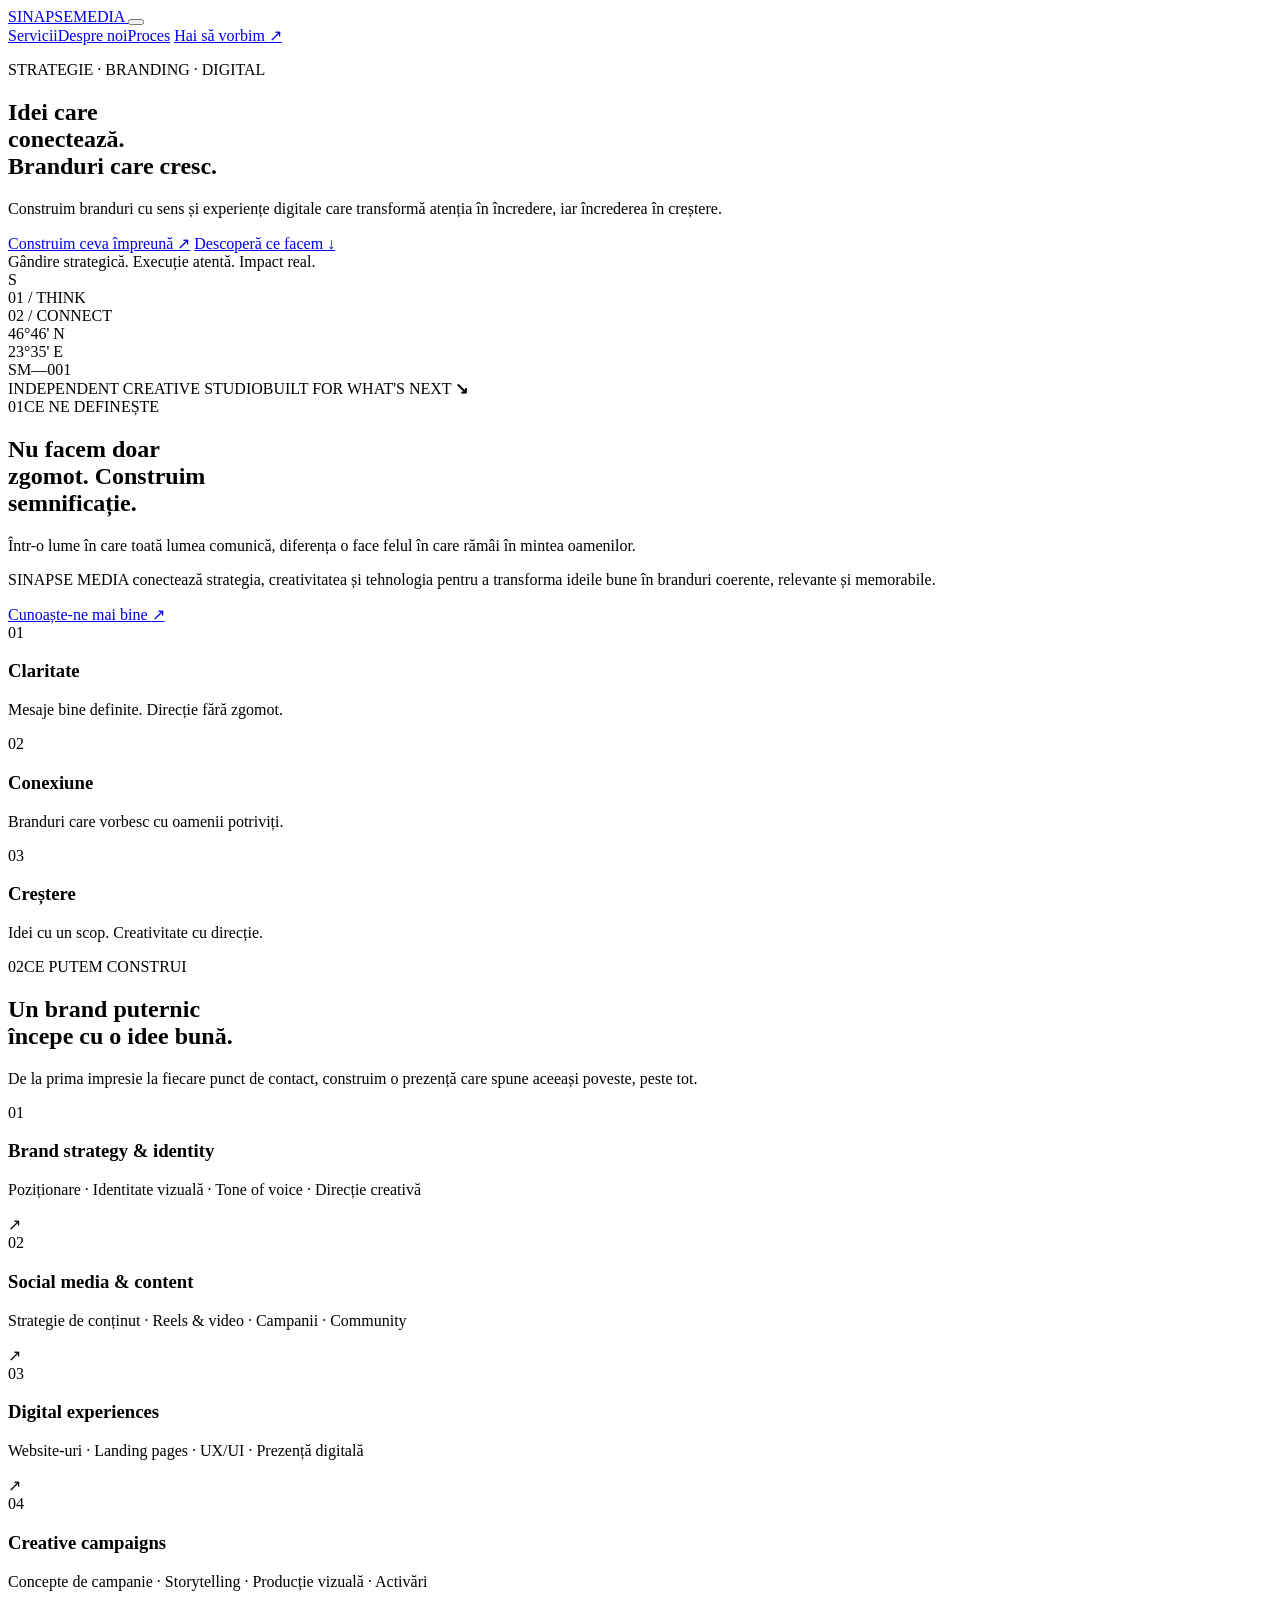
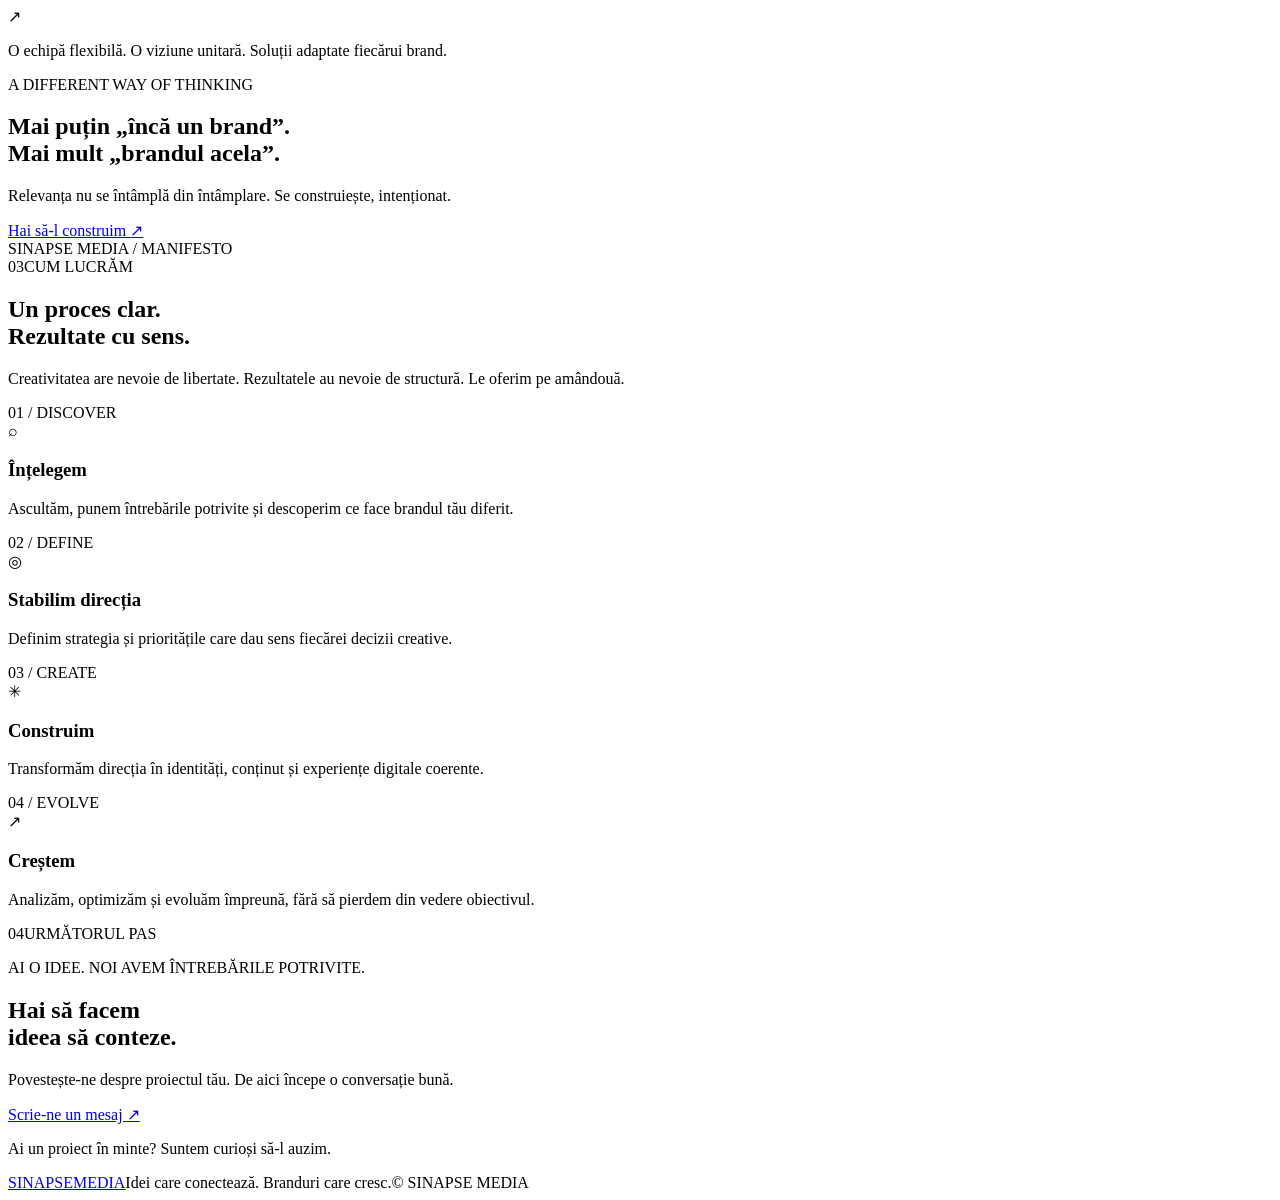
==== index.html @ 0795a700 "Create initial SINAPSE MEDIA landing page" ====
<!doctype html>
<html lang="ro">
<head>
  <meta charset="utf-8">
  <meta name="viewport" content="width=device-width, initial-scale=1">
  <meta name="theme-color" content="#111116">
  <meta name="description" content="SINAPSE MEDIA — strategie, branding și digital pentru branduri cu ambiție.">
  <title>SINAPSE MEDIA — Idei care conectează. Branduri care cresc.</title>
  <link rel="preconnect" href="https://fonts.googleapis.com">
  <link rel="preconnect" href="https://fonts.gstatic.com" crossorigin>
  <link href="https://fonts.googleapis.com/css2?family=DM+Sans:wght@400;500;600;700&family=Manrope:wght@400;500;600;700;800&display=swap" rel="stylesheet">
  <link rel="stylesheet" href="styles.css">
</head>
<body>
  <div class="grain" aria-hidden="true"></div>
  <header class="site-header">
    <a class="wordmark" href="#top" aria-label="SINAPSE MEDIA — pagina principală">
      <span class="mark" aria-hidden="true"><i></i><i></i><i></i><i></i></span>
      <span>SINAPSE<span class="wordmark-light">MEDIA</span></span>
    </a>
    <button class="menu-toggle" aria-label="Deschide meniul" aria-expanded="false"><span></span><span></span></button>
    <nav class="main-nav" aria-label="Navigație principală">
      <a href="#servicii">Servicii</a><a href="#despre">Despre noi</a><a href="#proces">Proces</a>
      <a class="nav-cta" href="#contact">Hai să vorbim <span>↗</span></a>
    </nav>
  </header>

  <main id="top">
    <section class="hero">
      <div class="hero-copy">
        <p class="eyebrow"><span class="live-dot"></span> STRATEGIE · BRANDING · DIGITAL</p>
        <h1>Idei care<br><span class="outline-text">conectează.</span><br>Branduri care <span class="accent-word">cresc.</span></h1>
        <p class="hero-description">Construim branduri cu sens și experiențe digitale care transformă atenția în încredere, iar încrederea în creștere.</p>
        <div class="hero-actions">
          <a class="button button-primary" href="#contact">Construim ceva împreună <span>↗</span></a>
          <a class="text-link" href="#servicii">Descoperă ce facem <span>↓</span></a>
        </div>
        <div class="hero-note"><span class="note-line"></span><span>Gândire strategică. Execuție atentă. Impact real.</span></div>
      </div>
      <div class="hero-art" aria-label="Grafică abstractă inspirată de conexiuni și idei">
        <div class="art-orbit orbit-one"></div><div class="art-orbit orbit-two"></div><div class="art-orbit orbit-three"></div>
        <div class="art-cross cross-one"></div><div class="art-cross cross-two"></div>
        <div class="art-core"><div class="core-ring"></div><div class="core-ring inner"></div><span class="core-symbol">S</span></div>
        <div class="art-label label-top"><span>01 / THINK</span><i></i></div>
        <div class="art-label label-bottom"><i></i><span>02 / CONNECT</span></div>
        <div class="art-coordinate">46°46' N<br>23°35' E</div>
        <div class="art-index">SM—001</div>
      </div>
      <div class="hero-bottom"><span>INDEPENDENT CREATIVE STUDIO</span><span>BUILT FOR WHAT'S NEXT <b>↘</b></span></div>
    </section>

    <section class="intro section-wrap" id="despre">
      <div class="section-kicker"><span>01</span><span>CE NE DEFINEȘTE</span></div>
      <div class="intro-content">
        <h2>Nu facem doar<br>zgomot. <span>Construim<br>semnificație.</span></h2>
        <div class="intro-text">
          <p>Într-o lume în care toată lumea comunică, diferența o face felul în care rămâi în mintea oamenilor.</p>
          <p>SINAPSE MEDIA conectează strategia, creativitatea și tehnologia pentru a transforma ideile bune în branduri coerente, relevante și memorabile.</p>
          <a class="arrow-link" href="#contact">Cunoaște-ne mai bine <span>↗</span></a>
        </div>
      </div>
      <div class="principles">
        <div><span class="principle-num">01</span><h3>Claritate</h3><p>Mesaje bine definite. Direcție fără zgomot.</p></div>
        <div><span class="principle-num">02</span><h3>Conexiune</h3><p>Branduri care vorbesc cu oamenii potriviți.</p></div>
        <div><span class="principle-num">03</span><h3>Creștere</h3><p>Idei cu un scop. Creativitate cu direcție.</p></div>
      </div>
    </section>

    <section class="services-section" id="servicii">
      <div class="section-wrap">
        <div class="section-kicker"><span>02</span><span>CE PUTEM CONSTRUI</span></div>
        <div class="services-heading"><h2>Un brand puternic<br>începe cu <span>o idee bună.</span></h2><p>De la prima impresie la fiecare punct de contact, construim o prezență care spune aceeași poveste, peste tot.</p></div>
        <div class="service-list">
          <article class="service-item"><span class="service-number">01</span><div><h3>Brand strategy & identity</h3><p>Poziționare · Identitate vizuală · Tone of voice · Direcție creativă</p></div><span class="service-arrow">↗</span></article>
          <article class="service-item"><span class="service-number">02</span><div><h3>Social media & content</h3><p>Strategie de conținut · Reels & video · Campanii · Community</p></div><span class="service-arrow">↗</span></article>
          <article class="service-item"><span class="service-number">03</span><div><h3>Digital experiences</h3><p>Website-uri · Landing pages · UX/UI · Prezență digitală</p></div><span class="service-arrow">↗</span></article>
          <article class="service-item"><span class="service-number">04</span><div><h3>Creative campaigns</h3><p>Concepte de campanie · Storytelling · Producție vizuală · Activări</p></div><span class="service-arrow">↗</span></article>
        </div>
        <p class="services-footnote">O echipă flexibilă. O viziune unitară. Soluții adaptate fiecărui brand.</p>
      </div>
    </section>

    <section class="manifesto">
      <div class="manifesto-orb"></div><div class="manifesto-content"><p class="eyebrow">A DIFFERENT WAY OF THINKING</p><h2>Mai puțin „încă un brand”.<br><span>Mai mult „brandul acela”.</span></h2><p>Relevanța nu se întâmplă din întâmplare. Se construiește, intenționat.</p><a class="button button-light" href="#contact">Hai să-l construim <span>↗</span></a></div>
      <span class="manifesto-index">SINAPSE MEDIA / MANIFESTO</span>
    </section>

    <section class="process-section section-wrap" id="proces">
      <div class="section-kicker"><span>03</span><span>CUM LUCRĂM</span></div>
      <div class="process-top"><h2>Un proces clar.<br><span>Rezultate cu sens.</span></h2><p>Creativitatea are nevoie de libertate. Rezultatele au nevoie de structură. Le oferim pe amândouă.</p></div>
      <div class="process-grid">
        <article><span>01 / DISCOVER</span><div class="process-icon">⌕</div><h3>Înțelegem</h3><p>Ascultăm, punem întrebările potrivite și descoperim ce face brandul tău diferit.</p></article>
        <article><span>02 / DEFINE</span><div class="process-icon">◎</div><h3>Stabilim direcția</h3><p>Definim strategia și prioritățile care dau sens fiecărei decizii creative.</p></article>
        <article><span>03 / CREATE</span><div class="process-icon">✳</div><h3>Construim</h3><p>Transformăm direcția în identități, conținut și experiențe digitale coerente.</p></article>
        <article><span>04 / EVOLVE</span><div class="process-icon">↗</div><h3>Creștem</h3><p>Analizăm, optimizăm și evoluăm împreună, fără să pierdem din vedere obiectivul.</p></article>
      </div>
    </section>

    <section class="contact-section" id="contact">
      <div class="contact-glow"></div><div class="section-wrap contact-inner">
        <div class="section-kicker"><span>04</span><span>URMĂTORUL PAS</span></div>
        <p class="eyebrow">AI O IDEE. NOI AVEM ÎNTREBĂRILE POTRIVITE.</p>
        <h2>Hai să facem<br><span>ideea să conteze.</span></h2>
        <p class="contact-description">Povestește-ne despre proiectul tău. De aici începe o conversație bună.</p>
        <a class="button button-primary contact-button" href="mailto:hello@sinapsemedia.ro?subject=Hai%20sa%20vorbim%20-%20SINAPSE%20MEDIA">Scrie-ne un mesaj <span>↗</span></a>
        <p class="contact-note">Ai un proiect în minte? Suntem curioși să-l auzim.</p>
      </div>
    </section>
  </main>
  <footer class="site-footer"><a class="wordmark" href="#top"><span class="mark" aria-hidden="true"><i></i><i></i><i></i><i></i></span><span>SINAPSE<span class="wordmark-light">MEDIA</span></span></a><span>Idei care conectează. Branduri care cresc.</span><span>© <span id="year"></span> SINAPSE MEDIA</span></footer>
  <script src="script.js"></script>
</body>
</html>
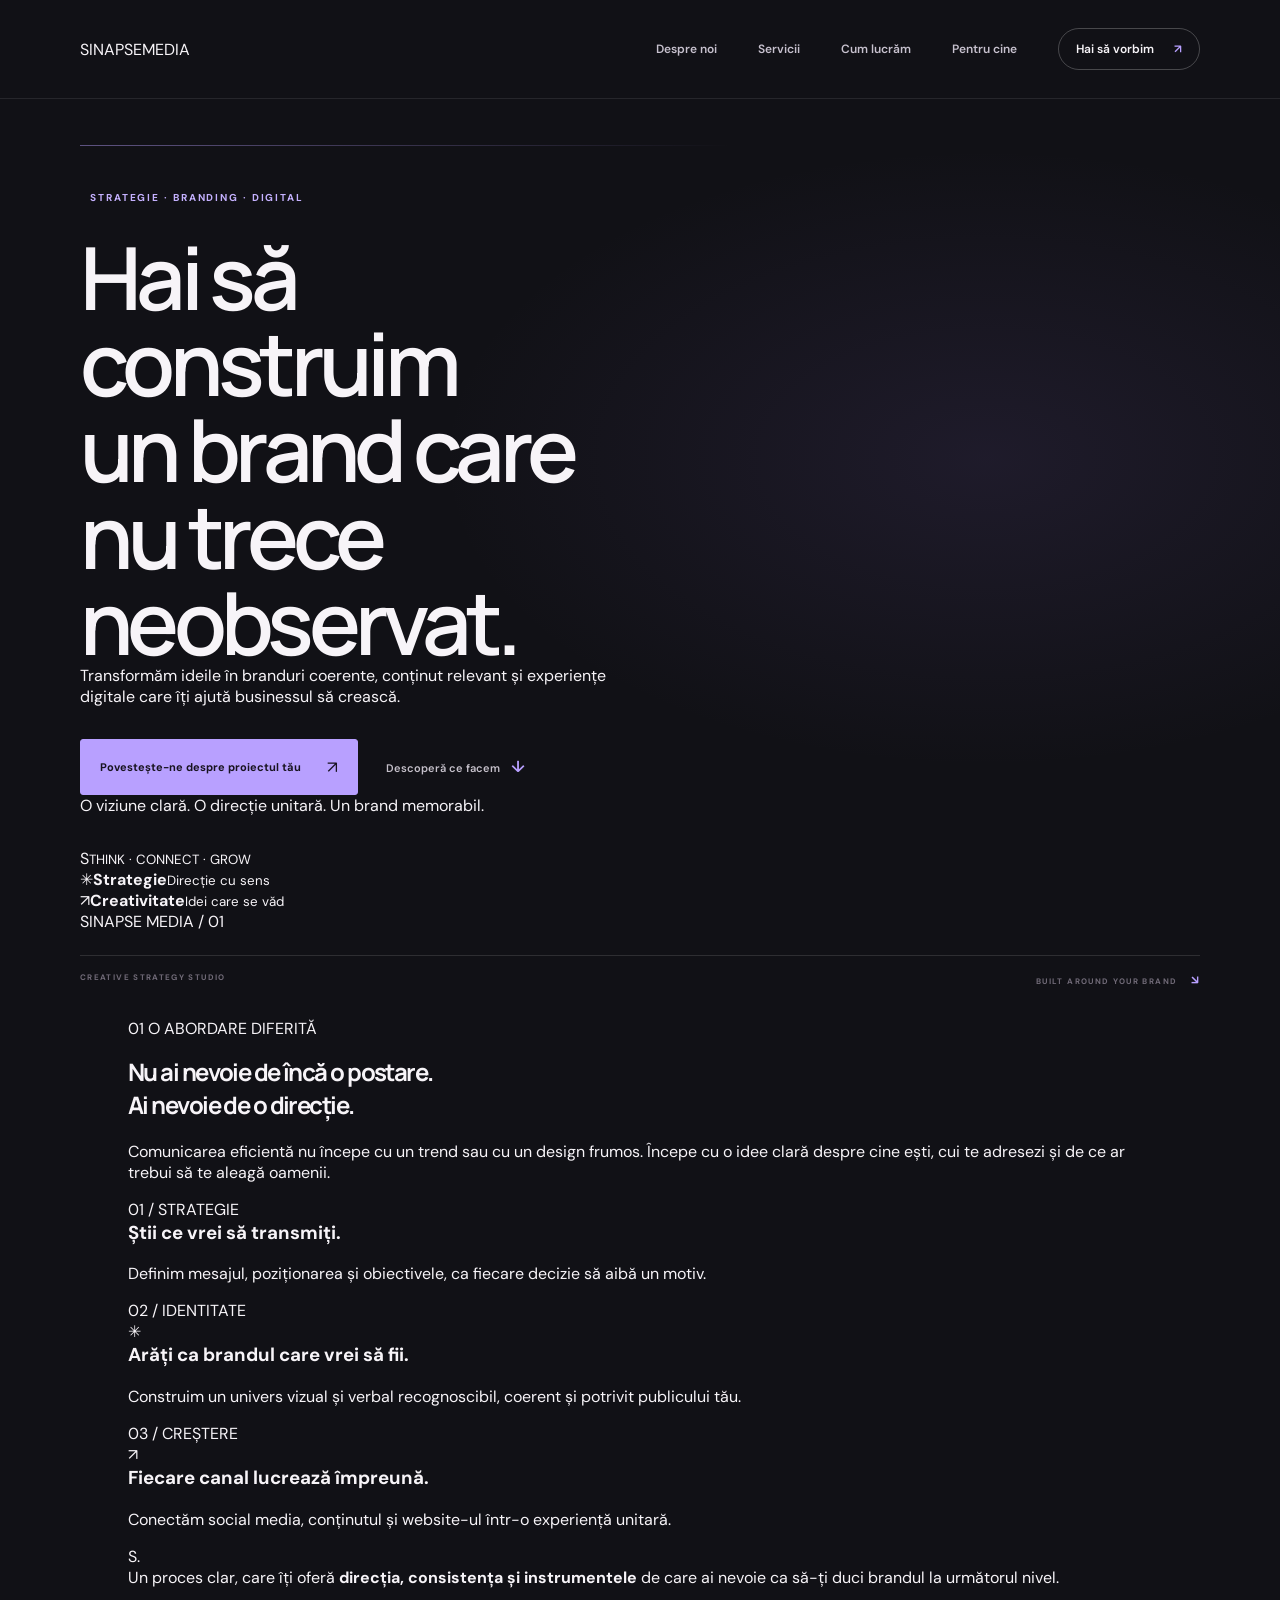
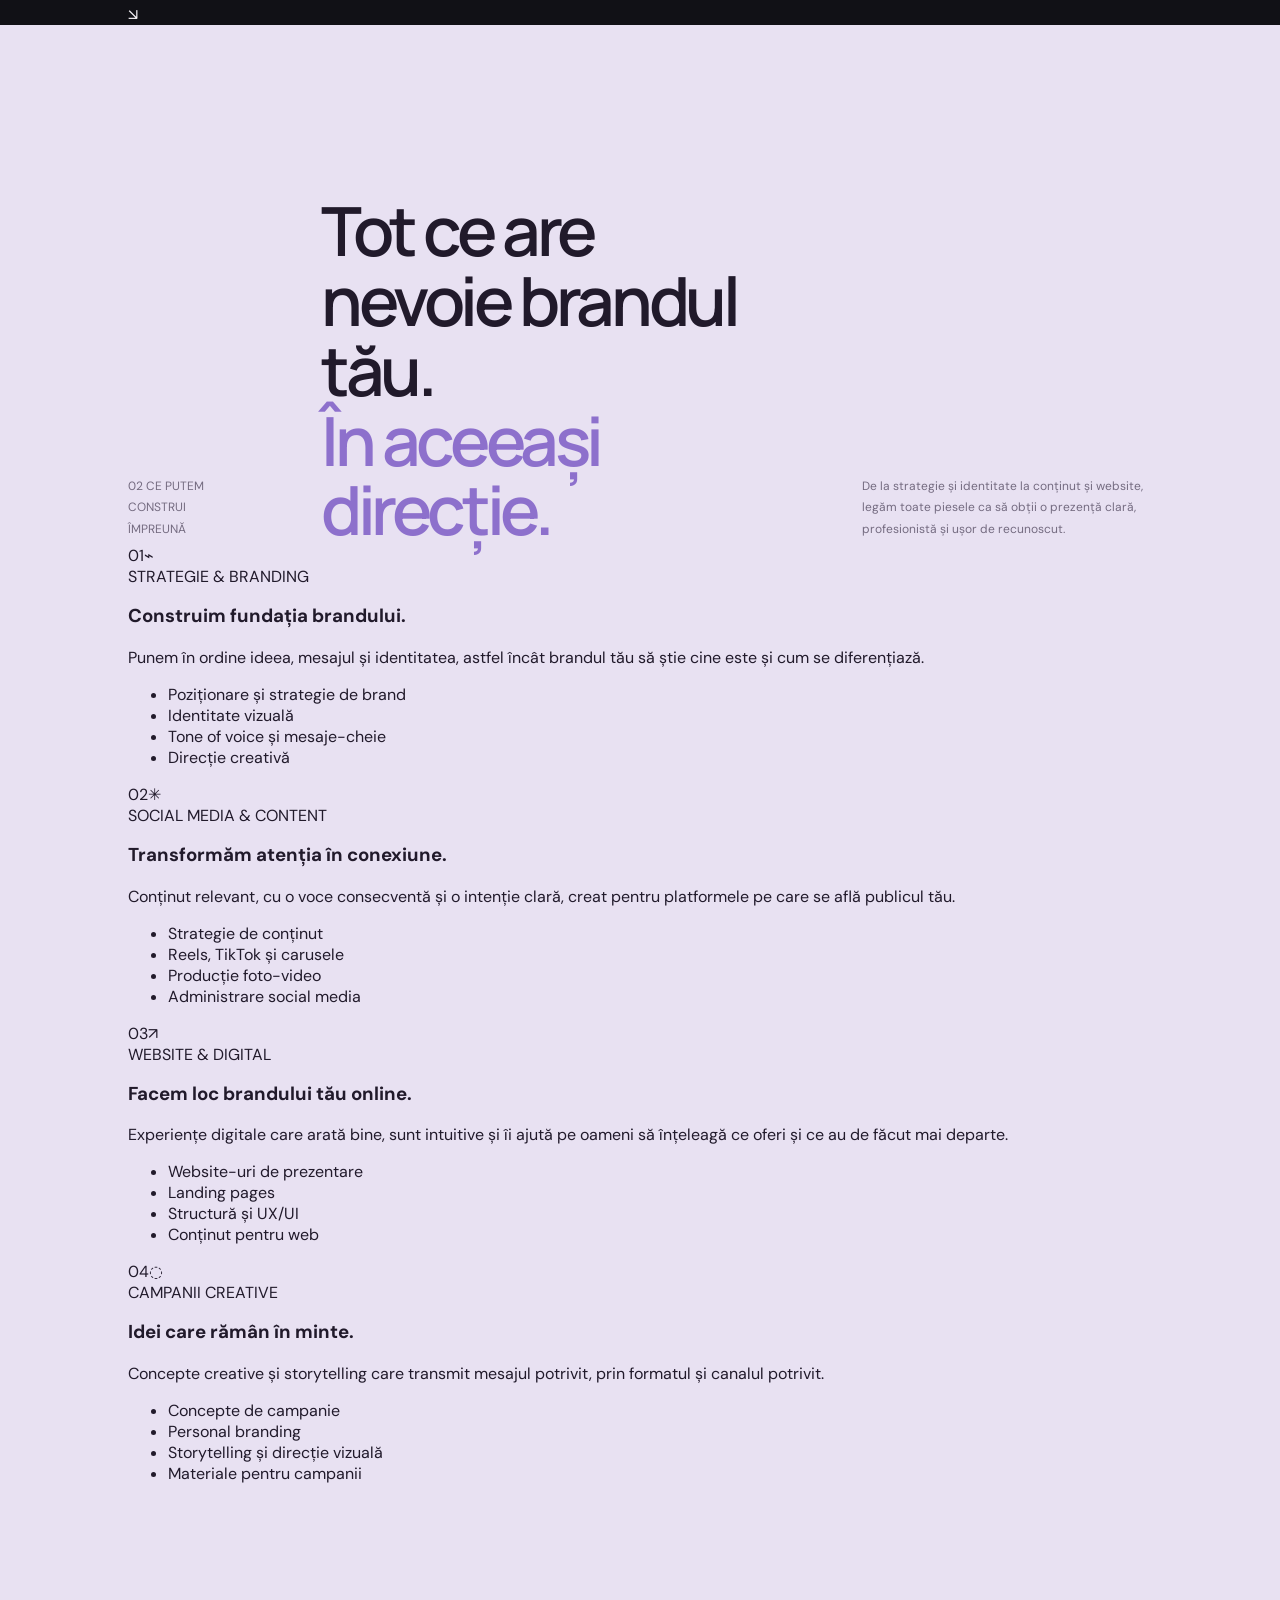
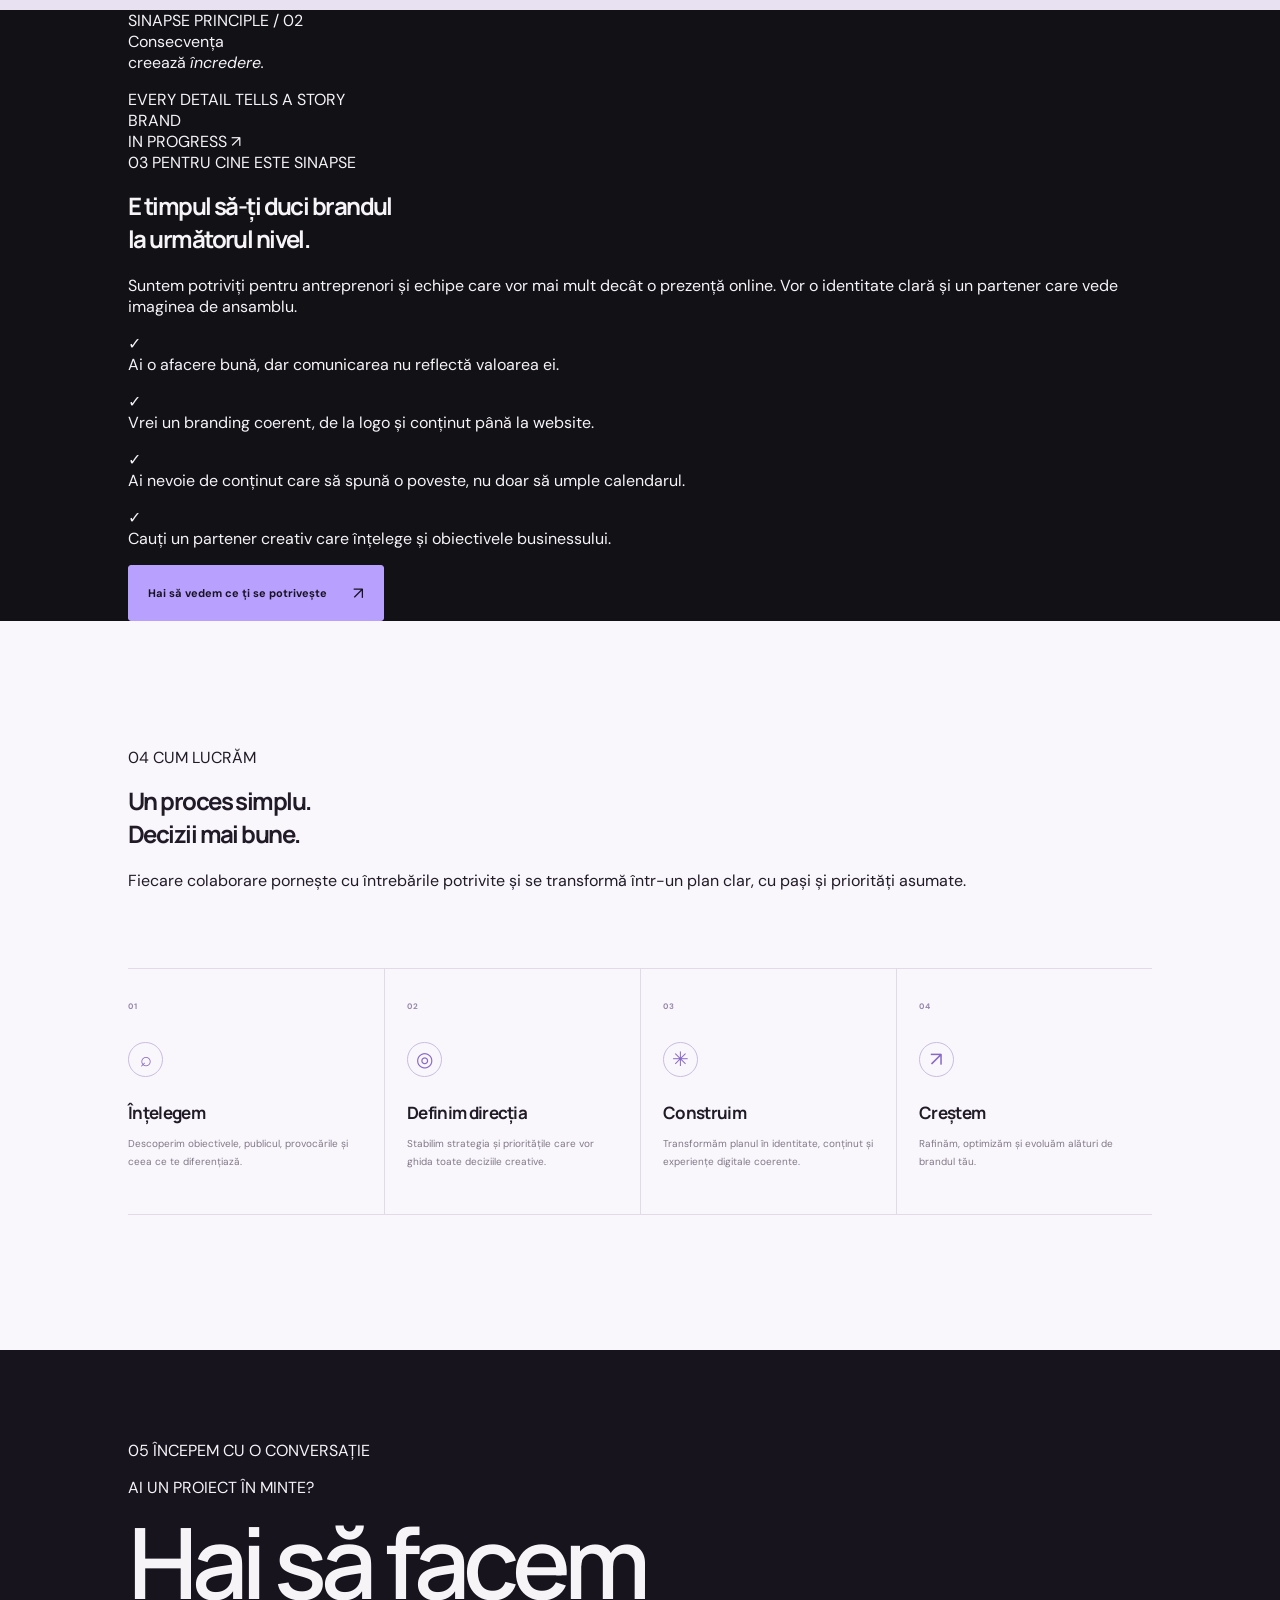
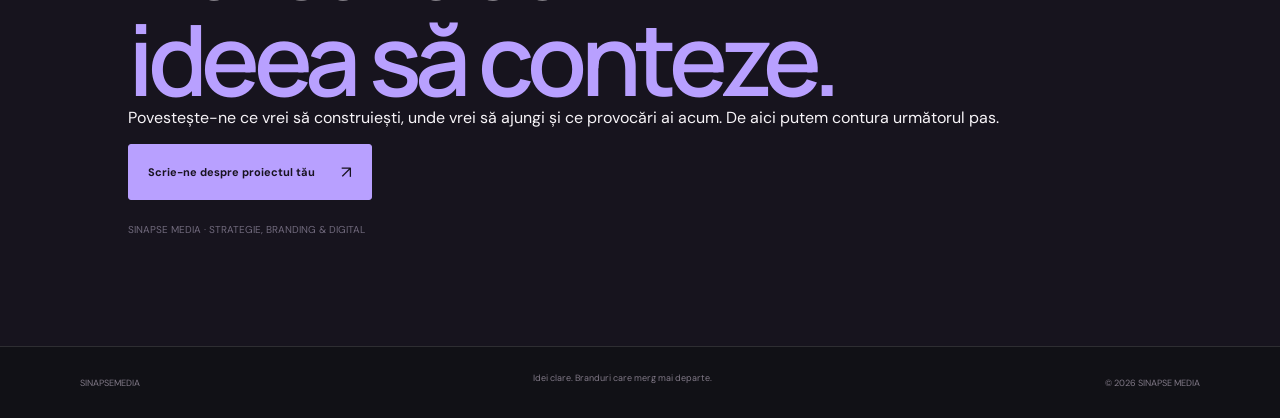
==== commit dcda2bec: "Adapt SINAPSE MEDIA homepage to the supplied CoachCamp design reference" ====
--- a/index.html
+++ b/index.html
@@ -3,111 +3,156 @@
 <head>
   <meta charset="utf-8">
   <meta name="viewport" content="width=device-width, initial-scale=1">
-  <meta name="theme-color" content="#111116">
-  <meta name="description" content="SINAPSE MEDIA — strategie, branding și digital pentru branduri cu ambiție.">
-  <title>SINAPSE MEDIA — Idei care conectează. Branduri care cresc.</title>
+  <meta name="theme-color" content="#f4f1ff">
+  <meta name="description" content="SINAPSE MEDIA — strategie, branding, content și website-uri pentru branduri care vor să crească cu direcție.">
+  <title>SINAPSE MEDIA — Branduri construite cu direcție</title>
   <link rel="preconnect" href="https://fonts.googleapis.com">
   <link rel="preconnect" href="https://fonts.gstatic.com" crossorigin>
   <link href="https://fonts.googleapis.com/css2?family=DM+Sans:wght@400;500;600;700&family=Manrope:wght@400;500;600;700;800&display=swap" rel="stylesheet">
   <link rel="stylesheet" href="styles.css">
 </head>
 <body>
-  <div class="grain" aria-hidden="true"></div>
   <header class="site-header">
-    <a class="wordmark" href="#top" aria-label="SINAPSE MEDIA — pagina principală">
-      <span class="mark" aria-hidden="true"><i></i><i></i><i></i><i></i></span>
-      <span>SINAPSE<span class="wordmark-light">MEDIA</span></span>
+    <a class="brand" href="#top" aria-label="SINAPSE MEDIA — pagina principală">
+      <span class="brand-symbol" aria-hidden="true"><i></i><i></i><i></i><i></i></span>
+      <span class="brand-name">SINAPSE<span>MEDIA</span></span>
     </a>
-    <button class="menu-toggle" aria-label="Deschide meniul" aria-expanded="false"><span></span><span></span></button>
-    <nav class="main-nav" aria-label="Navigație principală">
-      <a href="#servicii">Servicii</a><a href="#despre">Despre noi</a><a href="#proces">Proces</a>
+    <button class="menu-toggle" aria-label="Deschide meniul" aria-expanded="false" aria-controls="main-nav"><span></span><span></span></button>
+    <nav class="main-nav" id="main-nav" aria-label="Navigație principală">
+      <a href="#despre">Despre noi</a>
+      <a href="#servicii">Servicii</a>
+      <a href="#proces">Cum lucrăm</a>
+      <a href="#pentru-cine">Pentru cine</a>
       <a class="nav-cta" href="#contact">Hai să vorbim <span>↗</span></a>
     </nav>
   </header>
 
   <main id="top">
     <section class="hero">
-      <div class="hero-copy">
-        <p class="eyebrow"><span class="live-dot"></span> STRATEGIE · BRANDING · DIGITAL</p>
-        <h1>Idei care<br><span class="outline-text">conectează.</span><br>Branduri care <span class="accent-word">cresc.</span></h1>
-        <p class="hero-description">Construim branduri cu sens și experiențe digitale care transformă atenția în încredere, iar încrederea în creștere.</p>
-        <div class="hero-actions">
-          <a class="button button-primary" href="#contact">Construim ceva împreună <span>↗</span></a>
-          <a class="text-link" href="#servicii">Descoperă ce facem <span>↓</span></a>
+      <div class="hero-backdrop hero-backdrop-one"></div><div class="hero-backdrop hero-backdrop-two"></div>
+      <div class="hero-grid">
+        <div class="hero-copy">
+          <p class="eyebrow"><span class="eyebrow-dot"></span> STRATEGIE · BRANDING · DIGITAL</p>
+          <h1>Hai să construim<br><span class="highlight-title">un brand care</span><br>nu trece neobservat.</h1>
+          <p class="hero-lede">Transformăm ideile în branduri coerente, conținut relevant și experiențe digitale care îți ajută businessul să crească.</p>
+          <div class="hero-actions">
+            <a class="button button-primary" href="#contact">Povestește-ne despre proiectul tău <span>↗</span></a>
+            <a class="text-link" href="#servicii">Descoperă ce facem <span>↓</span></a>
+          </div>
+          <div class="hero-footnote"><span class="footnote-line"></span> O viziune clară. O direcție unitară. Un brand memorabil.</div>
         </div>
-        <div class="hero-note"><span class="note-line"></span><span>Gândire strategică. Execuție atentă. Impact real.</span></div>
+        <div class="hero-visual" aria-label="Grafică abstractă cu forme și conexiuni">
+          <div class="hero-visual-glow"></div>
+          <div class="visual-ring ring-one"></div><div class="visual-ring ring-two"></div><div class="visual-ring ring-three"></div>
+          <div class="visual-orbit-dot dot-one"></div><div class="visual-orbit-dot dot-two"></div><div class="visual-orbit-dot dot-three"></div>
+          <div class="visual-core"><span>S</span><small>THINK · CONNECT · GROW</small></div>
+          <div class="float-card float-card-one"><span class="float-icon">✳</span><span><b>Strategie</b><small>Direcție cu sens</small></span></div>
+          <div class="float-card float-card-two"><span class="float-icon">↗</span><span><b>Creativitate</b><small>Idei care se văd</small></span></div>
+          <div class="visual-caption">SINAPSE MEDIA / 01</div>
+        </div>
       </div>
-      <div class="hero-art" aria-label="Grafică abstractă inspirată de conexiuni și idei">
-        <div class="art-orbit orbit-one"></div><div class="art-orbit orbit-two"></div><div class="art-orbit orbit-three"></div>
-        <div class="art-cross cross-one"></div><div class="art-cross cross-two"></div>
-        <div class="art-core"><div class="core-ring"></div><div class="core-ring inner"></div><span class="core-symbol">S</span></div>
-        <div class="art-label label-top"><span>01 / THINK</span><i></i></div>
-        <div class="art-label label-bottom"><i></i><span>02 / CONNECT</span></div>
-        <div class="art-coordinate">46°46' N<br>23°35' E</div>
-        <div class="art-index">SM—001</div>
-      </div>
-      <div class="hero-bottom"><span>INDEPENDENT CREATIVE STUDIO</span><span>BUILT FOR WHAT'S NEXT <b>↘</b></span></div>
+      <div class="hero-bottom"><span>CREATIVE STRATEGY STUDIO</span><span>BUILT AROUND YOUR BRAND <b>↘</b></span></div>
     </section>
 
-    <section class="intro section-wrap" id="despre">
-      <div class="section-kicker"><span>01</span><span>CE NE DEFINEȘTE</span></div>
-      <div class="intro-content">
-        <h2>Nu facem doar<br>zgomot. <span>Construim<br>semnificație.</span></h2>
-        <div class="intro-text">
-          <p>Într-o lume în care toată lumea comunică, diferența o face felul în care rămâi în mintea oamenilor.</p>
-          <p>SINAPSE MEDIA conectează strategia, creativitatea și tehnologia pentru a transforma ideile bune în branduri coerente, relevante și memorabile.</p>
-          <a class="arrow-link" href="#contact">Cunoaște-ne mai bine <span>↗</span></a>
-        </div>
+    <section class="intro-section section-wrap" id="despre">
+      <div class="section-heading intro-heading">
+        <p class="section-label"><span>01</span> O ABORDARE DIFERITĂ</p>
+        <h2>Nu ai nevoie de încă o postare.<br><span class="highlight-underline">Ai nevoie de o direcție.</span></h2>
+        <p class="section-lede">Comunicarea eficientă nu începe cu un trend sau cu un design frumos. Începe cu o idee clară despre cine ești, cui te adresezi și de ce ar trebui să te aleagă oamenii.</p>
       </div>
-      <div class="principles">
-        <div><span class="principle-num">01</span><h3>Claritate</h3><p>Mesaje bine definite. Direcție fără zgomot.</p></div>
-        <div><span class="principle-num">02</span><h3>Conexiune</h3><p>Branduri care vorbesc cu oamenii potriviți.</p></div>
-        <div><span class="principle-num">03</span><h3>Creștere</h3><p>Idei cu un scop. Creativitate cu direcție.</p></div>
+      <div class="intro-cards">
+        <article class="intro-card">
+          <span class="card-index">01 / STRATEGIE</span>
+          <div class="card-icon icon-target"><i></i></div>
+          <h3>Știi ce vrei să transmiți.</h3>
+          <p>Definim mesajul, poziționarea și obiectivele, ca fiecare decizie să aibă un motiv.</p>
+        </article>
+        <article class="intro-card">
+          <span class="card-index">02 / IDENTITATE</span>
+          <div class="card-icon icon-spark">✳</div>
+          <h3>Arăți ca brandul care vrei să fii.</h3>
+          <p>Construim un univers vizual și verbal recognoscibil, coerent și potrivit publicului tău.</p>
+        </article>
+        <article class="intro-card">
+          <span class="card-index">03 / CREȘTERE</span>
+          <div class="card-icon icon-connection">↗</div>
+          <h3>Fiecare canal lucrează împreună.</h3>
+          <p>Conectăm social media, conținutul și website-ul într-o experiență unitară.</p>
+        </article>
       </div>
+      <div class="intro-callout"><span class="callout-mark">S.</span><p>Un proces clar, care îți oferă <strong>direcția, consistența și instrumentele</strong> de care ai nevoie ca să-ți duci brandul la următorul nivel.</p><a href="#proces" aria-label="Descoperă procesul nostru">↘</a></div>
     </section>
 
     <section class="services-section" id="servicii">
       <div class="section-wrap">
-        <div class="section-kicker"><span>02</span><span>CE PUTEM CONSTRUI</span></div>
-        <div class="services-heading"><h2>Un brand puternic<br>începe cu <span>o idee bună.</span></h2><p>De la prima impresie la fiecare punct de contact, construim o prezență care spune aceeași poveste, peste tot.</p></div>
-        <div class="service-list">
-          <article class="service-item"><span class="service-number">01</span><div><h3>Brand strategy & identity</h3><p>Poziționare · Identitate vizuală · Tone of voice · Direcție creativă</p></div><span class="service-arrow">↗</span></article>
-          <article class="service-item"><span class="service-number">02</span><div><h3>Social media & content</h3><p>Strategie de conținut · Reels & video · Campanii · Community</p></div><span class="service-arrow">↗</span></article>
-          <article class="service-item"><span class="service-number">03</span><div><h3>Digital experiences</h3><p>Website-uri · Landing pages · UX/UI · Prezență digitală</p></div><span class="service-arrow">↗</span></article>
-          <article class="service-item"><span class="service-number">04</span><div><h3>Creative campaigns</h3><p>Concepte de campanie · Storytelling · Producție vizuală · Activări</p></div><span class="service-arrow">↗</span></article>
+        <div class="section-heading services-heading">
+          <p class="section-label"><span>02</span> CE PUTEM CONSTRUI ÎMPREUNĂ</p>
+          <h2>Tot ce are nevoie brandul tău.<br><span class="highlight-underline">În aceeași direcție.</span></h2>
+          <p class="section-lede">De la strategie și identitate la conținut și website, legăm toate piesele ca să obții o prezență clară, profesionistă și ușor de recunoscut.</p>
         </div>
-        <p class="services-footnote">O echipă flexibilă. O viziune unitară. Soluții adaptate fiecărui brand.</p>
+        <div class="services-grid">
+          <article class="service-card service-card-tall"><div class="service-card-head"><span>01</span><span class="service-card-icon">⌁</span></div><p class="service-tag">STRATEGIE & BRANDING</p><h3>Construim fundația brandului.</h3><p class="service-description">Punem în ordine ideea, mesajul și identitatea, astfel încât brandul tău să știe cine este și cum se diferențiază.</p><ul><li>Poziționare și strategie de brand</li><li>Identitate vizuală</li><li>Tone of voice și mesaje-cheie</li><li>Direcție creativă</li></ul></article>
+          <article class="service-card"><div class="service-card-head"><span>02</span><span class="service-card-icon">✳</span></div><p class="service-tag">SOCIAL MEDIA & CONTENT</p><h3>Transformăm atenția în conexiune.</h3><p class="service-description">Conținut relevant, cu o voce consecventă și o intenție clară, creat pentru platformele pe care se află publicul tău.</p><ul><li>Strategie de conținut</li><li>Reels, TikTok și carusele</li><li>Producție foto-video</li><li>Administrare social media</li></ul></article>
+          <article class="service-card"><div class="service-card-head"><span>03</span><span class="service-card-icon">↗</span></div><p class="service-tag">WEBSITE & DIGITAL</p><h3>Facem loc brandului tău online.</h3><p class="service-description">Experiențe digitale care arată bine, sunt intuitive și îi ajută pe oameni să înțeleagă ce oferi și ce au de făcut mai departe.</p><ul><li>Website-uri de prezentare</li><li>Landing pages</li><li>Structură și UX/UI</li><li>Conținut pentru web</li></ul></article>
+          <article class="service-card"><div class="service-card-head"><span>04</span><span class="service-card-icon">◌</span></div><p class="service-tag">CAMPANII CREATIVE</p><h3>Idei care rămân în minte.</h3><p class="service-description">Concepte creative și storytelling care transmit mesajul potrivit, prin formatul și canalul potrivit.</p><ul><li>Concepte de campanie</li><li>Personal branding</li><li>Storytelling și direcție vizuală</li><li>Materiale pentru campanii</li></ul></article>
+        </div>
       </div>
     </section>
 
-    <section class="manifesto">
-      <div class="manifesto-orb"></div><div class="manifesto-content"><p class="eyebrow">A DIFFERENT WAY OF THINKING</p><h2>Mai puțin „încă un brand”.<br><span>Mai mult „brandul acela”.</span></h2><p>Relevanța nu se întâmplă din întâmplare. Se construiește, intenționat.</p><a class="button button-light" href="#contact">Hai să-l construim <span>↗</span></a></div>
-      <span class="manifesto-index">SINAPSE MEDIA / MANIFESTO</span>
+    <section class="for-whom-section section-wrap" id="pentru-cine">
+      <div class="for-whom-visual">
+        <div class="for-whom-blob blob-one"></div><div class="for-whom-blob blob-two"></div>
+        <div class="statement-card"><span class="statement-label">SINAPSE PRINCIPLE / 02</span><p>Consecvența<br>creează <em>încredere.</em></p><div class="statement-rule"></div><span class="statement-foot">EVERY DETAIL TELLS A STORY</span></div>
+        <div class="statement-badge">BRAND<br>IN PROGRESS <span>↗</span></div>
+      </div>
+      <div class="for-whom-copy">
+        <p class="section-label"><span>03</span> PENTRU CINE ESTE SINAPSE</p>
+        <h2>E timpul să-ți duci brandul<br><span class="highlight-underline">la următorul nivel.</span></h2>
+        <p class="section-lede">Suntem potriviți pentru antreprenori și echipe care vor mai mult decât o prezență online. Vor o identitate clară și un partener care vede imaginea de ansamblu.</p>
+        <div class="check-list">
+          <div><span class="check-mark">✓</span><p>Ai o afacere bună, dar comunicarea nu reflectă valoarea ei.</p></div>
+          <div><span class="check-mark">✓</span><p>Vrei un branding coerent, de la logo și conținut până la website.</p></div>
+          <div><span class="check-mark">✓</span><p>Ai nevoie de conținut care să spună o poveste, nu doar să umple calendarul.</p></div>
+          <div><span class="check-mark">✓</span><p>Cauți un partener creativ care înțelege și obiectivele businessului.</p></div>
+        </div>
+        <a class="button button-primary" href="#contact">Hai să vedem ce ți se potrivește <span>↗</span></a>
+      </div>
     </section>
 
-    <section class="process-section section-wrap" id="proces">
-      <div class="section-kicker"><span>03</span><span>CUM LUCRĂM</span></div>
-      <div class="process-top"><h2>Un proces clar.<br><span>Rezultate cu sens.</span></h2><p>Creativitatea are nevoie de libertate. Rezultatele au nevoie de structură. Le oferim pe amândouă.</p></div>
-      <div class="process-grid">
-        <article><span>01 / DISCOVER</span><div class="process-icon">⌕</div><h3>Înțelegem</h3><p>Ascultăm, punem întrebările potrivite și descoperim ce face brandul tău diferit.</p></article>
-        <article><span>02 / DEFINE</span><div class="process-icon">◎</div><h3>Stabilim direcția</h3><p>Definim strategia și prioritățile care dau sens fiecărei decizii creative.</p></article>
-        <article><span>03 / CREATE</span><div class="process-icon">✳</div><h3>Construim</h3><p>Transformăm direcția în identități, conținut și experiențe digitale coerente.</p></article>
-        <article><span>04 / EVOLVE</span><div class="process-icon">↗</div><h3>Creștem</h3><p>Analizăm, optimizăm și evoluăm împreună, fără să pierdem din vedere obiectivul.</p></article>
+    <section class="process-section" id="proces">
+      <div class="section-wrap">
+        <div class="section-heading process-heading">
+          <p class="section-label"><span>04</span> CUM LUCRĂM</p>
+          <h2>Un proces simplu.<br><span class="highlight-underline">Decizii mai bune.</span></h2>
+          <p class="section-lede">Fiecare colaborare pornește cu întrebările potrivite și se transformă într-un plan clar, cu pași și priorități asumate.</p>
+        </div>
+        <div class="process-grid">
+          <article><span class="process-number">01</span><div class="process-icon">⌕</div><h3>Înțelegem</h3><p>Descoperim obiectivele, publicul, provocările și ceea ce te diferențiază.</p></article>
+          <article><span class="process-number">02</span><div class="process-icon">◎</div><h3>Definim direcția</h3><p>Stabilim strategia și prioritățile care vor ghida toate deciziile creative.</p></article>
+          <article><span class="process-number">03</span><div class="process-icon">✳</div><h3>Construim</h3><p>Transformăm planul în identitate, conținut și experiențe digitale coerente.</p></article>
+          <article><span class="process-number">04</span><div class="process-icon">↗</div><h3>Creștem</h3><p>Rafinăm, optimizăm și evoluăm alături de brandul tău.</p></article>
+        </div>
       </div>
     </section>
 
     <section class="contact-section" id="contact">
-      <div class="contact-glow"></div><div class="section-wrap contact-inner">
-        <div class="section-kicker"><span>04</span><span>URMĂTORUL PAS</span></div>
-        <p class="eyebrow">AI O IDEE. NOI AVEM ÎNTREBĂRILE POTRIVITE.</p>
+      <div class="contact-shape contact-shape-one"></div><div class="contact-shape contact-shape-two"></div>
+      <div class="section-wrap contact-inner">
+        <p class="section-label"><span>05</span> ÎNCEPEM CU O CONVERSAȚIE</p>
+        <p class="contact-eyebrow"><span class="eyebrow-dot"></span> AI UN PROIECT ÎN MINTE?</p>
         <h2>Hai să facem<br><span>ideea să conteze.</span></h2>
-        <p class="contact-description">Povestește-ne despre proiectul tău. De aici începe o conversație bună.</p>
-        <a class="button button-primary contact-button" href="mailto:hello@sinapsemedia.ro?subject=Hai%20sa%20vorbim%20-%20SINAPSE%20MEDIA">Scrie-ne un mesaj <span>↗</span></a>
-        <p class="contact-note">Ai un proiect în minte? Suntem curioși să-l auzim.</p>
+        <p class="contact-lede">Povestește-ne ce vrei să construiești, unde vrei să ajungi și ce provocări ai acum. De aici putem contura următorul pas.</p>
+        <a class="button button-primary" href="mailto:hello@sinapsemedia.ro?subject=Proiect%20SINAPSE%20MEDIA">Scrie-ne despre proiectul tău <span>↗</span></a>
+        <p class="contact-note">SINAPSE MEDIA · STRATEGIE, BRANDING & DIGITAL</p>
       </div>
     </section>
   </main>
-  <footer class="site-footer"><a class="wordmark" href="#top"><span class="mark" aria-hidden="true"><i></i><i></i><i></i><i></i></span><span>SINAPSE<span class="wordmark-light">MEDIA</span></span></a><span>Idei care conectează. Branduri care cresc.</span><span>© <span id="year"></span> SINAPSE MEDIA</span></footer>
+
+  <footer class="site-footer section-wrap">
+    <a class="brand" href="#top"><span class="brand-symbol" aria-hidden="true"><i></i><i></i><i></i><i></i></span><span class="brand-name">SINAPSE<span>MEDIA</span></span></a>
+    <p>Idei clare. Branduri care merg mai departe.</p>
+    <span>© <span id="year"></span> SINAPSE MEDIA</span>
+  </footer>
   <script src="script.js"></script>
 </body>
 </html>
--- a/styles.css
+++ b/styles.css
@@ -0,0 +1,234 @@
+:root {
+  --bg: #111116;
+  --bg-soft: #17171e;
+  --panel: #1d1c26;
+  --text: #f7f4f8;
+  --muted: #aaa4b2;
+  --muted-2: #797482;
+  --line: rgba(255,255,255,.12);
+  --purple: #b8a0ff;
+  --purple-deep: #8062d9;
+  --lavender: #e0d5ff;
+  --font: "DM Sans", sans-serif;
+  --display: "Manrope", sans-serif;
+  color-scheme: dark;
+}
+* { box-sizing: border-box; }
+html { scroll-behavior: smooth; scroll-padding-top: 92px; }
+body { margin: 0; background: var(--bg); color: var(--text); font-family: var(--font); -webkit-font-smoothing: antialiased; overflow-x: hidden; }
+a { color: inherit; text-decoration: none; }
+button { font: inherit; }
+::selection { background: var(--purple); color: #14111b; }
+.grain { position: fixed; inset: 0; z-index: 10; pointer-events: none; opacity: .035; background-image: url("data:image/svg+xml,%3Csvg viewBox='0 0 180 180' xmlns='http://www.w3.org/2000/svg'%3E%3Cfilter id='n'%3E%3CfeTurbulence type='fractalNoise' baseFrequency='.95' numOctaves='3' stitchTiles='stitch'/%3E%3C/filter%3E%3Crect width='100%25' height='100%25' filter='url(%23n)' opacity='.8'/%3E%3C/svg%3E"); }
+.site-header { position: absolute; top: 0; left: 0; z-index: 20; width: 100%; display: flex; align-items: center; justify-content: space-between; padding: 28px 6.25vw; border-bottom: 1px solid rgba(255,255,255,.09); }
+.wordmark { display: inline-flex; align-items: center; gap: 11px; font-family: var(--display); font-size: 15px; font-weight: 800; letter-spacing: -.055em; white-space: nowrap; }
+.wordmark-light { margin-left: 5px; color: #bcb4c9; font-weight: 500; letter-spacing: .055em; }
+.mark { display: grid; grid-template-columns: repeat(2, 7px); gap: 3px; width: 17px; transform: rotate(45deg); }
+.mark i { display: block; height: 7px; border: 1px solid var(--purple); border-radius: 2px; }
+.mark i:nth-child(2), .mark i:nth-child(3) { background: var(--purple); }
+.main-nav { display: flex; align-items: center; gap: clamp(22px, 3.2vw, 52px); font-size: 12px; font-weight: 600; color: #c7c1ce; }
+.main-nav > a:not(.nav-cta) { transition: color .2s; }
+.main-nav > a:not(.nav-cta):hover { color: white; }
+.nav-cta { color: var(--text); border: 1px solid rgba(255,255,255,.23); border-radius: 999px; padding: 12px 17px; transition: border-color .2s, background .2s; }
+.nav-cta:hover { border-color: var(--purple); background: rgba(184,160,255,.1); }
+.nav-cta span { margin-left: 17px; color: var(--purple); }
+.menu-toggle { display: none; }
+.hero { position: relative; min-height: 800px; min-height: min(900px, 100svh); padding: 190px 6.25vw 86px; display: grid; grid-template-columns: 1.04fr .96fr; align-items: center; overflow: hidden; background: radial-gradient(ellipse at 77% 45%, rgba(113,87,168,.14), transparent 39%), var(--bg); }
+.hero::before { content: ""; position: absolute; left: 6.25vw; right: 6.25vw; top: 145px; height: 1px; background: linear-gradient(90deg, var(--purple), transparent 58%); opacity: .46; }
+.hero-copy { position: relative; z-index: 2; max-width: 690px; padding-bottom: 32px; }
+.eyebrow { color: #c5b1ff; font-size: 10px; line-height: 1.5; font-weight: 700; letter-spacing: .19em; }
+.hero .eyebrow { display: flex; align-items: center; gap: 10px; margin: 0 0 29px; }
+.live-dot { display: inline-block; width: 6px; height: 6px; background: var(--purple); border-radius: 50%; box-shadow: 0 0 15px rgba(184,160,255,.75); }
+h1, h2, h3, p { margin-top: 0; }
+h1, h2 { font-family: var(--display); letter-spacing: -.065em; }
+.hero h1 { margin: 0; font-size: clamp(56px, 6.8vw, 100px); line-height: .99; font-weight: 600; }
+.outline-text { color: transparent; -webkit-text-stroke: 1.3px #c7b6ff; }
+.accent-word { color: var(--purple); }
+.hero-description { max-width: 440px; margin: 28px 0 0; color: #aaa4b2; font-size: 14px; line-height: 1.85; }
+.hero-actions { display: flex; align-items: center; gap: 28px; flex-wrap: wrap; margin-top: 32px; }
+.button { display: inline-flex; align-items: center; justify-content: space-between; gap: 26px; border-radius: 3px; padding: 16px 19px; font-size: 11px; font-weight: 700; transition: transform .2s, background .2s, border-color .2s; }
+.button:hover { transform: translateY(-2px); }
+.button span { font-size: 17px; font-weight: 400; }
+.button-primary { background: var(--purple); color: #181320; border: 1px solid var(--purple); }
+.button-primary:hover { background: #d1c2ff; border-color: #d1c2ff; }
+.text-link { color: #c5c0ca; font-size: 11px; font-weight: 600; }
+.text-link span { padding-left: 8px; color: var(--purple); font-size: 16px; }
+.hero-note { display: flex; align-items: center; gap: 12px; margin-top: 70px; color: #77717f; font-size: 9px; letter-spacing: .08em; }
+.note-line { display: inline-block; width: 31px; height: 1px; background: #8d7abb; }
+.hero-art { position: relative; height: clamp(410px, 47vw, 620px); max-height: 650px; width: 100%; max-width: 650px; justify-self: end; overflow: hidden; }
+.hero-art::before { content: ""; position: absolute; inset: 6% 4%; border: 1px solid rgba(194,178,255,.13); border-radius: 50%; transform: rotate(-28deg) scaleY(.52); }
+.hero-art::after { content: ""; position: absolute; inset: 12% 2%; border: 1px solid rgba(194,178,255,.08); border-radius: 50%; transform: rotate(52deg) scaleY(.7); }
+.art-orbit { position: absolute; top: 50%; left: 50%; border: 1px solid rgba(196,177,255,.34); border-radius: 50%; transform: translate(-50%,-50%); }
+.orbit-one { width: 83%; height: 43%; transform: translate(-50%,-50%) rotate(-34deg); }
+.orbit-two { width: 76%; height: 73%; transform: translate(-50%,-50%) rotate(48deg); border-color: rgba(196,177,255,.23); }
+.orbit-three { width: 94%; height: 31%; transform: translate(-50%,-50%) rotate(19deg); border-color: rgba(196,177,255,.16); }
+.art-core { position: absolute; left: 50%; top: 50%; width: 136px; height: 136px; display: grid; place-items: center; border-radius: 50%; transform: translate(-50%,-50%); background: radial-gradient(circle, rgba(181,155,255,.26), rgba(102,77,159,.13) 52%, transparent 71%); box-shadow: 0 0 100px rgba(144,111,226,.13); }
+.core-ring { position: absolute; inset: 7px; border: 1px solid rgba(222,211,255,.72); border-radius: 50%; box-shadow: inset 0 0 24px rgba(182,159,255,.11); }
+.core-ring.inner { inset: 19px; border-color: rgba(190,166,255,.33); }
+.core-symbol { font-family: var(--display); font-size: 58px; font-weight: 500; color: #f3edff; text-shadow: 0 0 28px rgba(188,160,255,.7); letter-spacing: -.1em; }
+.art-cross { position: absolute; width: 12px; height: 12px; border: 1px solid var(--purple); transform: rotate(45deg); background: var(--bg); box-shadow: 0 0 14px rgba(184,160,255,.4); }
+.cross-one { top: 18%; left: 37%; }
+.cross-two { right: 16%; bottom: 22%; width: 8px; height: 8px; }
+.art-label { position: absolute; display: flex; align-items: center; gap: 10px; color: #b4a7ce; font-size: 9px; letter-spacing: .15em; }
+.art-label i { display: block; width: 42px; height: 1px; background: #8b75c0; }
+.label-top { top: 15%; right: 10%; }
+.label-bottom { left: 7%; bottom: 20%; }
+.art-coordinate { position: absolute; top: 35%; left: 4%; font-family: var(--display); font-size: 9px; line-height: 1.8; letter-spacing: .12em; color: #6f687b; }
+.art-index { position: absolute; bottom: 12%; right: 9%; font-size: 9px; letter-spacing: .16em; color: #6f687b; }
+.hero-bottom { position: absolute; bottom: 30px; left: 6.25vw; right: 6.25vw; display: flex; justify-content: space-between; padding-top: 16px; border-top: 1px solid var(--line); color: #716b78; font-size: 8px; font-weight: 700; letter-spacing: .17em; }
+.hero-bottom b { margin-left: 10px; color: var(--purple); font-size: 12px; }
+.section-wrap { padding-left: 10vw; padding-right: 10vw; }
+.intro { padding-top: 135px; padding-bottom: 125px; background: #f3f0f7; color: #18151d; }
+.section-kicker { display: flex; align-items: center; gap: 17px; font-size: 9px; font-weight: 700; letter-spacing: .17em; color: #8d8498; }
+.section-kicker span:first-child { color: #a48adf; }
+.intro .section-kicker { color: #746c7d; }
+.intro-content { display: grid; grid-template-columns: 1.2fr .8fr; gap: 8%; align-items: end; margin-top: 43px; }
+.intro h2, .services-heading h2, .process-top h2 { margin: 0; font-size: clamp(42px, 5.3vw, 72px); line-height: 1.03; font-weight: 600; }
+.intro h2 span { color: #8c70cc; }
+.intro-text { padding-bottom: 5px; }
+.intro-text p { max-width: 430px; font-size: 13px; line-height: 1.9; color: #716a79; }
+.intro-text p:first-child { color: #2c2633; font-weight: 600; }
+.arrow-link { display: inline-flex; align-items: center; gap: 28px; margin-top: 14px; border-bottom: 1px solid #b5a6cf; padding-bottom: 10px; font-size: 11px; font-weight: 700; }
+.arrow-link span { color: #8769c5; font-size: 18px; }
+.principles { display: grid; grid-template-columns: repeat(3,1fr); gap: 30px; border-top: 1px solid #d9d2e0; margin-top: 92px; padding-top: 26px; }
+.principles > div { padding-right: 25px; }
+.principle-num { color: #9277cb; font-family: var(--display); font-size: 11px; }
+.principles h3 { margin: 29px 0 10px; font-family: var(--display); font-size: 21px; letter-spacing: -.04em; }
+.principles p { margin: 0; color: #817888; font-size: 11px; line-height: 1.7; }
+.services-section { padding: 126px 0 110px; background: #e8e1f2; color: #211a2b; }
+.services-section .section-kicker { color: #736881; }
+.services-heading { display: flex; justify-content: space-between; align-items: end; gap: 8%; margin-top: 45px; }
+.services-heading h2 span { color: #8d70cc; }
+.services-heading > p { max-width: 290px; margin: 0 0 5px; color: #746b80; font-size: 12px; line-height: 1.8; }
+.service-list { margin-top: 70px; border-top: 1px solid #cfc4df; }
+.service-item { display: grid; grid-template-columns: 60px 1fr 30px; gap: 24px; align-items: center; padding: 27px 5px; border-bottom: 1px solid #cfc4df; transition: padding .25s, background .25s; }
+.service-item:hover { padding-left: 14px; padding-right: 14px; background: rgba(255,255,255,.28); }
+.service-number { align-self: start; padding-top: 9px; color: #9a84c8; font-size: 10px; letter-spacing: .08em; }
+.service-item h3 { margin: 0; font-family: var(--display); font-size: clamp(20px, 2.4vw, 31px); letter-spacing: -.05em; font-weight: 600; }
+.service-item p { margin: 9px 0 0; color: #786f85; font-size: 10px; line-height: 1.65; }
+.service-arrow { color: #8664c7; font-size: 21px; transition: transform .2s; }
+.service-item:hover .service-arrow { transform: translate(3px,-3px); }
+.services-footnote { margin: 25px 0 0; color: #8a8095; font-size: 10px; }
+.manifesto { position: relative; display: grid; place-items: center; min-height: 520px; padding: 100px 8vw; text-align: center; overflow: hidden; background: radial-gradient(ellipse at 50% 15%, rgba(138,105,209,.2), transparent 45%), #15131b; }
+.manifesto-orb { position: absolute; width: 590px; height: 590px; border-radius: 50%; border: 1px solid rgba(189,168,255,.12); box-shadow: 0 0 0 75px rgba(189,168,255,.025), 0 0 0 150px rgba(189,168,255,.02); }
+.manifesto-content { position: relative; z-index: 1; }
+.manifesto .eyebrow { margin: 0 0 29px; }
+.manifesto h2 { margin: 0; font-size: clamp(35px, 5vw, 64px); line-height: 1.11; font-weight: 600; }
+.manifesto h2 span { color: var(--purple); }
+.manifesto-content > p:not(.eyebrow) { margin: 22px 0 29px; color: #a7a0af; font-size: 12px; }
+.button-light { background: #f2edf9; color: #1d1726; }
+.button-light:hover { background: var(--purple); }
+.manifesto-index { position: absolute; bottom: 28px; color: #665f70; font-size: 8px; letter-spacing: .18em; }
+.process-section { padding-top: 126px; padding-bottom: 135px; background: #f9f7fb; color: #211b27; }
+.process-section .section-kicker { color: #7a7184; }
+.process-top { display: flex; justify-content: space-between; align-items: end; gap: 8%; margin-top: 45px; }
+.process-top h2 span { color: #9274d3; }
+.process-top p { max-width: 300px; margin: 0 0 5px; color: #7d7487; font-size: 12px; line-height: 1.8; }
+.process-grid { display: grid; grid-template-columns: repeat(4,1fr); margin-top: 77px; border-top: 1px solid #e1dbe7; border-bottom: 1px solid #e1dbe7; }
+.process-grid article { min-height: 245px; padding: 24px 22px 25px 0; }
+.process-grid article + article { border-left: 1px solid #e1dbe7; padding-left: 22px; }
+.process-grid article > span { color: #9687ad; font-size: 8px; letter-spacing: .14em; font-weight: 700; }
+.process-icon { display: flex; align-items: center; justify-content: center; margin-top: 28px; width: 35px; height: 35px; border: 1px solid #c9bce1; border-radius: 50%; color: #8768c7; font-size: 20px; }
+.process-grid h3 { margin: 24px 0 11px; font-family: var(--display); font-size: 17px; letter-spacing: -.04em; }
+.process-grid p { margin: 0; color: #817888; font-size: 10px; line-height: 1.8; }
+.contact-section { position: relative; padding: 90px 0 110px; overflow: hidden; background: #17141e; }
+.contact-glow { position: absolute; top: 0; right: -10%; width: 55%; height: 100%; background: radial-gradient(ellipse at 65% 45%, rgba(139,107,212,.16), transparent 62%); pointer-events: none; }
+.contact-inner { position: relative; z-index: 1; }
+.contact-inner > .eyebrow { margin: 67px 0 25px; }
+.contact-inner h2 { margin: 0; font-size: clamp(54px, 7.7vw, 105px); font-weight: 600; line-height: .98; }
+.contact-inner h2 span { color: var(--purple); }
+.contact-description { max-width: 420px; margin: 27px 0 0; color: #aaa2b3; font-size: 13px; line-height: 1.8; }
+.contact-button { margin-top: 31px; }
+.contact-note { margin: 23px 0 0; color: #716a7d; font-size: 10px; }
+.site-footer { display: flex; justify-content: space-between; align-items: center; gap: 24px; padding: 25px 6.25vw; border-top: 1px solid var(--line); color: #817987; font-size: 9px; }
+.site-footer .wordmark { color: #f6f3f7; font-size: 12px; }
+.site-footer > span:last-child { text-align: right; }
+
+@media (min-width: 1500px) {
+  .site-header, .hero { padding-left: max(6.25vw, calc((100vw - 1400px)/2)); padding-right: max(6.25vw, calc((100vw - 1400px)/2)); }
+  .hero-bottom { left: max(6.25vw, calc((100vw - 1400px)/2)); right: max(6.25vw, calc((100vw - 1400px)/2)); }
+  .section-wrap { padding-left: max(10vw, calc((100vw - 1160px)/2)); padding-right: max(10vw, calc((100vw - 1160px)/2)); }
+}
+@media (max-width: 900px) {
+  .site-header { padding: 23px 5vw; }
+  .hero { grid-template-columns: 1fr .78fr; padding-left: 5vw; padding-right: 5vw; }
+  .hero h1 { font-size: clamp(54px, 8vw, 78px); }
+  .hero-art { transform: scale(.96); transform-origin: center right; }
+  .section-wrap { padding-left: 7vw; padding-right: 7vw; }
+  .intro-content { gap: 5%; }
+  .process-grid { grid-template-columns: repeat(2,1fr); }
+  .process-grid article { min-height: 230px; padding: 24px 22px 25px 0; }
+  .process-grid article:nth-child(3) { border-left: none; padding-left: 0; border-top: 1px solid #e1dbe7; }
+  .process-grid article:nth-child(4) { border-top: 1px solid #e1dbe7; }
+}
+@media (max-width: 650px) {
+  html { scroll-padding-top: 72px; }
+  .site-header { position: absolute; padding: 20px 6vw; }
+  .wordmark { font-size: 13px; }
+  .menu-toggle { position: relative; z-index: 3; display: flex; flex-direction: column; align-items: center; justify-content: center; gap: 6px; border: 1px solid var(--line); border-radius: 50%; width: 42px; height: 42px; color: white; background: transparent; }
+  .menu-toggle span { width: 15px; height: 1px; background: white; transition: transform .2s; }
+  .menu-toggle[aria-expanded="true"] span:first-child { transform: translateY(3.5px) rotate(45deg); }
+  .menu-toggle[aria-expanded="true"] span:last-child { transform: translateY(-3.5px) rotate(-45deg); }
+  .main-nav { display: none; position: absolute; top: 78px; left: 4vw; right: 4vw; padding: 24px; border: 1px solid rgba(255,255,255,.12); background: rgba(24,21,31,.97); backdrop-filter: blur(18px); flex-direction: column; align-items: stretch; gap: 0; }
+  .main-nav.is-open { display: flex; }
+  .main-nav > a:not(.nav-cta) { padding: 15px 0; border-bottom: 1px solid var(--line); }
+  .nav-cta { margin-top: 18px; text-align: center; }
+  .hero { display: block; min-height: auto; padding: 155px 6vw 82px; }
+  .hero::before { top: 121px; left: 6vw; right: 6vw; }
+  .hero-copy { padding-bottom: 0; }
+  .hero h1 { font-size: clamp(50px, 13vw, 78px); }
+  .hero .eyebrow { margin-bottom: 24px; font-size: 8px; letter-spacing: .15em; }
+  .hero-description { font-size: 13px; margin-top: 23px; max-width: 370px; }
+  .hero-actions { align-items: flex-start; flex-direction: column; gap: 20px; margin-top: 27px; }
+  .hero-note { margin-top: 34px; font-size: 8px; }
+  .hero-art { height: 340px; max-height: 350px; margin-top: 15px; width: 100%; max-width: 490px; transform: none; }
+  .art-core { width: 100px; height: 100px; }
+  .core-symbol { font-size: 43px; }
+  .art-label { font-size: 7px; }
+  .art-coordinate { font-size: 8px; }
+  .hero-bottom { bottom: 22px; left: 6vw; right: 6vw; font-size: 6px; letter-spacing: .1em; }
+  .hero-bottom span:last-child { text-align: right; }
+  .section-wrap { padding-left: 6vw; padding-right: 6vw; }
+  .intro, .services-section, .process-section { padding-top: 82px; padding-bottom: 82px; }
+  .intro-content { grid-template-columns: 1fr; gap: 28px; margin-top: 33px; }
+  .intro h2, .services-heading h2, .process-top h2 { font-size: clamp(42px, 11vw, 60px); }
+  .intro-text p { font-size: 12px; }
+  .principles { grid-template-columns: 1fr; gap: 26px; margin-top: 54px; padding-top: 22px; }
+  .principles > div { display: grid; grid-template-columns: 33px 1fr; column-gap: 10px; padding-right: 0; }
+  .principle-num { grid-row: span 2; padding-top: 3px; }
+  .principles h3 { margin: 0 0 7px; font-size: 18px; }
+  .principles p { grid-column: 2; }
+  .services-heading, .process-top { display: block; margin-top: 34px; }
+  .services-heading > p, .process-top p { margin-top: 22px; max-width: 390px; }
+  .service-list { margin-top: 45px; }
+  .service-item { grid-template-columns: 25px 1fr 18px; gap: 10px; padding: 22px 0; }
+  .service-item h3 { font-size: 18px; line-height: 1.25; }
+  .service-item p { font-size: 9px; margin-top: 7px; }
+  .service-number { font-size: 8px; }
+  .service-arrow { font-size: 18px; }
+  .services-footnote { font-size: 9px; line-height: 1.7; }
+  .manifesto { min-height: 430px; padding: 75px 6vw; }
+  .manifesto-orb { width: 370px; height: 370px; box-shadow: 0 0 0 45px rgba(189,168,255,.025), 0 0 0 90px rgba(189,168,255,.02); }
+  .manifesto h2 { font-size: clamp(32px, 8.7vw, 48px); }
+  .manifesto-content > p:not(.eyebrow) { font-size: 11px; line-height: 1.8; }
+  .process-grid { grid-template-columns: 1fr 1fr; margin-top: 45px; }
+  .process-grid article { padding: 19px 14px 23px 0; min-height: 225px; }
+  .process-grid article + article { padding-left: 14px; }
+  .process-grid article:nth-child(3) { padding-left: 0; }
+  .process-grid article > span { font-size: 7px; letter-spacing: .08em; }
+  .process-grid h3 { font-size: 15px; }
+  .process-grid p { font-size: 9px; }
+  .contact-section { padding: 75px 0 82px; }
+  .contact-inner > .eyebrow { margin-top: 52px; font-size: 8px; }
+  .contact-inner h2 { font-size: clamp(49px, 12.5vw, 75px); }
+  .contact-description { font-size: 12px; }
+  .site-footer { flex-wrap: wrap; padding: 23px 6vw; gap: 16px; }
+  .site-footer > span:nth-child(2) { display: none; }
+  .site-footer > span:last-child { margin-left: auto; font-size: 8px; }
+}
+@media (prefers-reduced-motion: no-preference) {
+  .hero-copy { animation: rise-in .7s both; }
+  .hero-art { animation: art-in 1s .1s both; }
+  @keyframes rise-in { from { opacity: 0; transform: translateY(15px); } to { opacity: 1; transform: translateY(0); } }
+  @keyframes art-in { from { opacity: 0; transform: translateX(18px); } to { opacity: 1; transform: translateX(0); } }
+}
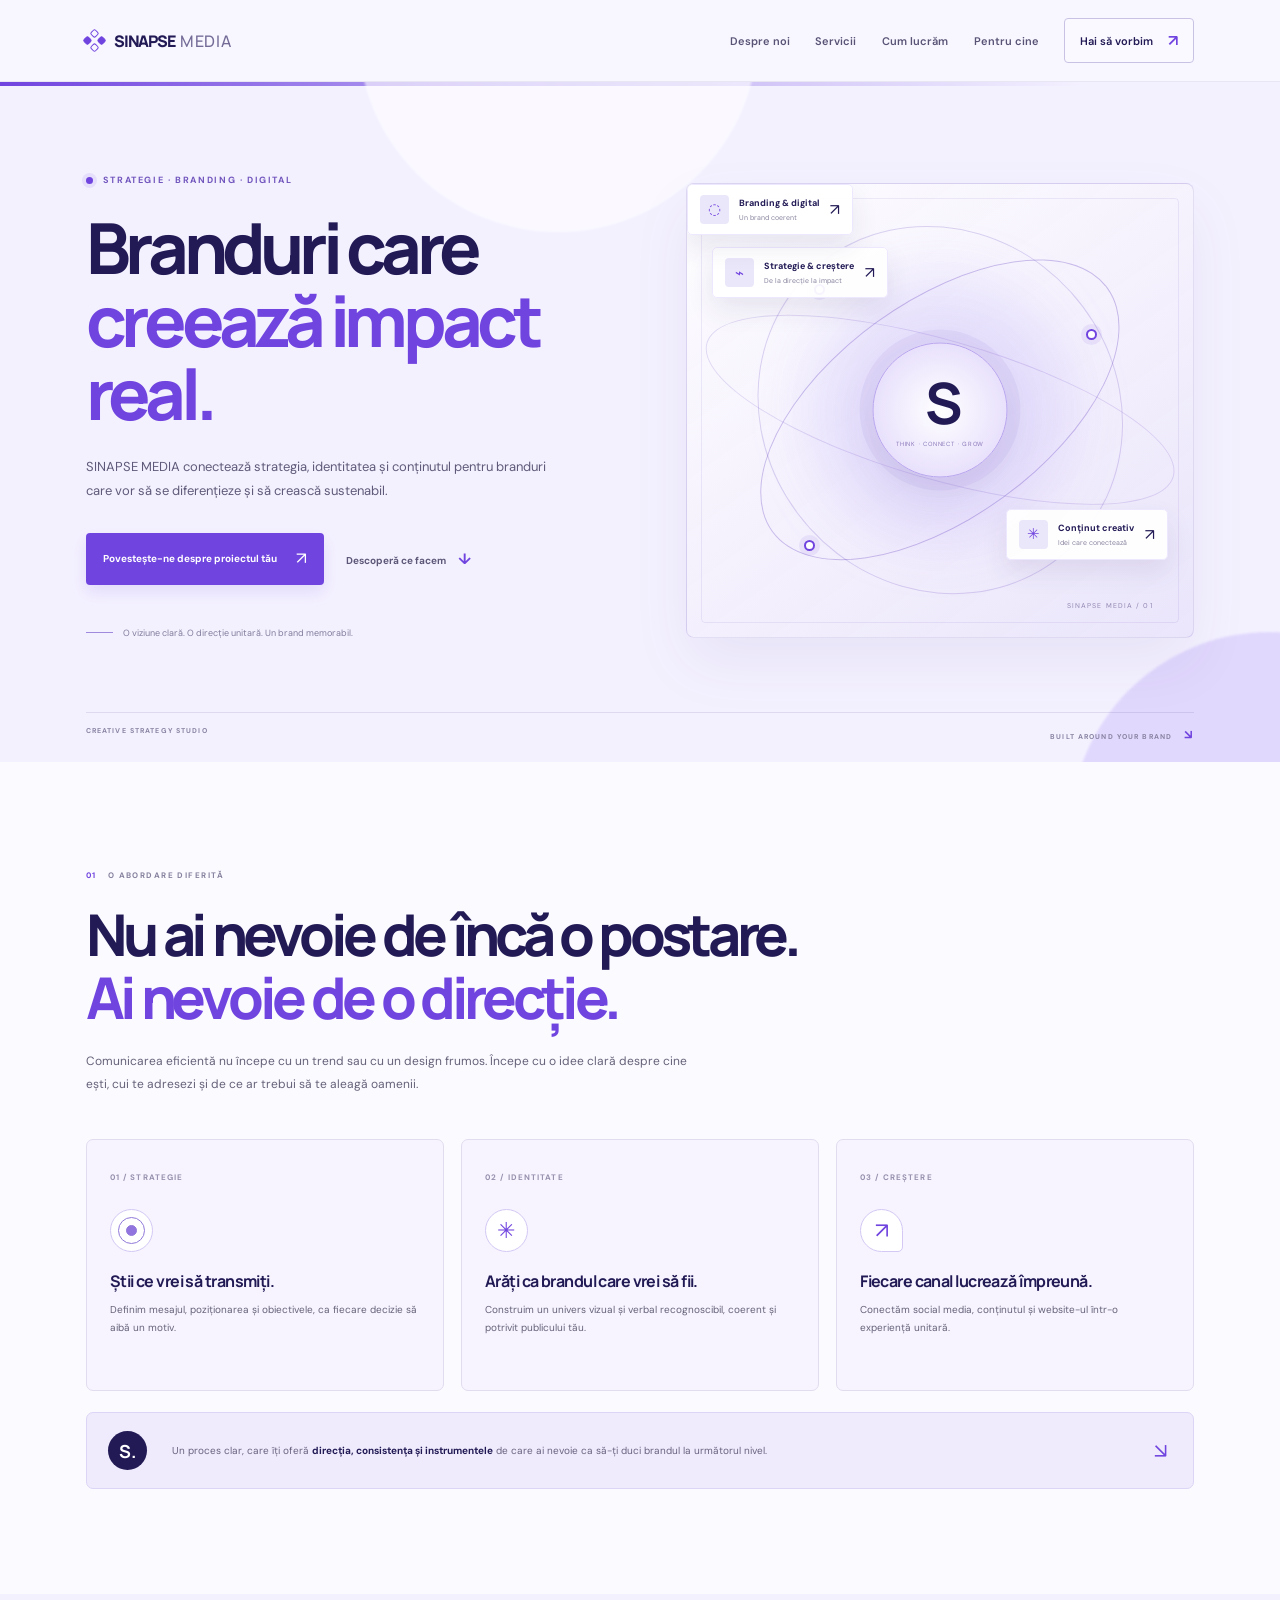
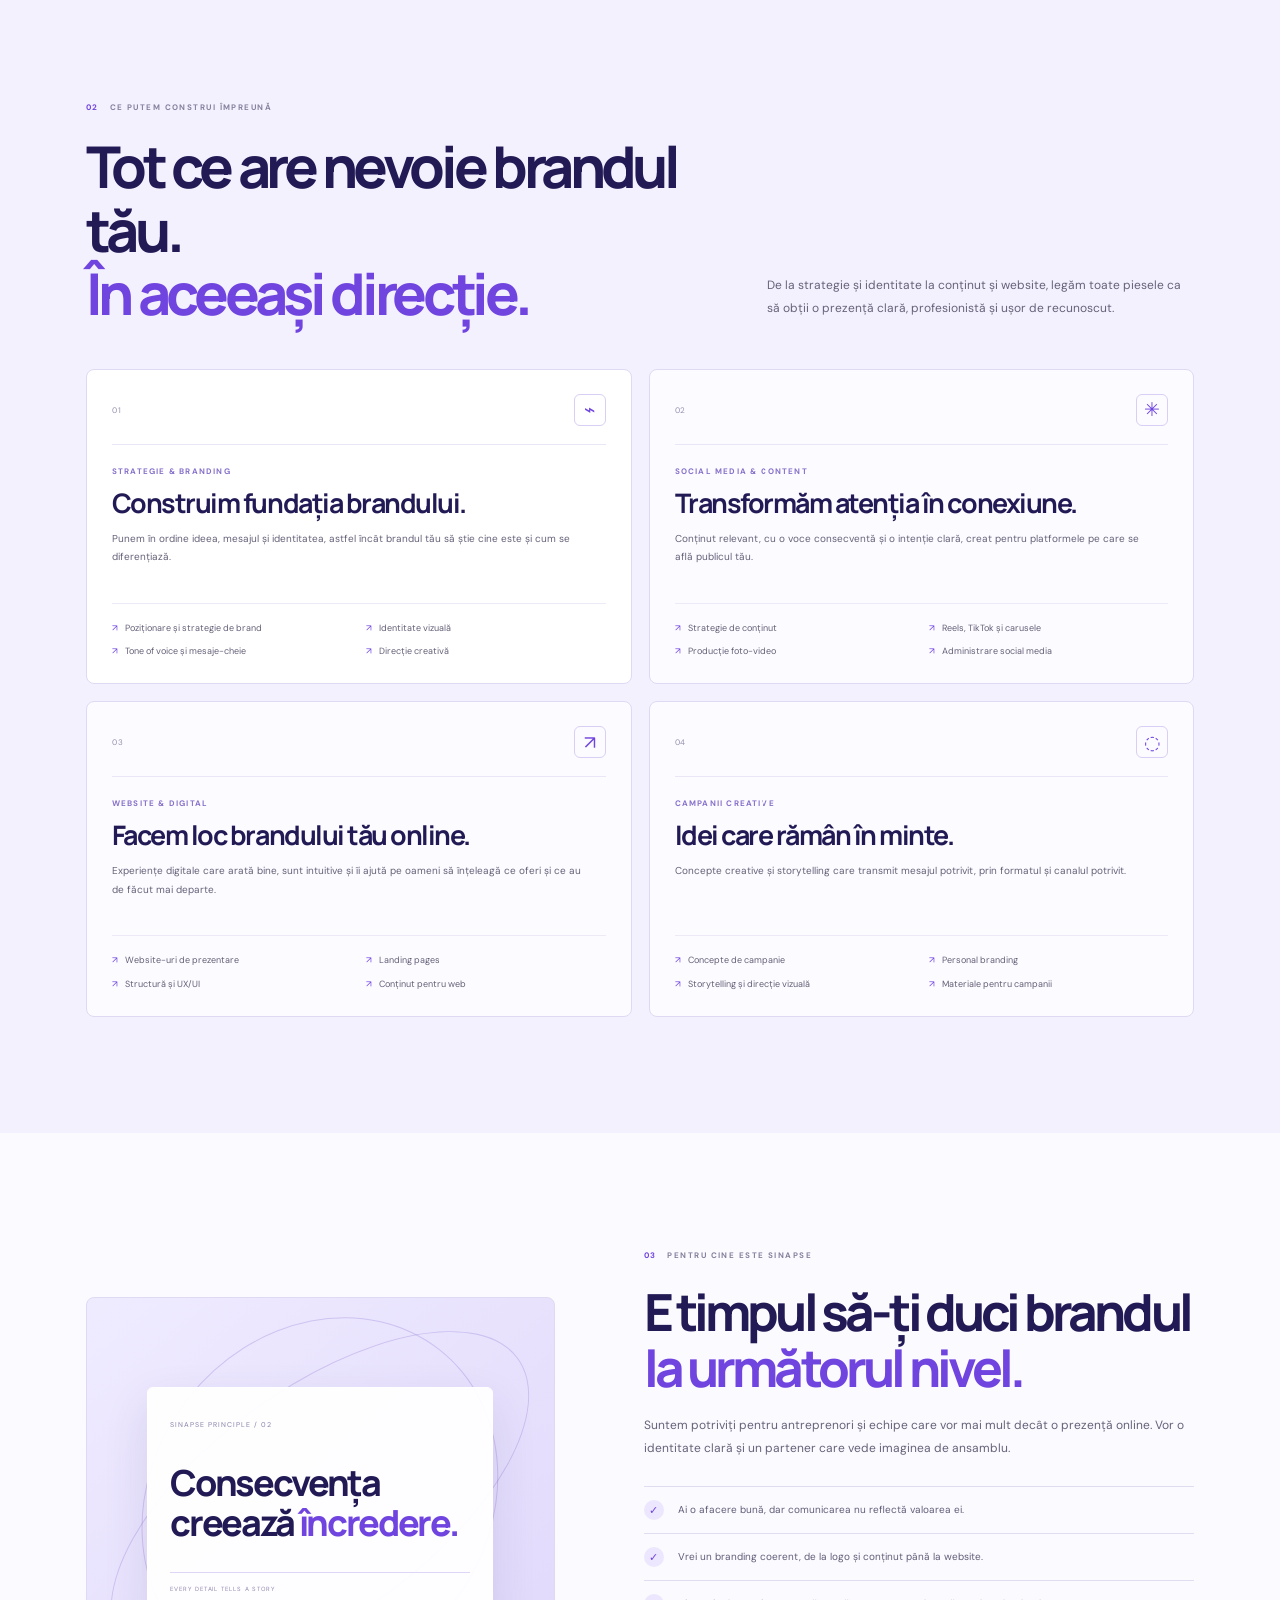
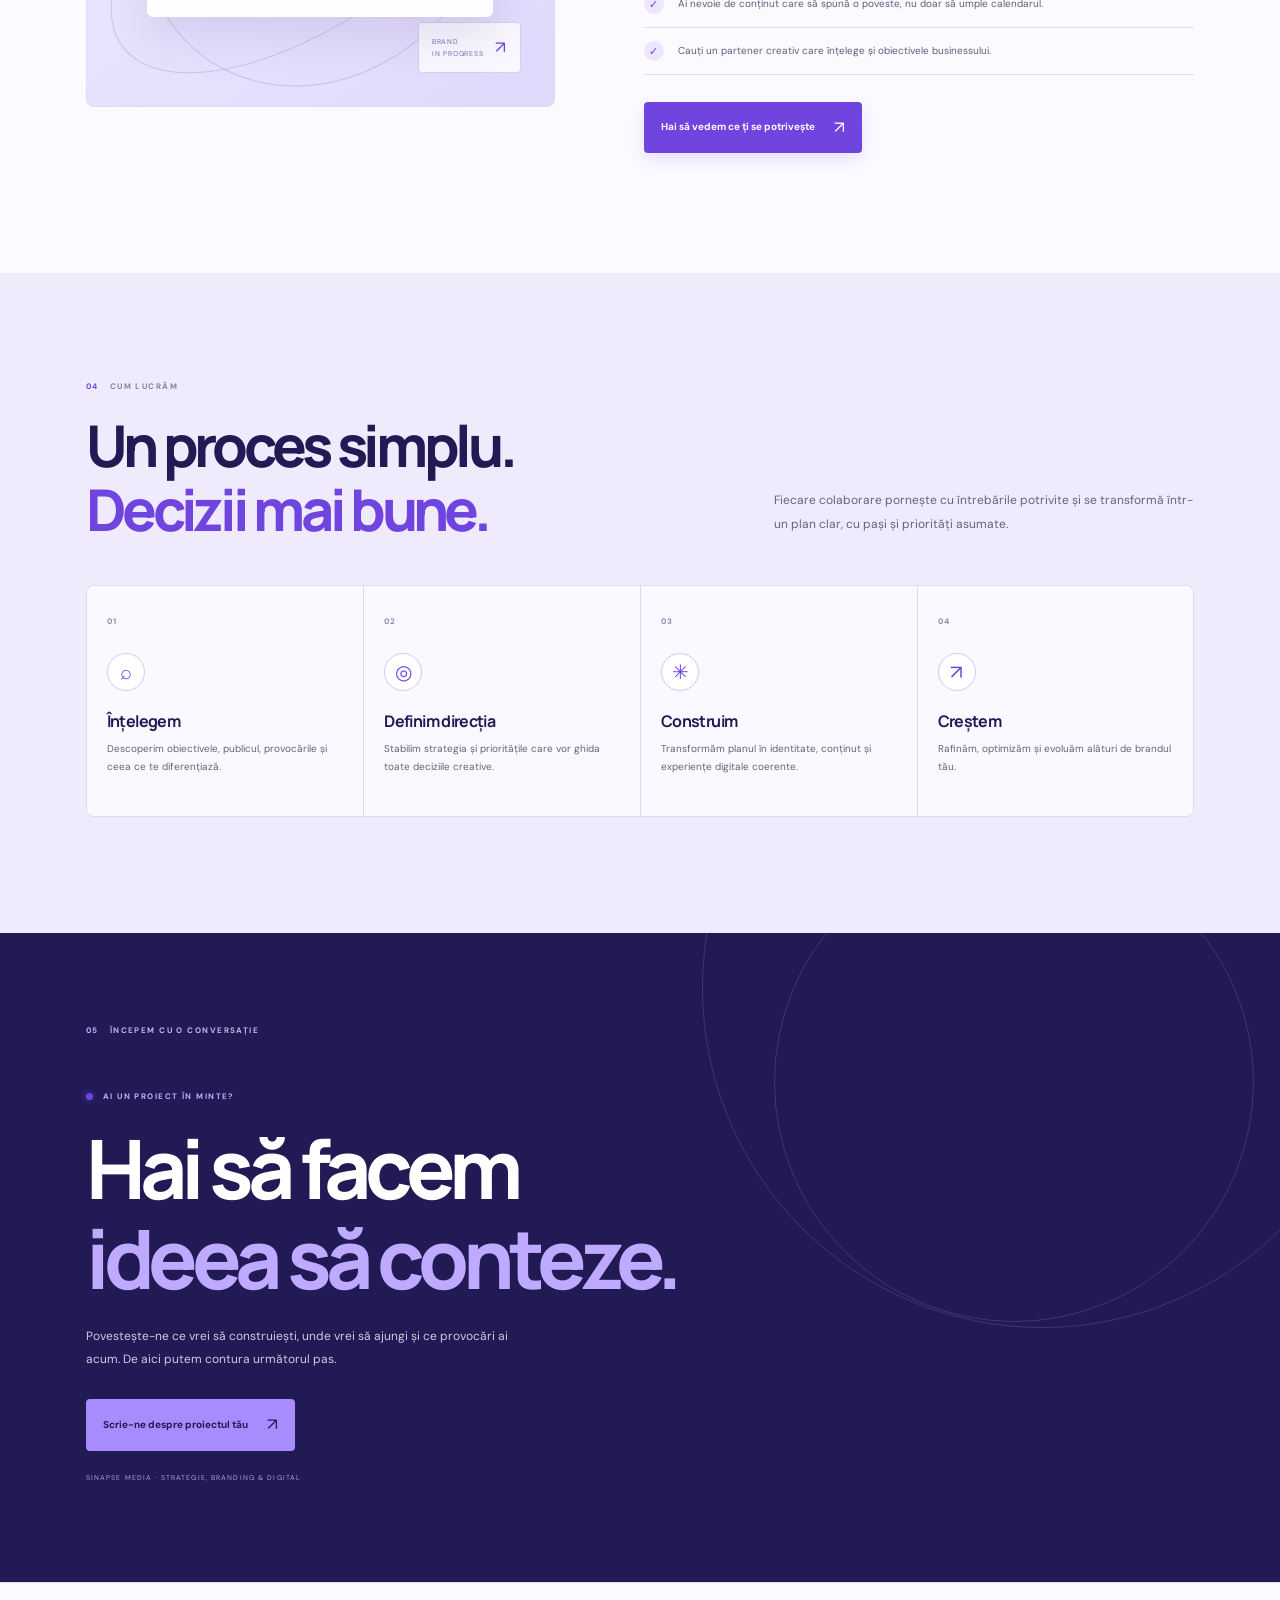
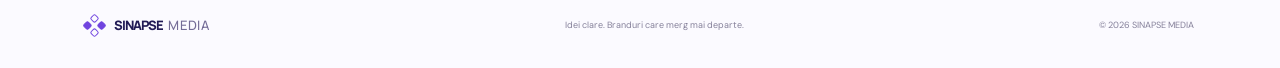
==== commit ab55a27a: "Update SINAPSE MEDIA hero content and visual elements" ====
--- a/index.html
+++ b/index.html
@@ -8,7 +8,7 @@
   <title>SINAPSE MEDIA — Branduri construite cu direcție</title>
   <link rel="preconnect" href="https://fonts.googleapis.com">
   <link rel="preconnect" href="https://fonts.gstatic.com" crossorigin>
-  <link href="https://fonts.googleapis.com/css2?family=DM+Sans:wght@400;500;600;700&family=Manrope:wght@400;500;600;700;800&display=swap" rel="stylesheet">
+  <link href="https://fonts.googleapis.com/css2?family=Cormorant+Garamond:wght@500;600;700&family=DM+Sans:wght@400;500;600;700&family=Manrope:wght@400;500;600;700;800&display=swap" rel="stylesheet">
   <link rel="stylesheet" href="styles.css">
 </head>
 <body>
@@ -33,21 +33,23 @@
       <div class="hero-grid">
         <div class="hero-copy">
           <p class="eyebrow"><span class="eyebrow-dot"></span> STRATEGIE · BRANDING · DIGITAL</p>
-          <h1>Hai să construim<br><span class="highlight-title">un brand care</span><br>nu trece neobservat.</h1>
-          <p class="hero-lede">Transformăm ideile în branduri coerente, conținut relevant și experiențe digitale care îți ajută businessul să crească.</p>
+          <h1>Branduri care<br><span class="highlight-title">creează impact real.</span></h1>
+          <p class="hero-lede">SINAPSE MEDIA conectează strategia, identitatea și conținutul pentru branduri care vor să se diferențieze și să crească sustenabil.</p>
           <div class="hero-actions">
             <a class="button button-primary" href="#contact">Povestește-ne despre proiectul tău <span>↗</span></a>
             <a class="text-link" href="#servicii">Descoperă ce facem <span>↓</span></a>
           </div>
           <div class="hero-footnote"><span class="footnote-line"></span> O viziune clară. O direcție unitară. Un brand memorabil.</div>
         </div>
-        <div class="hero-visual" aria-label="Grafică abstractă cu forme și conexiuni">
+        <div class="hero-visual" aria-label="Compoziție abstractă în crem, gri perlat și lavandă">
           <div class="hero-visual-glow"></div>
+          <div class="visual-sphere sphere-pearl"></div><div class="visual-sphere sphere-lilac"></div><div class="visual-sculpture"></div>
           <div class="visual-ring ring-one"></div><div class="visual-ring ring-two"></div><div class="visual-ring ring-three"></div>
           <div class="visual-orbit-dot dot-one"></div><div class="visual-orbit-dot dot-two"></div><div class="visual-orbit-dot dot-three"></div>
           <div class="visual-core"><span>S</span><small>THINK · CONNECT · GROW</small></div>
-          <div class="float-card float-card-one"><span class="float-icon">✳</span><span><b>Strategie</b><small>Direcție cu sens</small></span></div>
-          <div class="float-card float-card-two"><span class="float-icon">↗</span><span><b>Creativitate</b><small>Idei care se văd</small></span></div>
+          <div class="float-card float-card-one"><span class="float-icon">⌁</span><span><b>Strategie & creștere</b><small>De la direcție la impact</small></span><em>↗</em></div>
+          <div class="float-card float-card-two"><span class="float-icon">✳</span><span><b>Conținut creativ</b><small>Idei care conectează</small></span><em>↗</em></div>
+          <div class="float-card float-card-three"><span class="float-icon">◌</span><span><b>Branding & digital</b><small>Un brand coerent</small></span><em>↗</em></div>
           <div class="visual-caption">SINAPSE MEDIA / 01</div>
         </div>
       </div>
--- a/styles.css
+++ b/styles.css
@@ -1,234 +1,203 @@
 :root {
-  --bg: #111116;
-  --bg-soft: #17171e;
-  --panel: #1d1c26;
-  --text: #f7f4f8;
-  --muted: #aaa4b2;
-  --muted-2: #797482;
-  --line: rgba(255,255,255,.12);
-  --purple: #b8a0ff;
-  --purple-deep: #8062d9;
-  --lavender: #e0d5ff;
-  --font: "DM Sans", sans-serif;
-  --display: "Manrope", sans-serif;
-  color-scheme: dark;
-}
-* { box-sizing: border-box; }
-html { scroll-behavior: smooth; scroll-padding-top: 92px; }
-body { margin: 0; background: var(--bg); color: var(--text); font-family: var(--font); -webkit-font-smoothing: antialiased; overflow-x: hidden; }
-a { color: inherit; text-decoration: none; }
-button { font: inherit; }
-::selection { background: var(--purple); color: #14111b; }
-.grain { position: fixed; inset: 0; z-index: 10; pointer-events: none; opacity: .035; background-image: url("data:image/svg+xml,%3Csvg viewBox='0 0 180 180' xmlns='http://www.w3.org/2000/svg'%3E%3Cfilter id='n'%3E%3CfeTurbulence type='fractalNoise' baseFrequency='.95' numOctaves='3' stitchTiles='stitch'/%3E%3C/filter%3E%3Crect width='100%25' height='100%25' filter='url(%23n)' opacity='.8'/%3E%3C/svg%3E"); }
-.site-header { position: absolute; top: 0; left: 0; z-index: 20; width: 100%; display: flex; align-items: center; justify-content: space-between; padding: 28px 6.25vw; border-bottom: 1px solid rgba(255,255,255,.09); }
-.wordmark { display: inline-flex; align-items: center; gap: 11px; font-family: var(--display); font-size: 15px; font-weight: 800; letter-spacing: -.055em; white-space: nowrap; }
-.wordmark-light { margin-left: 5px; color: #bcb4c9; font-weight: 500; letter-spacing: .055em; }
-.mark { display: grid; grid-template-columns: repeat(2, 7px); gap: 3px; width: 17px; transform: rotate(45deg); }
-.mark i { display: block; height: 7px; border: 1px solid var(--purple); border-radius: 2px; }
-.mark i:nth-child(2), .mark i:nth-child(3) { background: var(--purple); }
-.main-nav { display: flex; align-items: center; gap: clamp(22px, 3.2vw, 52px); font-size: 12px; font-weight: 600; color: #c7c1ce; }
-.main-nav > a:not(.nav-cta) { transition: color .2s; }
-.main-nav > a:not(.nav-cta):hover { color: white; }
-.nav-cta { color: var(--text); border: 1px solid rgba(255,255,255,.23); border-radius: 999px; padding: 12px 17px; transition: border-color .2s, background .2s; }
-.nav-cta:hover { border-color: var(--purple); background: rgba(184,160,255,.1); }
-.nav-cta span { margin-left: 17px; color: var(--purple); }
-.menu-toggle { display: none; }
-.hero { position: relative; min-height: 800px; min-height: min(900px, 100svh); padding: 190px 6.25vw 86px; display: grid; grid-template-columns: 1.04fr .96fr; align-items: center; overflow: hidden; background: radial-gradient(ellipse at 77% 45%, rgba(113,87,168,.14), transparent 39%), var(--bg); }
-.hero::before { content: ""; position: absolute; left: 6.25vw; right: 6.25vw; top: 145px; height: 1px; background: linear-gradient(90deg, var(--purple), transparent 58%); opacity: .46; }
-.hero-copy { position: relative; z-index: 2; max-width: 690px; padding-bottom: 32px; }
-.eyebrow { color: #c5b1ff; font-size: 10px; line-height: 1.5; font-weight: 700; letter-spacing: .19em; }
-.hero .eyebrow { display: flex; align-items: center; gap: 10px; margin: 0 0 29px; }
-.live-dot { display: inline-block; width: 6px; height: 6px; background: var(--purple); border-radius: 50%; box-shadow: 0 0 15px rgba(184,160,255,.75); }
-h1, h2, h3, p { margin-top: 0; }
-h1, h2 { font-family: var(--display); letter-spacing: -.065em; }
-.hero h1 { margin: 0; font-size: clamp(56px, 6.8vw, 100px); line-height: .99; font-weight: 600; }
-.outline-text { color: transparent; -webkit-text-stroke: 1.3px #c7b6ff; }
-.accent-word { color: var(--purple); }
-.hero-description { max-width: 440px; margin: 28px 0 0; color: #aaa4b2; font-size: 14px; line-height: 1.85; }
-.hero-actions { display: flex; align-items: center; gap: 28px; flex-wrap: wrap; margin-top: 32px; }
-.button { display: inline-flex; align-items: center; justify-content: space-between; gap: 26px; border-radius: 3px; padding: 16px 19px; font-size: 11px; font-weight: 700; transition: transform .2s, background .2s, border-color .2s; }
-.button:hover { transform: translateY(-2px); }
-.button span { font-size: 17px; font-weight: 400; }
-.button-primary { background: var(--purple); color: #181320; border: 1px solid var(--purple); }
-.button-primary:hover { background: #d1c2ff; border-color: #d1c2ff; }
-.text-link { color: #c5c0ca; font-size: 11px; font-weight: 600; }
-.text-link span { padding-left: 8px; color: var(--purple); font-size: 16px; }
-.hero-note { display: flex; align-items: center; gap: 12px; margin-top: 70px; color: #77717f; font-size: 9px; letter-spacing: .08em; }
-.note-line { display: inline-block; width: 31px; height: 1px; background: #8d7abb; }
-.hero-art { position: relative; height: clamp(410px, 47vw, 620px); max-height: 650px; width: 100%; max-width: 650px; justify-self: end; overflow: hidden; }
-.hero-art::before { content: ""; position: absolute; inset: 6% 4%; border: 1px solid rgba(194,178,255,.13); border-radius: 50%; transform: rotate(-28deg) scaleY(.52); }
-.hero-art::after { content: ""; position: absolute; inset: 12% 2%; border: 1px solid rgba(194,178,255,.08); border-radius: 50%; transform: rotate(52deg) scaleY(.7); }
-.art-orbit { position: absolute; top: 50%; left: 50%; border: 1px solid rgba(196,177,255,.34); border-radius: 50%; transform: translate(-50%,-50%); }
-.orbit-one { width: 83%; height: 43%; transform: translate(-50%,-50%) rotate(-34deg); }
-.orbit-two { width: 76%; height: 73%; transform: translate(-50%,-50%) rotate(48deg); border-color: rgba(196,177,255,.23); }
-.orbit-three { width: 94%; height: 31%; transform: translate(-50%,-50%) rotate(19deg); border-color: rgba(196,177,255,.16); }
-.art-core { position: absolute; left: 50%; top: 50%; width: 136px; height: 136px; display: grid; place-items: center; border-radius: 50%; transform: translate(-50%,-50%); background: radial-gradient(circle, rgba(181,155,255,.26), rgba(102,77,159,.13) 52%, transparent 71%); box-shadow: 0 0 100px rgba(144,111,226,.13); }
-.core-ring { position: absolute; inset: 7px; border: 1px solid rgba(222,211,255,.72); border-radius: 50%; box-shadow: inset 0 0 24px rgba(182,159,255,.11); }
-.core-ring.inner { inset: 19px; border-color: rgba(190,166,255,.33); }
-.core-symbol { font-family: var(--display); font-size: 58px; font-weight: 500; color: #f3edff; text-shadow: 0 0 28px rgba(188,160,255,.7); letter-spacing: -.1em; }
-.art-cross { position: absolute; width: 12px; height: 12px; border: 1px solid var(--purple); transform: rotate(45deg); background: var(--bg); box-shadow: 0 0 14px rgba(184,160,255,.4); }
-.cross-one { top: 18%; left: 37%; }
-.cross-two { right: 16%; bottom: 22%; width: 8px; height: 8px; }
-.art-label { position: absolute; display: flex; align-items: center; gap: 10px; color: #b4a7ce; font-size: 9px; letter-spacing: .15em; }
-.art-label i { display: block; width: 42px; height: 1px; background: #8b75c0; }
-.label-top { top: 15%; right: 10%; }
-.label-bottom { left: 7%; bottom: 20%; }
-.art-coordinate { position: absolute; top: 35%; left: 4%; font-family: var(--display); font-size: 9px; line-height: 1.8; letter-spacing: .12em; color: #6f687b; }
-.art-index { position: absolute; bottom: 12%; right: 9%; font-size: 9px; letter-spacing: .16em; color: #6f687b; }
-.hero-bottom { position: absolute; bottom: 30px; left: 6.25vw; right: 6.25vw; display: flex; justify-content: space-between; padding-top: 16px; border-top: 1px solid var(--line); color: #716b78; font-size: 8px; font-weight: 700; letter-spacing: .17em; }
-.hero-bottom b { margin-left: 10px; color: var(--purple); font-size: 12px; }
-.section-wrap { padding-left: 10vw; padding-right: 10vw; }
-.intro { padding-top: 135px; padding-bottom: 125px; background: #f3f0f7; color: #18151d; }
-.section-kicker { display: flex; align-items: center; gap: 17px; font-size: 9px; font-weight: 700; letter-spacing: .17em; color: #8d8498; }
-.section-kicker span:first-child { color: #a48adf; }
-.intro .section-kicker { color: #746c7d; }
-.intro-content { display: grid; grid-template-columns: 1.2fr .8fr; gap: 8%; align-items: end; margin-top: 43px; }
-.intro h2, .services-heading h2, .process-top h2 { margin: 0; font-size: clamp(42px, 5.3vw, 72px); line-height: 1.03; font-weight: 600; }
-.intro h2 span { color: #8c70cc; }
-.intro-text { padding-bottom: 5px; }
-.intro-text p { max-width: 430px; font-size: 13px; line-height: 1.9; color: #716a79; }
-.intro-text p:first-child { color: #2c2633; font-weight: 600; }
-.arrow-link { display: inline-flex; align-items: center; gap: 28px; margin-top: 14px; border-bottom: 1px solid #b5a6cf; padding-bottom: 10px; font-size: 11px; font-weight: 700; }
-.arrow-link span { color: #8769c5; font-size: 18px; }
-.principles { display: grid; grid-template-columns: repeat(3,1fr); gap: 30px; border-top: 1px solid #d9d2e0; margin-top: 92px; padding-top: 26px; }
-.principles > div { padding-right: 25px; }
-.principle-num { color: #9277cb; font-family: var(--display); font-size: 11px; }
-.principles h3 { margin: 29px 0 10px; font-family: var(--display); font-size: 21px; letter-spacing: -.04em; }
-.principles p { margin: 0; color: #817888; font-size: 11px; line-height: 1.7; }
-.services-section { padding: 126px 0 110px; background: #e8e1f2; color: #211a2b; }
-.services-section .section-kicker { color: #736881; }
-.services-heading { display: flex; justify-content: space-between; align-items: end; gap: 8%; margin-top: 45px; }
-.services-heading h2 span { color: #8d70cc; }
-.services-heading > p { max-width: 290px; margin: 0 0 5px; color: #746b80; font-size: 12px; line-height: 1.8; }
-.service-list { margin-top: 70px; border-top: 1px solid #cfc4df; }
-.service-item { display: grid; grid-template-columns: 60px 1fr 30px; gap: 24px; align-items: center; padding: 27px 5px; border-bottom: 1px solid #cfc4df; transition: padding .25s, background .25s; }
-.service-item:hover { padding-left: 14px; padding-right: 14px; background: rgba(255,255,255,.28); }
-.service-number { align-self: start; padding-top: 9px; color: #9a84c8; font-size: 10px; letter-spacing: .08em; }
-.service-item h3 { margin: 0; font-family: var(--display); font-size: clamp(20px, 2.4vw, 31px); letter-spacing: -.05em; font-weight: 600; }
-.service-item p { margin: 9px 0 0; color: #786f85; font-size: 10px; line-height: 1.65; }
-.service-arrow { color: #8664c7; font-size: 21px; transition: transform .2s; }
-.service-item:hover .service-arrow { transform: translate(3px,-3px); }
-.services-footnote { margin: 25px 0 0; color: #8a8095; font-size: 10px; }
-.manifesto { position: relative; display: grid; place-items: center; min-height: 520px; padding: 100px 8vw; text-align: center; overflow: hidden; background: radial-gradient(ellipse at 50% 15%, rgba(138,105,209,.2), transparent 45%), #15131b; }
-.manifesto-orb { position: absolute; width: 590px; height: 590px; border-radius: 50%; border: 1px solid rgba(189,168,255,.12); box-shadow: 0 0 0 75px rgba(189,168,255,.025), 0 0 0 150px rgba(189,168,255,.02); }
-.manifesto-content { position: relative; z-index: 1; }
-.manifesto .eyebrow { margin: 0 0 29px; }
-.manifesto h2 { margin: 0; font-size: clamp(35px, 5vw, 64px); line-height: 1.11; font-weight: 600; }
-.manifesto h2 span { color: var(--purple); }
-.manifesto-content > p:not(.eyebrow) { margin: 22px 0 29px; color: #a7a0af; font-size: 12px; }
-.button-light { background: #f2edf9; color: #1d1726; }
-.button-light:hover { background: var(--purple); }
-.manifesto-index { position: absolute; bottom: 28px; color: #665f70; font-size: 8px; letter-spacing: .18em; }
-.process-section { padding-top: 126px; padding-bottom: 135px; background: #f9f7fb; color: #211b27; }
-.process-section .section-kicker { color: #7a7184; }
-.process-top { display: flex; justify-content: space-between; align-items: end; gap: 8%; margin-top: 45px; }
-.process-top h2 span { color: #9274d3; }
-.process-top p { max-width: 300px; margin: 0 0 5px; color: #7d7487; font-size: 12px; line-height: 1.8; }
-.process-grid { display: grid; grid-template-columns: repeat(4,1fr); margin-top: 77px; border-top: 1px solid #e1dbe7; border-bottom: 1px solid #e1dbe7; }
-.process-grid article { min-height: 245px; padding: 24px 22px 25px 0; }
-.process-grid article + article { border-left: 1px solid #e1dbe7; padding-left: 22px; }
-.process-grid article > span { color: #9687ad; font-size: 8px; letter-spacing: .14em; font-weight: 700; }
-.process-icon { display: flex; align-items: center; justify-content: center; margin-top: 28px; width: 35px; height: 35px; border: 1px solid #c9bce1; border-radius: 50%; color: #8768c7; font-size: 20px; }
-.process-grid h3 { margin: 24px 0 11px; font-family: var(--display); font-size: 17px; letter-spacing: -.04em; }
-.process-grid p { margin: 0; color: #817888; font-size: 10px; line-height: 1.8; }
-.contact-section { position: relative; padding: 90px 0 110px; overflow: hidden; background: #17141e; }
-.contact-glow { position: absolute; top: 0; right: -10%; width: 55%; height: 100%; background: radial-gradient(ellipse at 65% 45%, rgba(139,107,212,.16), transparent 62%); pointer-events: none; }
-.contact-inner { position: relative; z-index: 1; }
-.contact-inner > .eyebrow { margin: 67px 0 25px; }
-.contact-inner h2 { margin: 0; font-size: clamp(54px, 7.7vw, 105px); font-weight: 600; line-height: .98; }
-.contact-inner h2 span { color: var(--purple); }
-.contact-description { max-width: 420px; margin: 27px 0 0; color: #aaa2b3; font-size: 13px; line-height: 1.8; }
-.contact-button { margin-top: 31px; }
-.contact-note { margin: 23px 0 0; color: #716a7d; font-size: 10px; }
-.site-footer { display: flex; justify-content: space-between; align-items: center; gap: 24px; padding: 25px 6.25vw; border-top: 1px solid var(--line); color: #817987; font-size: 9px; }
-.site-footer .wordmark { color: #f6f3f7; font-size: 12px; }
-.site-footer > span:last-child { text-align: right; }
-
-@media (min-width: 1500px) {
-  .site-header, .hero { padding-left: max(6.25vw, calc((100vw - 1400px)/2)); padding-right: max(6.25vw, calc((100vw - 1400px)/2)); }
-  .hero-bottom { left: max(6.25vw, calc((100vw - 1400px)/2)); right: max(6.25vw, calc((100vw - 1400px)/2)); }
-  .section-wrap { padding-left: max(10vw, calc((100vw - 1160px)/2)); padding-right: max(10vw, calc((100vw - 1160px)/2)); }
-}
-@media (max-width: 900px) {
-  .site-header { padding: 23px 5vw; }
-  .hero { grid-template-columns: 1fr .78fr; padding-left: 5vw; padding-right: 5vw; }
-  .hero h1 { font-size: clamp(54px, 8vw, 78px); }
-  .hero-art { transform: scale(.96); transform-origin: center right; }
-  .section-wrap { padding-left: 7vw; padding-right: 7vw; }
-  .intro-content { gap: 5%; }
-  .process-grid { grid-template-columns: repeat(2,1fr); }
-  .process-grid article { min-height: 230px; padding: 24px 22px 25px 0; }
-  .process-grid article:nth-child(3) { border-left: none; padding-left: 0; border-top: 1px solid #e1dbe7; }
-  .process-grid article:nth-child(4) { border-top: 1px solid #e1dbe7; }
-}
-@media (max-width: 650px) {
-  html { scroll-padding-top: 72px; }
-  .site-header { position: absolute; padding: 20px 6vw; }
-  .wordmark { font-size: 13px; }
-  .menu-toggle { position: relative; z-index: 3; display: flex; flex-direction: column; align-items: center; justify-content: center; gap: 6px; border: 1px solid var(--line); border-radius: 50%; width: 42px; height: 42px; color: white; background: transparent; }
-  .menu-toggle span { width: 15px; height: 1px; background: white; transition: transform .2s; }
-  .menu-toggle[aria-expanded="true"] span:first-child { transform: translateY(3.5px) rotate(45deg); }
-  .menu-toggle[aria-expanded="true"] span:last-child { transform: translateY(-3.5px) rotate(-45deg); }
-  .main-nav { display: none; position: absolute; top: 78px; left: 4vw; right: 4vw; padding: 24px; border: 1px solid rgba(255,255,255,.12); background: rgba(24,21,31,.97); backdrop-filter: blur(18px); flex-direction: column; align-items: stretch; gap: 0; }
-  .main-nav.is-open { display: flex; }
-  .main-nav > a:not(.nav-cta) { padding: 15px 0; border-bottom: 1px solid var(--line); }
-  .nav-cta { margin-top: 18px; text-align: center; }
-  .hero { display: block; min-height: auto; padding: 155px 6vw 82px; }
-  .hero::before { top: 121px; left: 6vw; right: 6vw; }
-  .hero-copy { padding-bottom: 0; }
-  .hero h1 { font-size: clamp(50px, 13vw, 78px); }
-  .hero .eyebrow { margin-bottom: 24px; font-size: 8px; letter-spacing: .15em; }
-  .hero-description { font-size: 13px; margin-top: 23px; max-width: 370px; }
-  .hero-actions { align-items: flex-start; flex-direction: column; gap: 20px; margin-top: 27px; }
-  .hero-note { margin-top: 34px; font-size: 8px; }
-  .hero-art { height: 340px; max-height: 350px; margin-top: 15px; width: 100%; max-width: 490px; transform: none; }
-  .art-core { width: 100px; height: 100px; }
-  .core-symbol { font-size: 43px; }
-  .art-label { font-size: 7px; }
-  .art-coordinate { font-size: 8px; }
-  .hero-bottom { bottom: 22px; left: 6vw; right: 6vw; font-size: 6px; letter-spacing: .1em; }
-  .hero-bottom span:last-child { text-align: right; }
-  .section-wrap { padding-left: 6vw; padding-right: 6vw; }
-  .intro, .services-section, .process-section { padding-top: 82px; padding-bottom: 82px; }
-  .intro-content { grid-template-columns: 1fr; gap: 28px; margin-top: 33px; }
-  .intro h2, .services-heading h2, .process-top h2 { font-size: clamp(42px, 11vw, 60px); }
-  .intro-text p { font-size: 12px; }
-  .principles { grid-template-columns: 1fr; gap: 26px; margin-top: 54px; padding-top: 22px; }
-  .principles > div { display: grid; grid-template-columns: 33px 1fr; column-gap: 10px; padding-right: 0; }
-  .principle-num { grid-row: span 2; padding-top: 3px; }
-  .principles h3 { margin: 0 0 7px; font-size: 18px; }
-  .principles p { grid-column: 2; }
-  .services-heading, .process-top { display: block; margin-top: 34px; }
-  .services-heading > p, .process-top p { margin-top: 22px; max-width: 390px; }
-  .service-list { margin-top: 45px; }
-  .service-item { grid-template-columns: 25px 1fr 18px; gap: 10px; padding: 22px 0; }
-  .service-item h3 { font-size: 18px; line-height: 1.25; }
-  .service-item p { font-size: 9px; margin-top: 7px; }
-  .service-number { font-size: 8px; }
-  .service-arrow { font-size: 18px; }
-  .services-footnote { font-size: 9px; line-height: 1.7; }
-  .manifesto { min-height: 430px; padding: 75px 6vw; }
-  .manifesto-orb { width: 370px; height: 370px; box-shadow: 0 0 0 45px rgba(189,168,255,.025), 0 0 0 90px rgba(189,168,255,.02); }
-  .manifesto h2 { font-size: clamp(32px, 8.7vw, 48px); }
-  .manifesto-content > p:not(.eyebrow) { font-size: 11px; line-height: 1.8; }
-  .process-grid { grid-template-columns: 1fr 1fr; margin-top: 45px; }
-  .process-grid article { padding: 19px 14px 23px 0; min-height: 225px; }
-  .process-grid article + article { padding-left: 14px; }
-  .process-grid article:nth-child(3) { padding-left: 0; }
-  .process-grid article > span { font-size: 7px; letter-spacing: .08em; }
-  .process-grid h3 { font-size: 15px; }
-  .process-grid p { font-size: 9px; }
-  .contact-section { padding: 75px 0 82px; }
-  .contact-inner > .eyebrow { margin-top: 52px; font-size: 8px; }
-  .contact-inner h2 { font-size: clamp(49px, 12.5vw, 75px); }
-  .contact-description { font-size: 12px; }
-  .site-footer { flex-wrap: wrap; padding: 23px 6vw; gap: 16px; }
-  .site-footer > span:nth-child(2) { display: none; }
-  .site-footer > span:last-child { margin-left: auto; font-size: 8px; }
-}
-@media (prefers-reduced-motion: no-preference) {
-  .hero-copy { animation: rise-in .7s both; }
-  .hero-art { animation: art-in 1s .1s both; }
-  @keyframes rise-in { from { opacity: 0; transform: translateY(15px); } to { opacity: 1; transform: translateY(0); } }
-  @keyframes art-in { from { opacity: 0; transform: translateX(18px); } to { opacity: 1; transform: translateX(0); } }
-}
+  --lavender:#f4f1ff; --lavender-dark:#e9e3fb; --lavender-card:#ebe7fa;
+  --paper:#fbfaff; --navy:#211a55; --navy-2:#30266f; --purple:#7044df;
+  --purple-deep:#5934c4; --purple-light:#d9cdfb; --ink:#27233d;
+  --body:#666279; --muted:#9390a6; --line:#e1dcef;
+  --display:"Manrope",sans-serif; --body-font:"DM Sans",sans-serif;
+}
+*{box-sizing:border-box}
+html{scroll-behavior:smooth;scroll-padding-top:95px}
+body{margin:0;background:var(--paper);color:var(--navy);font-family:var(--body-font);-webkit-font-smoothing:antialiased;overflow-x:hidden}
+a{color:inherit;text-decoration:none}
+button{font:inherit}
+::selection{background:var(--purple-light);color:var(--navy)}
+.section-wrap{width:100%;padding-left:max(6.7vw,calc((100vw - 1220px)/2));padding-right:max(6.7vw,calc((100vw - 1220px)/2))}
+.site-header{position:sticky;top:0;z-index:30;display:flex;align-items:center;justify-content:space-between;gap:30px;min-height:82px;padding:0 max(6.7vw,calc((100vw - 1220px)/2));border-bottom:1px solid rgba(57,43,112,.08);background:rgba(248,246,255,.94);backdrop-filter:blur(18px)}
+.brand{display:inline-flex;align-items:center;gap:11px;flex-shrink:0}
+.brand-symbol{display:grid;grid-template-columns:repeat(2,7px);gap:3px;transform:rotate(45deg)}
+.brand-symbol i{display:block;width:7px;height:7px;border:1.5px solid var(--purple);border-radius:2px}
+.brand-symbol i:nth-child(2),.brand-symbol i:nth-child(3){background:var(--purple)}
+.brand-name{font-family:var(--display);color:var(--navy);font-size:16px;font-weight:800;letter-spacing:-.07em}
+.brand-name span{margin-left:5px;color:#746c97;font-weight:500;letter-spacing:.045em}
+.main-nav{display:flex;align-items:center;gap:clamp(15px,2vw,29px);color:#595476;font-size:11px;font-weight:600}
+.main-nav>a:not(.nav-cta){transition:color .2s}
+.main-nav>a:not(.nav-cta):hover{color:var(--purple)}
+.nav-cta{display:inline-flex;align-items:center;gap:15px;padding:11px 15px;border:1px solid #c9c2e4;border-radius:4px;color:var(--navy);background:rgba(255,255,255,.3);transition:background .2s,border-color .2s}
+.nav-cta:hover{background:white;border-color:var(--purple)}
+.nav-cta span{color:var(--purple);font-size:16px}
+.menu-toggle{display:none}
+.hero{position:relative;min-height:680px;overflow:hidden;padding:72px 6.7vw 64px;background:var(--lavender)}
+.hero-grid{position:relative;z-index:1;display:grid;grid-template-columns:minmax(0,1.04fr) minmax(340px,.96fr);align-items:center;gap:4.5%;max-width:1220px;margin:0 auto}
+.hero:before{content:"";position:absolute;top:0;left:0;width:100%;height:4px;background:linear-gradient(90deg,var(--purple),#b8a5f2 40%,transparent 85%)}
+.hero-backdrop{position:absolute;width:400px;height:400px;border-radius:50%;pointer-events:none;filter:blur(1px)}
+.hero-backdrop-one{top:-250px;left:28%;background:rgba(255,255,255,.6)}
+.hero-backdrop-two{right:-190px;bottom:-270px;background:rgba(202,188,250,.46)}
+.hero-copy{position:relative;z-index:2;max-width:680px;padding:20px 0 28px}
+.eyebrow,.contact-eyebrow{display:flex;align-items:center;gap:10px;margin:0 0 25px;color:#7055bd;font-size:9px;font-weight:700;letter-spacing:.18em}
+.eyebrow-dot{display:inline-block;width:7px;height:7px;border-radius:50%;background:var(--purple);box-shadow:0 0 0 4px rgba(112,68,223,.1)}
+.hero h1,.section-heading h2,.for-whom-copy h2,.contact-inner h2{margin:0;font-family:var(--display);font-weight:750;letter-spacing:-.075em}
+.hero h1{font-size:clamp(47px,5.5vw,76px);line-height:1.04;color:var(--navy)}
+.highlight-title{color:var(--purple)}
+.hero-lede{max-width:485px;margin:24px 0 0;color:#5f5a79;font-size:13px;line-height:1.9}
+.hero-actions{display:flex;align-items:center;flex-wrap:wrap;gap:22px;margin-top:29px}
+.button{display:inline-flex;align-items:center;justify-content:space-between;gap:19px;min-height:47px;padding:13px 16px;border:1px solid transparent;border-radius:4px;font-size:10px;line-height:1.4;font-weight:700;transition:transform .2s,background .2s,border-color .2s,box-shadow .2s}
+.button:hover{transform:translateY(-2px)}
+.button span{font-size:17px;font-weight:400}
+.button-primary{background:var(--purple);color:white;box-shadow:0 7px 16px rgba(112,68,223,.13)}
+.button-primary:hover{background:var(--purple-deep);box-shadow:0 10px 24px rgba(112,68,223,.18)}
+.text-link{color:#5d5878;font-size:10px;font-weight:700}
+.text-link span{margin-left:10px;color:var(--purple);font-size:15px}
+.hero-footnote{display:flex;align-items:center;gap:10px;margin-top:42px;color:#817c9c;font-size:9px}
+.footnote-line{width:27px;height:1px;background:#9f8adf}
+.hero-visual{position:relative;height:455px;overflow:hidden;border:1px solid rgba(121,99,189,.2);border-radius:8px;background:linear-gradient(145deg,rgba(255,255,255,.88),rgba(232,226,250,.82));box-shadow:0 25px 60px rgba(75,56,140,.07)}
+.hero-visual:before{content:"";position:absolute;inset:14px;border:1px solid rgba(125,101,196,.12);border-radius:4px}
+.hero-visual-glow{position:absolute;width:260px;height:260px;top:50%;left:50%;border-radius:50%;background:rgba(177,153,244,.24);transform:translate(-50%,-50%);filter:blur(28px)}
+.visual-ring{position:absolute;top:50%;left:50%;border:1px solid rgba(112,78,195,.34);border-radius:50%;transform:translate(-50%,-50%)}
+.ring-one{width:82%;height:48%;transform:translate(-50%,-50%) rotate(-36deg)}
+.ring-two{width:75%;height:78%;transform:translate(-50%,-50%) rotate(48deg);border-color:rgba(112,78,195,.23)}
+.ring-three{width:96%;height:31%;transform:translate(-50%,-50%) rotate(16deg);border-color:rgba(112,78,195,.19)}
+.visual-core{position:absolute;top:50%;left:50%;display:flex;flex-direction:column;align-items:center;justify-content:center;width:135px;height:135px;border:1px solid #b8a5ed;border-radius:50%;background:radial-gradient(circle,#fff 0%,#e8e0fc 72%);box-shadow:0 0 0 13px rgba(173,155,225,.16),0 16px 38px rgba(89,74,139,.12);transform:translate(-50%,-50%)}
+.visual-core span{color:var(--navy);font-family:var(--display);font-size:57px;line-height:1;font-weight:700;letter-spacing:-.1em}
+.visual-core small{margin-top:9px;color:#8978b9;font-size:6px;letter-spacing:.13em}
+.visual-orbit-dot{position:absolute;z-index:2;width:11px;height:11px;border:2px solid var(--purple);border-radius:50%;background:white;box-shadow:0 0 0 5px rgba(112,68,223,.09)}
+.dot-one{left:25%;top:22%}.dot-two{right:19%;top:32%}.dot-three{left:23%;bottom:19%}
+.float-card{position:absolute;z-index:3;display:flex;align-items:center;gap:10px;padding:10px 12px;border:1px solid #eee8ff;border-radius:5px;background:rgba(255,255,255,.94);box-shadow:0 12px 26px rgba(56,43,104,.1)}
+.float-card-one{top:14%;left:5%}.float-card-two{right:5%;bottom:17%}
+.float-icon{display:grid;place-items:center;width:29px;height:29px;border-radius:4px;background:var(--lavender-card);color:var(--purple);font-size:15px}
+.float-card b,.float-card small{display:block;white-space:nowrap}
+.float-card b{color:var(--navy);font-size:9px}
+.float-card small{margin-top:4px;color:#89849e;font-size:7px}
+.visual-caption{position:absolute;right:8%;bottom:6%;color:#9086b0;font-size:7px;letter-spacing:.16em}
+.hero-bottom{position:absolute;z-index:2;bottom:19px;left:6.7vw;right:6.7vw;display:flex;justify-content:space-between;gap:20px;padding-top:13px;border-top:1px solid rgba(76,61,130,.13);color:#8983a2;font-size:7px;font-weight:700;letter-spacing:.16em}
+.hero-bottom b{margin-left:9px;color:var(--purple);font-size:13px}
+.section-heading{max-width:850px}
+.section-label{display:flex;align-items:center;gap:11px;margin:0 0 23px;color:#85819e;font-size:8px;font-weight:700;letter-spacing:.18em}
+.section-label span{color:var(--purple)}
+.section-heading h2,.for-whom-copy h2,.contact-inner h2{font-size:clamp(36px,4.5vw,59px);line-height:1.1}
+.highlight-underline{color:var(--purple)}
+.section-lede{max-width:550px;margin:20px 0 0;color:var(--body);font-size:12px;line-height:1.95}
+.intro-section{padding-top:108px;padding-bottom:105px;background:var(--paper)}
+.intro-heading{max-width:820px}
+.intro-heading .section-lede{max-width:620px}
+.intro-cards{display:grid;grid-template-columns:repeat(3,1fr);gap:17px;margin-top:43px}
+.intro-card{min-height:252px;padding:24px 23px 25px;border:1px solid #e2dcef;border-radius:7px;background:#f7f4ff;transition:transform .2s,border-color .2s,box-shadow .2s}
+.intro-card:hover{transform:translateY(-4px);border-color:#c7b9f3;box-shadow:0 15px 30px rgba(45,35,95,.06)}
+.card-index{color:#9690ad;font-size:8px;font-weight:700;letter-spacing:.14em}
+.card-icon{display:grid;place-items:center;width:43px;height:43px;margin-top:24px;border:1px solid #d4c8f4;border-radius:8px;background:white;color:var(--purple);font-size:22px}
+.icon-target{position:relative;border-radius:50%}
+.icon-target:before,.icon-target:after{content:"";position:absolute;border:1px solid #9179d9;border-radius:50%}
+.icon-target:before{inset:7px}.icon-target:after{inset:15px;background:#9274df}
+.icon-spark{border-radius:50%}.icon-connection{border-radius:50% 50% 5px 50%}
+.intro-card h3{margin:18px 0 8px;font-family:var(--display);font-size:16px;line-height:1.4;letter-spacing:-.035em}
+.intro-card p{margin:0;color:var(--body);font-size:10px;line-height:1.85}
+.intro-callout{display:grid;grid-template-columns:46px 1fr 24px;align-items:center;gap:18px;margin-top:21px;padding:18px 21px;border:1px solid #ddd5f6;border-radius:7px;background:#efebfc}
+.callout-mark{display:grid;place-items:center;width:39px;height:39px;border-radius:50%;background:var(--navy);color:white;font-family:var(--display);font-size:18px;font-weight:700}
+.intro-callout p{margin:0;color:#69627f;font-size:10px;line-height:1.8}
+.intro-callout strong{color:var(--navy)}
+.intro-callout>a{color:var(--purple);font-size:21px;text-align:center}
+.services-section{padding:108px 0 116px;background:var(--lavender)}
+.services-heading{display:grid;grid-template-columns:1fr .72fr;gap:0 8%;align-items:end;max-width:none}
+.services-heading .section-label{grid-column:1/-1}
+.services-heading h2{grid-column:1}
+.services-heading .section-lede{grid-column:2;grid-row:2;margin:0 0 5px}
+.services-grid{display:grid;grid-template-columns:repeat(2,minmax(0,1fr));gap:17px;margin-top:43px}
+.service-card{padding:24px 25px 25px;border:1px solid #e0d9f4;border-radius:8px;background:rgba(255,255,255,.76);transition:transform .2s,box-shadow .2s}
+.service-card:hover{transform:translateY(-3px);box-shadow:0 14px 34px rgba(55,42,109,.07)}
+.service-card-tall{background:white}
+.service-card-head{display:flex;align-items:center;justify-content:space-between;padding-bottom:18px;border-bottom:1px solid #ebe6f7}
+.service-card-head>span:first-child{color:#9690b0;font-size:8px;letter-spacing:.1em}
+.service-card-icon{display:grid;place-items:center;width:32px;height:32px;border:1px solid #d9cff5;border-radius:6px;color:var(--purple);font-size:19px}
+.service-tag{margin:21px 0 10px;color:#8771ca;font-size:8px;font-weight:700;letter-spacing:.15em}
+.service-card h3{max-width:430px;margin:0 0 11px;color:var(--navy);font-family:var(--display);font-size:clamp(20px,2.1vw,27px);line-height:1.23;letter-spacing:-.055em}
+.service-description{min-height:54px;max-width:480px;margin:0;color:var(--body);font-size:10px;line-height:1.85}
+.service-card ul{display:grid;grid-template-columns:1fr 1fr;gap:9px 15px;margin:19px 0 0;padding:17px 0 0;border-top:1px solid #eee9f7;list-style:none}
+.service-card li{color:#656078;font-size:9px;line-height:1.6}
+.service-card li:before{content:"↗";margin-right:7px;color:var(--purple)}
+.for-whom-section{display:grid;grid-template-columns:.92fr 1.08fr;align-items:center;gap:8%;padding-top:117px;padding-bottom:120px;background:var(--paper)}
+.for-whom-visual{position:relative;min-height:410px;display:grid;place-items:center;overflow:hidden;border:1px solid #e0d9f4;border-radius:8px;background:linear-gradient(140deg,#efebff,#e0d8fb)}
+.for-whom-blob{position:absolute;border:1px solid rgba(119,91,197,.25);border-radius:50%}
+.blob-one{width:105%;height:56%;transform:rotate(-36deg)}.blob-two{width:72%;height:95%;transform:rotate(38deg)}
+.statement-card{position:relative;z-index:1;width:74%;padding:23px 22px;background:rgba(255,255,255,.95);border:1px solid #fff;border-radius:6px;box-shadow:0 18px 45px rgba(62,46,126,.12)}
+.statement-label{color:#8980a8;font-size:7px;letter-spacing:.14em}
+.statement-card p{margin:31px 0 28px;font-family:var(--display);font-size:clamp(25px,3vw,36px);font-weight:750;line-height:1.12;letter-spacing:-.065em}
+.statement-card em{color:var(--purple);font-style:normal}
+.statement-rule{height:1px;background:#ded6f4}
+.statement-foot{display:block;margin-top:12px;color:#9188ad;font-size:6px;letter-spacing:.15em}
+.statement-badge{position:absolute;right:7%;bottom:8%;display:flex;align-items:center;gap:12px;padding:10px 13px;border:1px solid #d7cdf4;border-radius:4px;background:#f9f7ff;color:#7d6bb4;font-size:7px;line-height:1.7;letter-spacing:.11em}
+.statement-badge span{color:var(--purple);font-size:17px}
+.for-whom-copy h2{font-size:clamp(34px,4vw,53px)}
+.for-whom-copy .section-lede{margin-top:18px}
+.check-list{margin:25px 0 27px;border-top:1px solid var(--line)}
+.check-list>div{display:grid;grid-template-columns:22px 1fr;gap:12px;padding:13px 0;border-bottom:1px solid var(--line)}
+.check-mark{display:grid;place-items:center;width:20px;height:20px;border-radius:50%;background:#ece6ff;color:var(--purple);font-size:11px}
+.check-list p{margin:1px 0 0;color:#625d78;font-size:10px;line-height:1.8}
+.process-section{padding:108px 0 116px;background:#efebfc}
+.process-heading{display:grid;grid-template-columns:1fr .7fr;gap:0 8%;align-items:end;max-width:none}
+.process-heading .section-label{grid-column:1/-1}
+.process-heading h2{grid-column:1}
+.process-heading .section-lede{grid-column:2;grid-row:2;margin:0 0 5px}
+.process-grid{display:grid;grid-template-columns:repeat(4,1fr);gap:0;margin-top:44px;border:1px solid #dfd7f5;border-radius:8px;overflow:hidden;background:rgba(255,255,255,.46)}
+.process-grid article{min-height:230px;padding:22px 20px 24px;background:rgba(255,255,255,.35)}
+.process-grid article+article{border-left:1px solid #dfd7f5}
+.process-number{color:#9086b0;font-size:8px;font-weight:700;letter-spacing:.12em}
+.process-icon{display:grid;place-items:center;width:38px;height:38px;margin-top:24px;border:1px solid #d4c8f4;border-radius:50%;background:white;color:var(--purple);font-size:20px}
+.process-grid h3{margin:19px 0 8px;font-family:var(--display);font-size:16px;letter-spacing:-.04em}
+.process-grid p{margin:0;color:var(--body);font-size:10px;line-height:1.8}
+.contact-section{position:relative;overflow:hidden;padding:92px 0 100px;background:var(--navy);color:white}
+.contact-inner{position:relative;z-index:1}
+.contact-section .section-label{color:#c0b9e0}
+.contact-section .section-label span{color:#c2b0ff}
+.contact-eyebrow{margin:56px 0 22px;color:#c0affc;font-size:8px}
+.contact-inner h2{font-size:clamp(48px,6.7vw,82px);color:#fff}
+.contact-inner h2 span{color:#beaaff}
+.contact-lede{max-width:440px;margin:22px 0 0;color:#d0cce2;font-size:12px;line-height:1.9}
+.contact-section .button-primary{margin-top:28px;background:#a88bff;color:#211a55;box-shadow:none}
+.contact-section .button-primary:hover{background:#c1adff}
+.contact-note{margin:22px 0 0;color:#aaa3c8;font-size:7px;letter-spacing:.16em}
+.contact-shape{position:absolute;border:1px solid rgba(201,183,255,.18);border-radius:50%;pointer-events:none}
+.contact-shape-one{width:680px;height:680px;right:-8%;top:-44%}
+.contact-shape-two{width:480px;height:480px;right:2%;top:-14%}
+.site-footer{display:flex;align-items:center;justify-content:space-between;gap:20px;min-height:86px;border-top:1px solid var(--line);background:var(--paper)}
+.site-footer p{margin:0;color:#85809a;font-size:9px}
+.site-footer>span:last-child{color:#85809a;font-size:9px}
+.site-footer .brand-name{font-size:13px}
+@media(max-width:950px){
+ .site-header{padding-left:5vw;padding-right:5vw}.main-nav{gap:13px;font-size:10px}.nav-cta{padding:10px 12px}
+ .hero-grid{grid-template-columns:minmax(0,1fr) minmax(300px,.86fr);gap:3%}.hero h1{font-size:clamp(43px,6vw,64px)}.hero-visual{height:400px}
+ .hero-bottom{left:6.7vw;right:6.7vw}.section-wrap{padding-left:6vw;padding-right:6vw}
+ .for-whom-section{gap:5%}.for-whom-visual{min-height:370px}.process-grid article{padding:20px 14px}
+}
+@media(max-width:700px){
+ html{scroll-padding-top:76px}.site-header{min-height:72px;padding:0 6vw}.brand-name{font-size:14px}
+ .menu-toggle{display:flex;flex-direction:column;align-items:center;justify-content:center;gap:5px;width:42px;height:42px;border:1px solid #d7d0eb;border-radius:4px;background:transparent}
+ .menu-toggle span{width:16px;height:1px;background:var(--navy);transition:transform .2s}
+ .menu-toggle[aria-expanded=true] span:first-child{transform:translateY(3px) rotate(45deg)}
+ .menu-toggle[aria-expanded=true] span:last-child{transform:translateY(-3px) rotate(-45deg)}
+ .main-nav{display:none;position:absolute;top:71px;left:4vw;right:4vw;flex-direction:column;align-items:stretch;gap:0;padding:17px 22px 22px;border:1px solid var(--line);border-radius:6px;background:rgba(250,248,255,.98);box-shadow:0 15px 35px rgba(27,33,65,.09)}
+ .main-nav.is-open{display:flex}.main-nav>a:not(.nav-cta){padding:14px 0;border-bottom:1px solid var(--line);font-size:12px}.nav-cta{justify-content:center;margin-top:16px;font-size:11px}
+ .hero{min-height:auto;padding:58px 6vw 67px}.hero-grid{display:flex;flex-direction:column;align-items:stretch;gap:0}.hero-copy{padding:8px 0 0}
+ .eyebrow{margin-bottom:21px;font-size:8px}.hero h1{font-size:clamp(41px,11.5vw,64px);line-height:1.06}
+ .hero-lede{margin-top:19px;font-size:12px}.hero-actions{align-items:flex-start;flex-direction:column;gap:17px;margin-top:24px}.hero-footnote{margin-top:29px;font-size:8px}
+ .hero-visual{height:330px;width:100%;margin-top:31px}.visual-core{width:108px;height:108px}.visual-core span{font-size:44px}
+ .float-card{gap:7px;padding:8px}.float-icon{width:24px;height:24px}.float-card b{font-size:8px}.float-card small{font-size:6px}
+ .float-card-one{left:4%;top:13%}.float-card-two{right:4%;bottom:14%}
+ .hero-bottom{left:6vw;right:6vw;bottom:17px;font-size:6px;letter-spacing:.07em}.hero-bottom span:last-child{text-align:right}
+ .intro-section,.services-section,.for-whom-section,.process-section{padding-top:75px;padding-bottom:77px}
+ .section-label{margin-bottom:19px;font-size:7px}.section-heading h2,.for-whom-copy h2{font-size:clamp(33px,8.8vw,47px);line-height:1.12}.section-lede{margin-top:16px;font-size:11px}
+ .intro-cards{grid-template-columns:1fr;gap:12px;margin-top:31px}.intro-card{min-height:0;padding:21px}.card-icon{margin-top:18px}.intro-card h3{margin-top:15px}
+ .intro-callout{grid-template-columns:36px 1fr 18px;gap:11px;padding:14px}.callout-mark{width:34px;height:34px}.intro-callout p{font-size:9px}
+ .services-heading,.process-heading{display:block}.services-heading .section-lede,.process-heading .section-lede{margin-top:16px}
+ .services-grid{grid-template-columns:1fr;gap:12px;margin-top:31px}.service-card{padding:21px}.service-card h3{font-size:23px}.service-description{min-height:0}.service-card ul{gap:8px 10px}
+ .for-whom-section{grid-template-columns:1fr;gap:36px}.for-whom-visual{min-height:320px}.statement-card{width:77%}.statement-card p{font-size:31px;margin:25px 0}
+ .for-whom-copy h2{font-size:clamp(33px,8.7vw,47px)}.check-list{margin:20px 0 23px}.check-list>div{gap:9px;padding:12px 0}.check-list p{font-size:9px}
+ .process-grid{grid-template-columns:1fr 1fr;margin-top:31px}.process-grid article{min-height:205px;padding:18px 12px}.process-grid article:nth-child(3){border-left:0;border-top:1px solid #dfd7f5}.process-grid article:nth-child(4){border-top:1px solid #dfd7f5}
+ .process-grid h3{font-size:14px}.process-grid p{font-size:9px}.process-icon{width:34px;height:34px;margin-top:19px}
+ .contact-section{padding:72px 0 78px}.contact-eyebrow{margin-top:48px;font-size:7px}.contact-inner h2{font-size:clamp(44px,11vw,68px)}.contact-lede{font-size:11px}
+ .contact-shape-one{right:-125%;top:-20%}.contact-shape-two{right:-75%;top:0}
+ .site-footer{flex-wrap:wrap;justify-content:space-between;gap:16px;padding-top:22px;padding-bottom:22px}.site-footer p{order:3;width:100%}.site-footer>span:last-child{font-size:8px}
+}
+@media(prefers-reduced-motion:no-preference){
+ .hero-copy{animation:hero-in .6s both}.hero-visual{animation:visual-in .8s .1s both}
+ @keyframes hero-in{from{opacity:0;transform:translateY(12px)}to{opacity:1;transform:translateY(0)}}
+ @keyframes visual-in{from{opacity:0;transform:translateX(12px)}to{opacity:1;transform:translateX(0)}}
+}
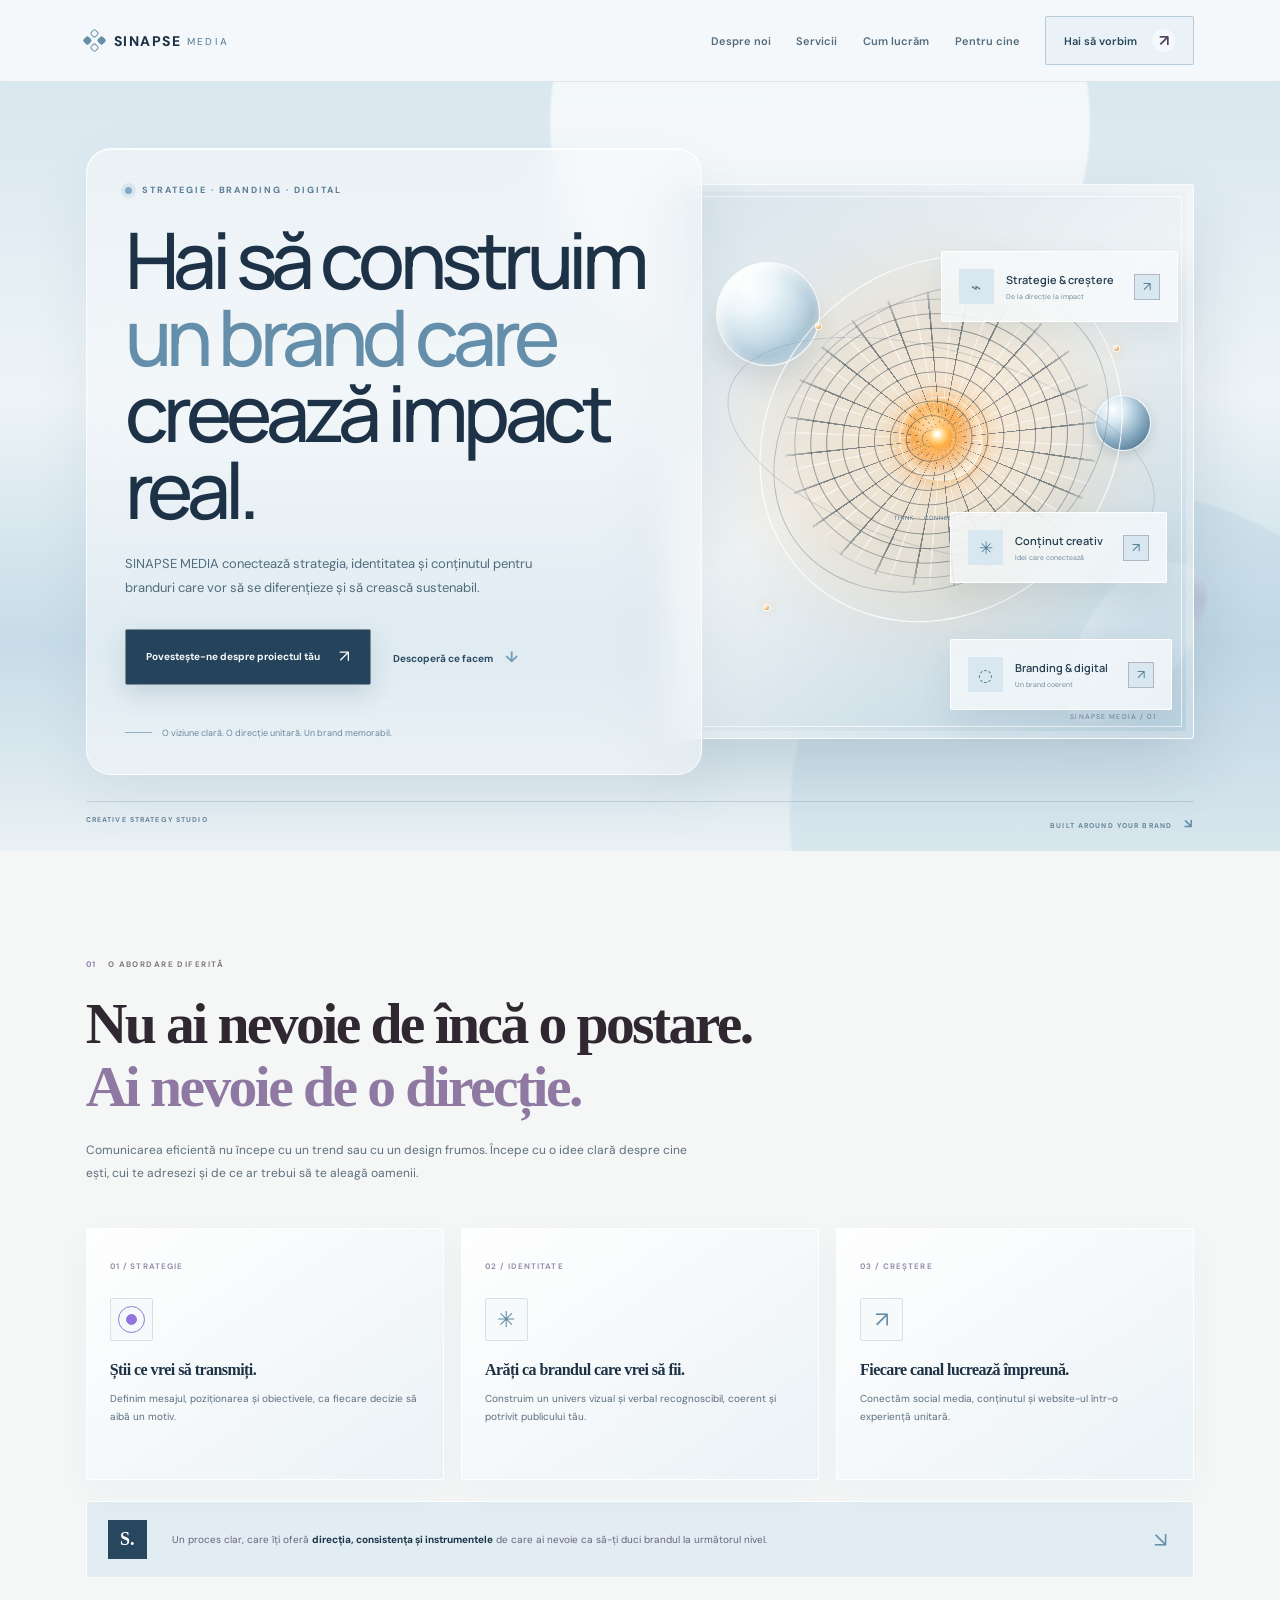
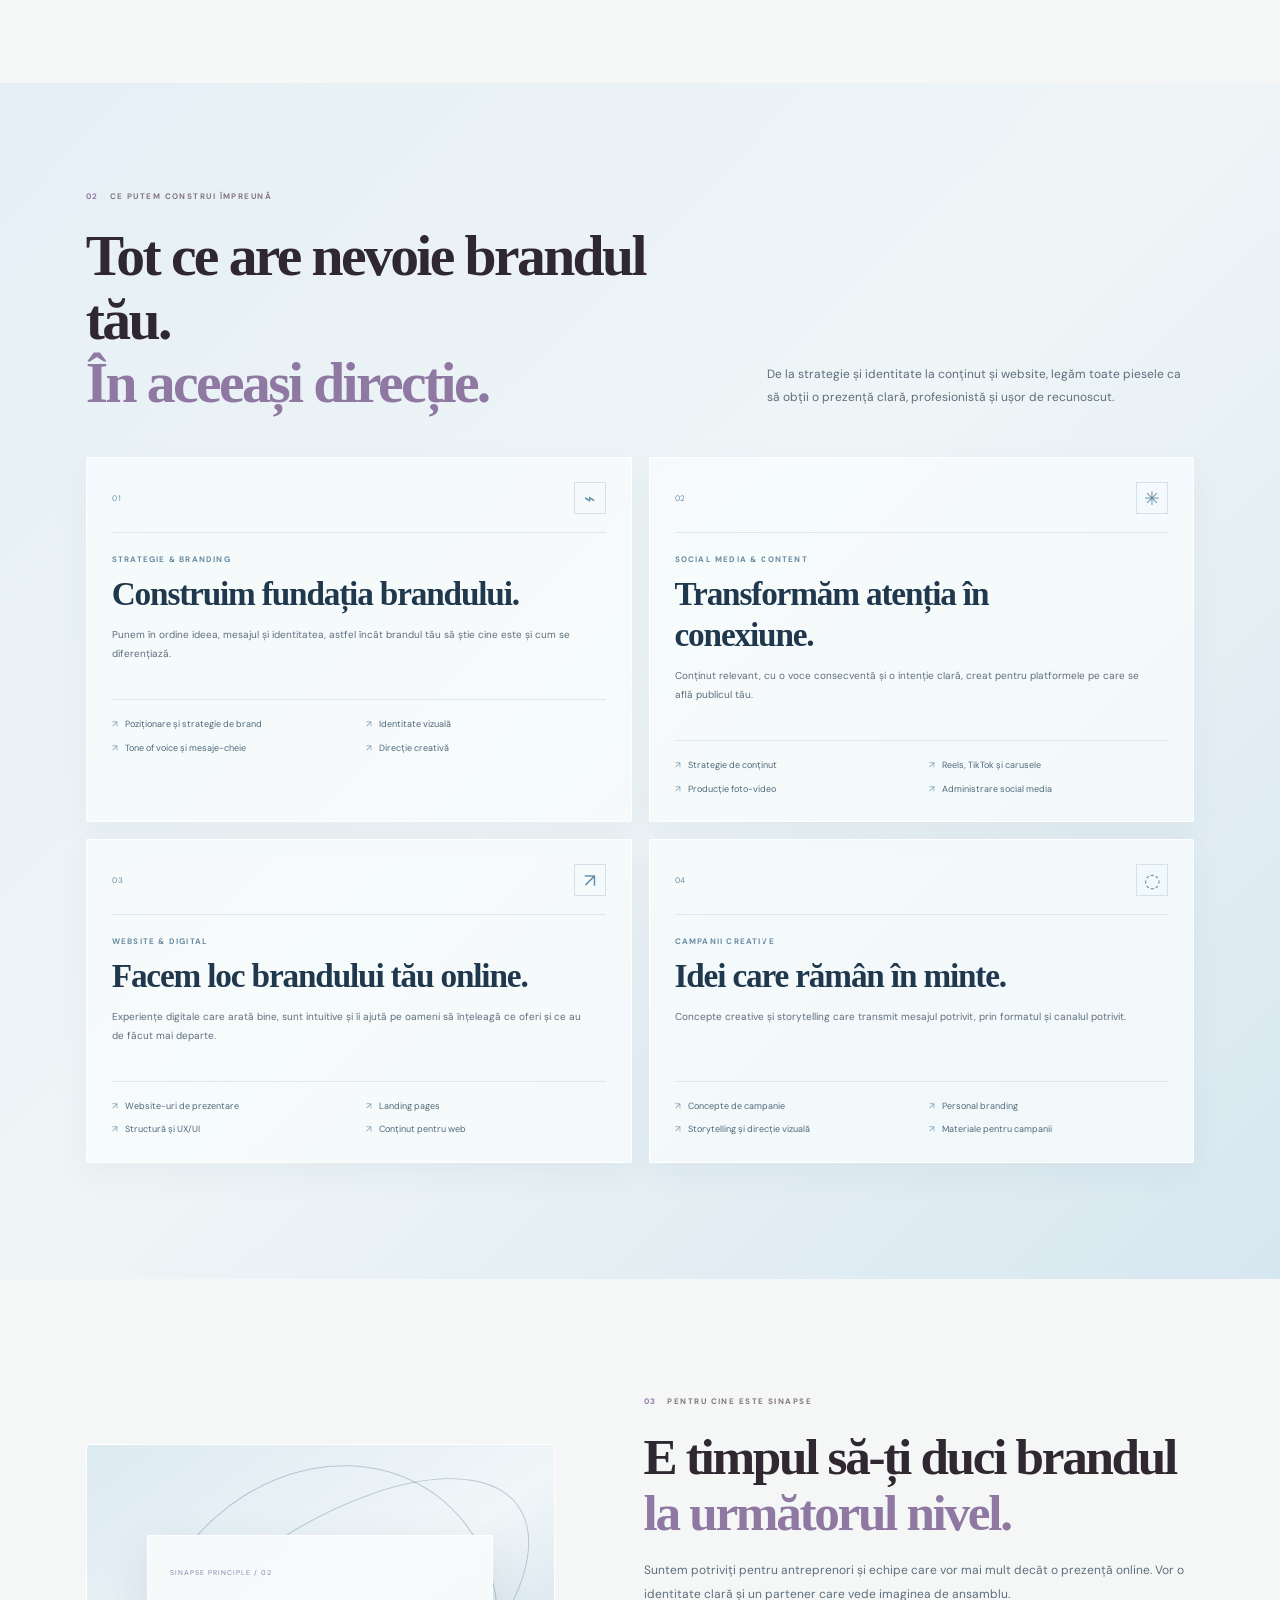
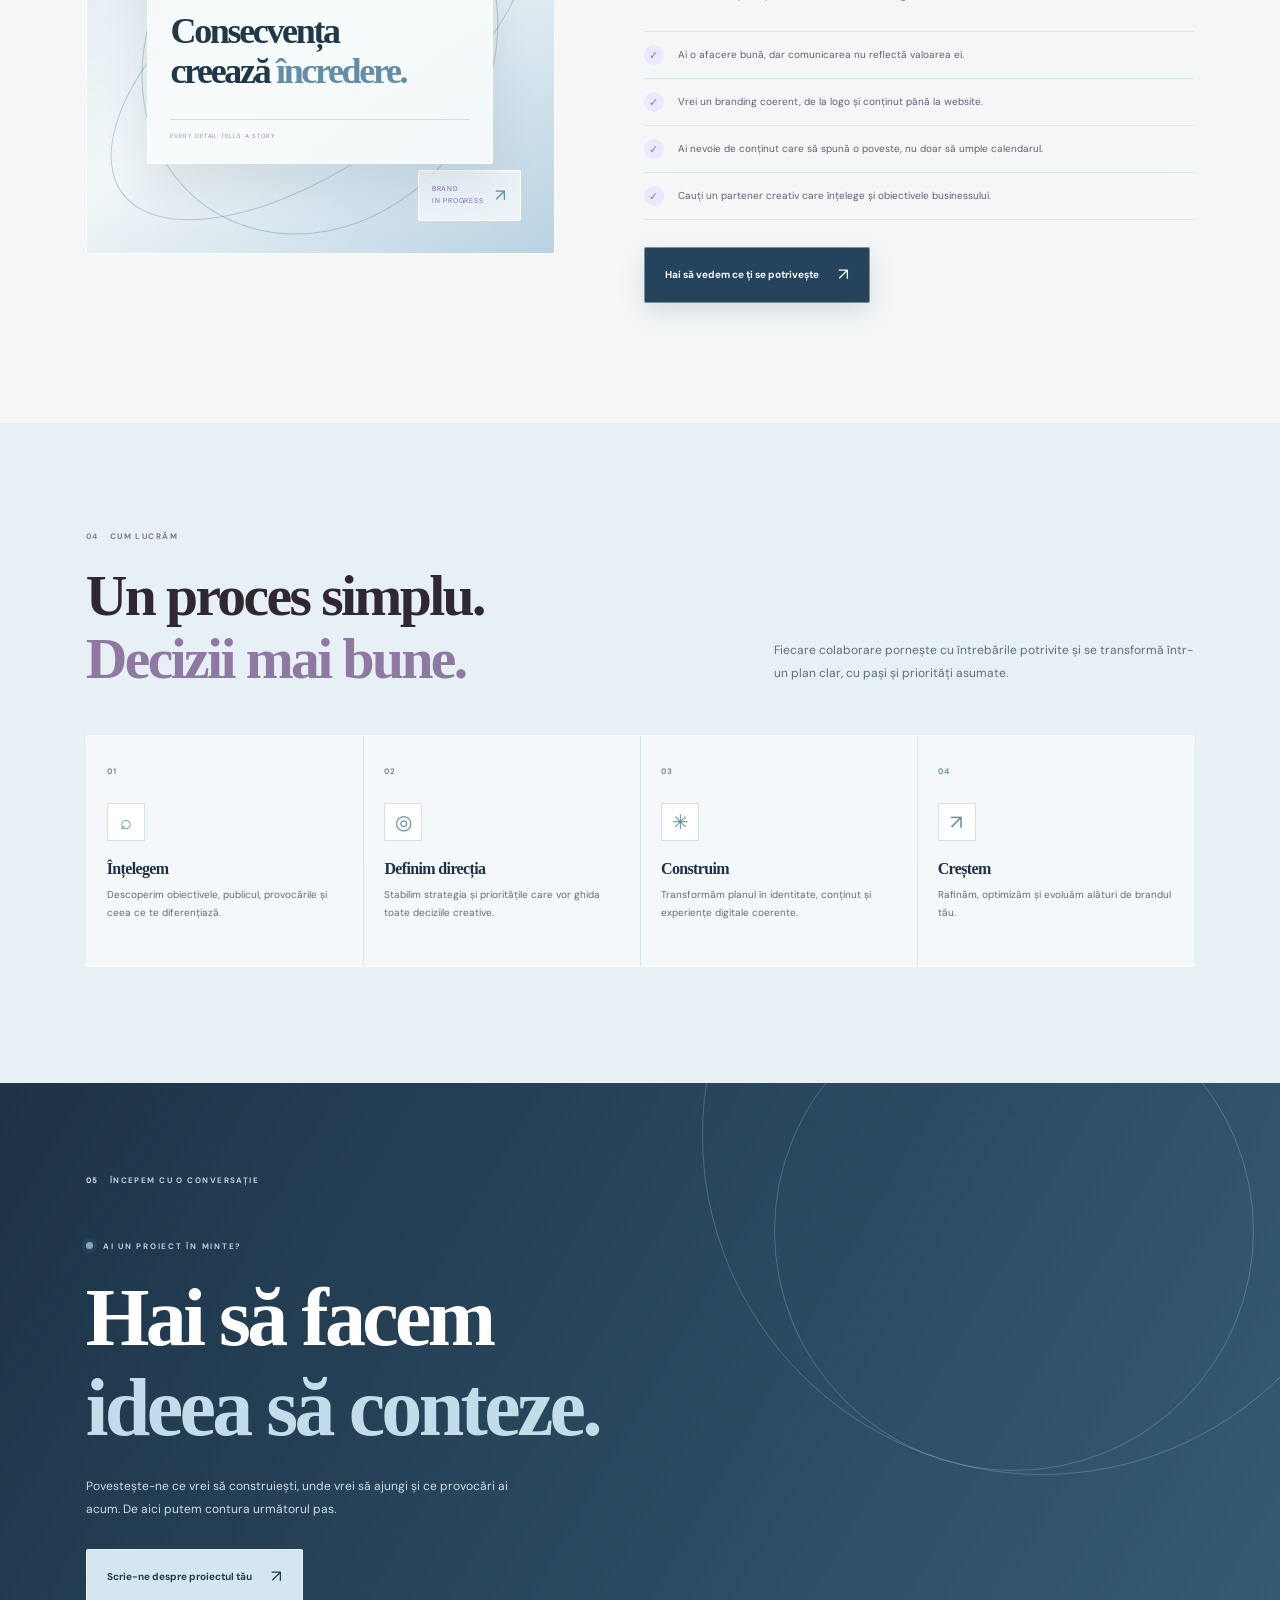
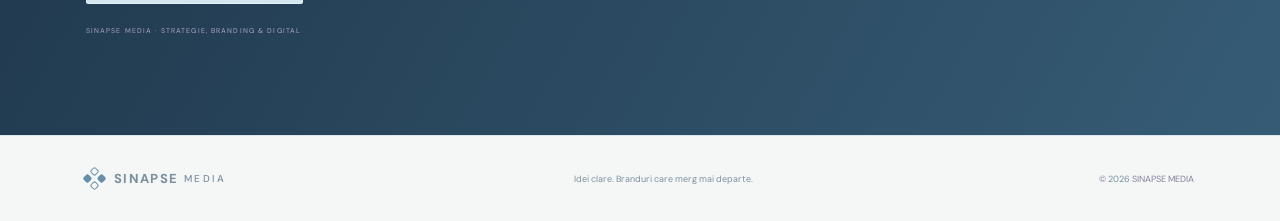
==== commit 3c73fb97: "Place hero video behind headline" ====
--- a/index.html
+++ b/index.html
@@ -33,7 +33,7 @@
       <div class="hero-grid">
         <div class="hero-copy">
           <p class="eyebrow"><span class="eyebrow-dot"></span> STRATEGIE · BRANDING · DIGITAL</p>
-          <h1>Branduri care<br><span class="highlight-title">creează impact real.</span></h1>
+          <h1>Hai să construim<br><span class="highlight-title">un brand care</span><br>creează impact real.</h1>
           <p class="hero-lede">SINAPSE MEDIA conectează strategia, identitatea și conținutul pentru branduri care vor să se diferențieze și să crească sustenabil.</p>
           <div class="hero-actions">
             <a class="button button-primary" href="#contact">Povestește-ne despre proiectul tău <span>↗</span></a>
@@ -41,7 +41,7 @@
           </div>
           <div class="hero-footnote"><span class="footnote-line"></span> O viziune clară. O direcție unitară. Un brand memorabil.</div>
         </div>
-        <div class="hero-visual" aria-label="Compoziție abstractă în crem, gri perlat și lavandă">
+        <div class="hero-visual" aria-label="Videoclip artistic în buclă, fundalul hero-ului"><video class="hero-video" autoplay muted loop playsinline preload="metadata" aria-hidden="true"><source src="assets/hero-motion.mp4" type="video/mp4"></video>
           <div class="hero-visual-glow"></div>
           <div class="visual-sphere sphere-pearl"></div><div class="visual-sphere sphere-lilac"></div><div class="visual-sculpture"></div>
           <div class="visual-ring ring-one"></div><div class="visual-ring ring-two"></div><div class="visual-ring ring-three"></div>
--- a/styles.css
+++ b/styles.css
@@ -1,9 +1,9 @@
 :root {
-  --lavender:#f4f1ff; --lavender-dark:#e9e3fb; --lavender-card:#ebe7fa;
-  --paper:#fbfaff; --navy:#211a55; --navy-2:#30266f; --purple:#7044df;
-  --purple-deep:#5934c4; --purple-light:#d9cdfb; --ink:#27233d;
-  --body:#666279; --muted:#9390a6; --line:#e1dcef;
-  --display:"Manrope",sans-serif; --body-font:"DM Sans",sans-serif;
+  --lavender:#f0e8e0; --lavender-dark:#e6d9e8; --lavender-card:#eee4f0;
+  --paper:#f8f2e9; --navy:#29242b; --navy-2:#39313d; --purple:#927ba9;
+  --purple-deep:#78628f; --purple-light:#d8c8df; --ink:#29242b;
+  --body:#6d656b; --muted:#a29aa0; --line:#e6dcd4;
+  --display:"Cormorant Garamond",Georgia,serif; --body-font:"DM Sans",sans-serif;
 }
 *{box-sizing:border-box}
 html{scroll-behavior:smooth;scroll-padding-top:95px}
@@ -201,3 +201,218 @@
  @keyframes hero-in{from{opacity:0;transform:translateY(12px)}to{opacity:1;transform:translateY(0)}}
  @keyframes visual-in{from{opacity:0;transform:translateX(12px)}to{opacity:1;transform:translateX(0)}}
 }
+
+
+/* SINAPSE MEDIA — warm glassmorphism art direction */
+.brand-name { font-family: "DM Sans", sans-serif; letter-spacing: .11em; font-size: 14px; }
+.brand-name span { letter-spacing: .24em; font-size: 10px; vertical-align: 1px; }
+.site-header { background: rgba(248,242,233,.84); border-bottom-color: rgba(83,68,76,.12); }
+.brand-symbol i { border-color: var(--purple); }
+.brand-symbol i:nth-child(2), .brand-symbol i:nth-child(3) { background: var(--purple); }
+.main-nav { color: #625b60; }
+.nav-cta { border-radius: 999px; padding: 12px 18px; background: rgba(205,190,212,.55); border-color: transparent; color: #453d49; }
+.nav-cta:hover { background: #c9b7d0; }
+.nav-cta span { display: inline-grid; place-items: center; width: 23px; height: 23px; border-radius: 50%; color: #54465e; background: rgba(255,255,255,.52); }
+.hero { min-height: 700px; padding-top: 45px; padding-bottom: 70px; background: radial-gradient(ellipse at 72% 42%,rgba(196,179,212,.4),transparent 34%), radial-gradient(ellipse at 12% 70%,rgba(255,255,255,.84),transparent 40%), var(--lavender); }
+.hero:before { height: 0; }
+.hero-backdrop-one { top: -220px; left: 38%; width: 500px; height: 500px; background: rgba(255,255,255,.68); }
+.hero-backdrop-two { right: -120px; bottom: -270px; width: 580px; height: 580px; background: rgba(196,174,211,.3); }
+.hero-grid { grid-template-columns: minmax(0,1.05fr) minmax(380px,.95fr); gap: 0; max-width: 1320px; }
+.hero-copy { z-index: 4; margin-right: -75px; padding: 43px 44px 40px; border: 1px solid rgba(255,255,255,.86); border-radius: 25px; background: linear-gradient(135deg,rgba(255,252,246,.78),rgba(249,243,238,.52)); box-shadow: 0 24px 70px rgba(90,73,87,.09),inset 0 1px 0 rgba(255,255,255,.95); backdrop-filter: blur(22px); }
+.eyebrow, .contact-eyebrow { color: #82708e; letter-spacing: .22em; }
+.eyebrow-dot { background: #a28ab8; box-shadow: 0 0 0 4px rgba(146,123,169,.13); }
+.hero h1 { max-width: 760px; font-size: clamp(53px,6.1vw,87px); font-weight: 600; line-height: .95; letter-spacing: -.055em; color: #302a31; }
+.highlight-title { color: #8e79a4; }
+.hero-lede { max-width: 470px; margin-top: 25px; font-size: 13px; color: #655d62; line-height: 1.85; }
+.button { border-radius: 999px; padding: 15px 20px; min-height: 48px; }
+.button-primary { background: #c3b0cb; color: #3d3445; border-color: rgba(255,255,255,.4); box-shadow: 0 8px 24px rgba(110,89,123,.13); }
+.button-primary:hover { background: #b5a0c0; box-shadow: 0 12px 28px rgba(110,89,123,.18); }
+.text-link { color: #655c63; }
+.text-link span { color: #907aa4; }
+.hero-footnote { color: #81777d; }
+.footnote-line { background: #b7a4c4; }
+.hero-visual { height: 555px; margin-left: 0; border: 1px solid rgba(255,255,255,.72); border-radius: 29px; overflow: visible; background: radial-gradient(ellipse at 58% 28%,rgba(182,157,207,.54),transparent 25%), radial-gradient(ellipse at 80% 74%,rgba(151,126,176,.43),transparent 28%), linear-gradient(135deg,rgba(240,231,224,.84),rgba(216,202,217,.68) 58%,rgba(245,236,224,.93)); box-shadow: inset 0 0 0 8px rgba(255,255,255,.18),0 25px 65px rgba(78,61,78,.12); }
+.hero-visual:before { inset: 11px; border: 1px solid rgba(255,255,255,.62); border-radius: 21px; }
+.hero-visual-glow { width: 360px; height: 360px; top: 46%; left: 54%; background: rgba(184,159,211,.49); filter: blur(35px); }
+.visual-ring { border-color: rgba(130,106,153,.4); }
+.ring-one { width: 80%; height: 48%; left: 58%; top: 47%; transform: translate(-50%,-50%) rotate(-35deg); }
+.ring-two { width: 63%; height: 77%; left: 57%; top: 46%; transform: translate(-50%,-50%) rotate(40deg); border-color: rgba(255,255,255,.72); }
+.ring-three { width: 95%; height: 35%; left: 56%; top: 52%; transform: translate(-50%,-50%) rotate(24deg); border-color: rgba(135,112,152,.3); }
+.visual-core { width: 156px; height: 156px; top: 46%; left: 58%; border-color: rgba(255,255,255,.84); background: radial-gradient(circle at 35% 25%,#fff 0%,#e0d4e8 44%,#b6a0c8 80%,#d7c8d8 100%); box-shadow: inset -13px -15px 25px rgba(102,78,117,.14),inset 7px 7px 19px rgba(255,255,255,.98),0 0 0 13px rgba(255,255,255,.22),0 18px 38px rgba(88,69,91,.2); }
+.visual-core span { color: #57475f; font-family: "Cormorant Garamond",Georgia,serif; font-size: 78px; font-weight: 600; }
+.visual-core small { color: #76647e; font-size: 6px; }
+.visual-sphere { position: absolute; z-index: 2; border-radius: 50%; pointer-events: none; }
+.sphere-pearl { width: 104px; height: 104px; left: 9%; top: 14%; background: radial-gradient(circle at 28% 22%,#fff 0%,#fbf7ec 16%,#d3c9c0 40%,#a69d98 72%,#f5eee1 100%); box-shadow: inset -10px -10px 16px rgba(82,69,68,.17), inset 5px 5px 12px #fff, 0 18px 22px rgba(82,65,72,.18); }
+.sphere-lilac { width: 56px; height: 56px; right: 8%; top: 38%; background: radial-gradient(circle at 31% 25%,#fff 0%,#d9c9e4 24%,#9881ad 58%,#75627f 82%,#d5c5dd 100%); box-shadow: inset -7px -6px 12px rgba(51,36,61,.23),inset 3px 3px 8px rgba(255,255,255,.92),0 13px 20px rgba(81,62,88,.18); }
+.visual-sculpture { position: absolute; z-index: 1; right: 10%; bottom: 14%; width: 145px; height: 230px; border-radius: 64% 36% 60% 40% / 45% 40% 60% 55%; transform: rotate(33deg); background: linear-gradient(122deg,rgba(255,255,255,.95) 0%,rgba(208,190,219,.9) 20%,rgba(142,116,166,.92) 44%,rgba(235,223,236,.94) 60%,rgba(151,126,172,.92) 76%,rgba(255,255,255,.92) 100%); box-shadow: inset 10px 4px 15px rgba(255,255,255,.9),inset -12px -15px 22px rgba(68,48,76,.23),0 20px 30px rgba(76,58,83,.16); filter: saturate(.72); }
+.visual-sculpture:after { content:""; position:absolute; width:58%; height:100%; left:15%; top:0; border-radius:50%; border-left:1px solid rgba(255,255,255,.87); transform:rotate(13deg); }
+.visual-orbit-dot { background: radial-gradient(circle at 30% 20%,white,#d3c5db 45%,#94829b 75%,white); border:1px solid rgba(255,255,255,.85); box-shadow: inset -2px -3px 5px rgba(54,40,59,.2),0 7px 13px rgba(62,49,68,.16); }
+.dot-one { left: 35%; top: 18%; }
+.dot-two { right: 15%; top: 17%; }
+.dot-three { left: 15%; bottom: 19%; }
+.float-card { position: absolute; z-index: 5; padding: 17px 17px; gap: 12px; border: 1px solid rgba(255,255,255,.86); border-radius: 17px; background: linear-gradient(132deg,rgba(255,251,245,.84),rgba(238,229,235,.62)); box-shadow: inset 0 1px 0 rgba(255,255,255,.98),0 15px 34px rgba(72,55,77,.11); backdrop-filter: blur(16px); }
+.float-card-one { top: 12%; left: auto; right: 3%; }
+.float-card-two { right: 15%; bottom: 34%; }
+.float-card-three { right: 3%; bottom: 7%; }
+.float-icon { width: 35px; height: 35px; border-radius: 11px; background: linear-gradient(145deg,#e9dff0,#bca8c9); color: #6f587d; font-size: 17px; }
+.float-card b { color: #342d37; font-family: "Cormorant Garamond",Georgia,serif; font-size: 18px; font-weight: 600; }
+.float-card small { margin-top: 5px; color: #71676f; font-size: 8px; }
+.float-card em { display: grid; place-items: center; width: 26px; height: 26px; margin-left: 8px; border: 1px solid rgba(113,97,119,.38); border-radius: 50%; color: #5b4f62; font-style: normal; font-size: 13px; }
+.visual-caption { z-index: 4; right: 7%; bottom: 3%; color: #7f6d87; font-size: 7px; letter-spacing: .16em; }
+.hero-bottom { color: #82777d; border-color: rgba(92,72,90,.17); }
+.intro-section,.for-whom-section { background: var(--paper); }
+.services-section { background: linear-gradient(140deg,#f0e7df 0%,#f2eaf0 52%,#eee2e0 100%); }
+.process-section { background: #eee5e8; }
+.section-label { color: #82777f; }
+.section-label span { color: #927ba9; }
+.section-heading h2,.for-whom-copy h2 { font-family: "Cormorant Garamond",Georgia,serif; font-weight: 600; letter-spacing: -.045em; color: #302830; }
+.highlight-underline { color: #8f79a3; }
+.intro-card { border-radius: 17px; background: linear-gradient(145deg,rgba(255,255,255,.76),rgba(241,232,235,.65)); border-color: rgba(255,255,255,.88); box-shadow: inset 0 1px 0 white,0 8px 24px rgba(88,69,83,.04); }
+.card-icon { border-radius: 13px; background: rgba(255,255,255,.74); border-color: #d7c8de; color: #8e76a1; }
+.intro-callout { border-radius: 16px; background: rgba(226,215,228,.67); border-color: rgba(255,255,255,.86); }
+.callout-mark { background: #94809e; }
+.service-card { border-radius: 18px; background: rgba(255,252,247,.68); border-color: rgba(255,255,255,.9); box-shadow: inset 0 1px 0 rgba(255,255,255,.96),0 10px 30px rgba(70,54,71,.05); }
+.service-card-tall { background: rgba(255,253,248,.84); }
+.service-card-icon { border-radius: 50%; border-color: #d7c6dc; color: #8a719f; }
+.service-tag { color: #887398; }
+.service-card h3 { font-family: "Cormorant Garamond",Georgia,serif; font-size: clamp(25px,2.6vw,34px); font-weight: 600; letter-spacing: -.035em; }
+.for-whom-visual { border-radius: 22px; background: linear-gradient(135deg,#f0e4d8,#e6dce9 55%,#eee3d8); }
+.for-whom-blob { border-color: rgba(128,100,145,.3); }
+.statement-card { border-radius: 17px; background: linear-gradient(135deg,rgba(255,252,246,.93),rgba(243,233,236,.77)); border-color: rgba(255,255,255,.88); backdrop-filter: blur(17px); }
+.statement-card p { font-family: "Cormorant Garamond",Georgia,serif; font-weight: 600; }
+.statement-card em { color: #8e78a2; }
+.statement-badge { border-radius: 13px; background: rgba(255,251,246,.82); border-color: rgba(255,255,255,.95); }
+.process-grid { border-radius: 18px; border-color: rgba(255,255,255,.9); background: rgba(255,255,255,.28); }
+.process-grid article { background: rgba(255,252,248,.55); }
+.process-grid article+article { border-color: rgba(147,126,148,.2); }
+.process-icon { border-color: #d7c6dc; color: #8a719f; }
+.contact-section { background: linear-gradient(120deg,#39313d,#514256); }
+.contact-inner h2 { font-family: "Cormorant Garamond",Georgia,serif; font-weight: 600; letter-spacing: -.045em; }
+.contact-inner h2 span { color: #c9b6d3; }
+.contact-section .button-primary { background: #c5b0ce; color: #39313d; }
+.contact-shape { border-color: rgba(230,214,235,.23); }
+.site-footer { background: #f8f2e9; border-color: #e6dcd4; }
+@media(max-width:950px) {
+  .hero-grid { grid-template-columns:minmax(0,1fr) minmax(310px,.9fr); }
+  .hero-copy { margin-right:-45px; padding:34px 33px; }
+  .hero h1 { font-size:clamp(48px,6.1vw,72px); }
+  .hero-visual { height:510px; }
+  .float-card { padding:13px; }
+  .float-card b { font-size:16px; }
+}
+@media(max-width:700px) {
+  .hero { padding:42px 6vw 61px; }
+  .hero-grid { display:flex; flex-direction:column; gap:20px; }
+  .hero-copy { margin:0; padding:27px 24px 28px; border-radius:21px; }
+  .hero h1 { font-size:clamp(43px,12vw,64px); }
+  .hero-lede { font-size:12px; }
+  .hero-visual { height:380px; width:100%; margin:0; border-radius:22px; }
+  .visual-core { width:115px; height:115px; }
+  .visual-core span { font-size:58px; }
+  .visual-sphere.sphere-pearl { width:66px;height:66px;left:7%;top:12%; }
+  .visual-sphere.sphere-lilac { width:40px;height:40px;right:7%;top:37%; }
+  .visual-sculpture { width:86px;height:150px;right:9%;bottom:13%; }
+  .float-card { gap:7px; padding:10px; border-radius:12px; }
+  .float-card-one { top:8%;right:2%; }
+  .float-card-two { right:6%;bottom:31%; }
+  .float-card-three { right:2%;bottom:5%; }
+  .float-card b { font-size:15px; }
+  .float-card small { font-size:7px; }
+  .float-icon { width:28px;height:28px; }
+  .float-card em { width:21px;height:21px;margin-left:3px; }
+  .visual-core { left:38%;top:48%; }
+  .hero-bottom { font-size:6px; }
+  .section-heading h2,.for-whom-copy h2 { font-size:clamp(35px,9.3vw,48px); }
+  .service-card h3 { font-size:27px; }
+  .contact-inner h2 { font-size:clamp(45px,11vw,68px); }
+}
+/* SINAPSE MEDIA — glacial editorial motion hero */
+:root {
+  --lavender:#e4edf3; --lavender-dark:#d8e7ef; --lavender-card:#eaf2f6;
+  --paper:#f5f7f7; --navy:#1d3246; --navy-2:#2c4b61; --purple:#668ea8;
+  --purple-deep:#426b87; --purple-light:#c9dce9; --ink:#1d3246;
+  --body:#5d6e7c; --muted:#8297a5; --line:#dce7ed;
+}
+body{background:var(--paper);color:var(--navy)}
+.site-header{background:rgba(244,248,250,.9);border-bottom-color:rgba(72,104,127,.13);backdrop-filter:blur(20px)}
+.brand-symbol i{border-color:#668ea8}.brand-symbol i:nth-child(2),.brand-symbol i:nth-child(3){background:#668ea8}
+.brand-name span{color:#648ba5}
+.main-nav{color:#536c7d}.main-nav>a:not(.nav-cta):hover{color:#739db7}
+.nav-cta{border-radius:2px;border-color:rgba(106,148,174,.4);background:rgba(210,228,239,.34);color:#29485e}
+.hero{isolation:isolate;min-height:720px;padding-top:66px;padding-bottom:76px;background:linear-gradient(180deg,#d9e7ef 0%,#edf4f7 41%,#c7dce8 73%,#eaf1f4 100%)}
+.hero-backdrop-one{top:-230px;left:43%;width:540px;height:540px;background:rgba(255,255,255,.68);animation:mist-drift 12s ease-in-out infinite alternate}
+.hero-backdrop-two{right:-160px;bottom:-290px;width:650px;height:650px;background:rgba(174,205,222,.3);animation:mist-drift 15s ease-in-out infinite alternate-reverse}
+.hero-grid{grid-template-columns:minmax(0,1fr) minmax(380px,.96fr);gap:3%}
+.hero-copy{margin-right:-68px;padding:35px 38px;border:1px solid rgba(255,255,255,.74);background:rgba(247,250,251,.5);box-shadow:0 20px 56px rgba(65,93,111,.08),inset 0 1px 0 rgba(255,255,255,.9);backdrop-filter:blur(18px)}
+.eyebrow,.contact-eyebrow{color:#587d96}
+.eyebrow-dot{background:#83a9c2;box-shadow:0 0 0 4px rgba(95,143,174,.12)}
+.hero h1{font-family:"Manrope","DM Sans",Arial,sans-serif;font-weight:500;font-size:clamp(48px,6.1vw,82px);line-height:.98;letter-spacing:-.07em;color:#1d3246}
+.highlight-title{color:#648ea9}
+.hero-lede{color:#526c7d;max-width:420px}
+.button-primary{border-radius:2px;background:#25445c;color:#f8fbfc;box-shadow:0 9px 24px rgba(52,88,112,.17)}
+.button-primary:hover{background:#426b87}
+.text-link{color:#2e4c62}.text-link span{color:#759db7}
+.hero-footnote{color:#6e899e}.footnote-line{background:#8daec2}
+.hero-visual{height:555px;border-radius:3px;border:1px solid rgba(255,255,255,.88);background:radial-gradient(ellipse at 57% 45%,rgba(255,255,255,.9),transparent 29%),linear-gradient(145deg,#d8e4eb 0%,#eef3f5 45%,#b9d1df 100%);box-shadow:inset 0 0 0 7px rgba(255,255,255,.22),0 25px 65px rgba(49,78,96,.14);perspective:900px;isolation:isolate}
+.hero-visual:before{inset:11px;border-radius:0;border-color:rgba(255,255,255,.7)}
+.hero-visual-glow{width:340px;height:340px;top:47%;left:51%;background:rgba(240,177,100,.22);filter:blur(42px);animation:ember-aura 4.8s ease-in-out infinite alternate}
+.visual-ring{z-index:2;border-color:rgba(61,81,94,.3);border-width:1px;box-shadow:0 0 1px rgba(255,255,255,.5)}
+.ring-one{width:68%;height:51%;top:46%;left:52%;transform:translate(-50%,-50%) rotate(-34deg);animation:wire-orbit-a 13s ease-in-out infinite alternate}
+.ring-two{width:65%;height:70%;top:46%;left:52%;transform:translate(-50%,-50%) rotate(43deg);border-color:rgba(255,255,255,.92);animation:wire-orbit-b 17s ease-in-out infinite alternate}
+.ring-three{width:84%;height:36%;top:48%;left:52%;transform:translate(-50%,-50%) rotate(16deg);border-color:rgba(83,110,128,.24);animation:wire-orbit-c 11s ease-in-out infinite alternate}
+.visual-core{z-index:3;top:46%;left:52%;width:84px;height:84px;border:1px solid rgba(255,255,255,.68);border-radius:50%;background:radial-gradient(circle at 39% 35%,#fff8e9 0%,#ffd997 13%,#f7ad54 29%,rgba(247,165,75,.68) 43%,rgba(231,155,76,.12) 68%,transparent 76%);box-shadow:0 0 19px rgba(246,172,85,.66),0 0 48px rgba(245,177,98,.36),inset 0 0 12px rgba(255,248,223,.84);isolation:isolate;animation:core-breathe 3.8s ease-in-out infinite}
+.visual-core:before{content:"";position:absolute;z-index:-1;inset:-116px;border-radius:50%;background:repeating-radial-gradient(ellipse at 47% 49%,transparent 0 8px,rgba(48,65,76,.56) 9px,transparent 10px 16px),repeating-conic-gradient(from 8deg at 50% 50%,rgba(57,73,84,.66) 0deg .65deg,transparent .9deg 9deg,rgba(255,255,255,.58) 9.2deg 9.8deg,transparent 10deg 15deg);mask-image:radial-gradient(ellipse at center,black 0 56%,rgba(0,0,0,.68) 64%,transparent 76%);transform:rotate(-14deg) scaleY(.94);opacity:.92;animation:mesh-tumble 10s linear infinite}
+.visual-core:after{content:"";position:absolute;z-index:1;left:50%;top:50%;width:25px;height:25px;transform:translate(-50%,-50%);border-radius:50%;background:radial-gradient(circle at 35% 30%,#fffef1 0 8%,#ffdc95 25%,#ffad43 52%,rgba(241,131,43,.16) 78%,transparent);box-shadow:0 0 10px 4px rgba(255,191,104,.74),0 0 28px 13px rgba(243,146,60,.24);animation:ember-flash 2.7s ease-in-out infinite alternate}
+.visual-core span{font-size:0;opacity:0}
+.visual-core small{position:absolute;z-index:2;bottom:-42px;left:50%;transform:translateX(-50%);white-space:nowrap;color:#526f83;font-size:6px;letter-spacing:.18em;text-shadow:0 1px 3px white}
+.visual-sphere{border:1px solid rgba(255,255,255,.92);background:radial-gradient(circle at 30% 20%,white,#d9eaf2 48%,#88abc2 85%,white);box-shadow:0 5px 12px rgba(42,80,104,.18);animation:particle-float 5.5s ease-in-out infinite alternate}
+.sphere-pearl{background:radial-gradient(circle at 28% 22%,#fff 0%,#edf6fa 25%,#b4cfdf 68%,#f5fbfd 100%);box-shadow:inset -10px -10px 16px rgba(82,105,119,.14),inset 5px 5px 12px #fff,0 18px 22px rgba(82,105,119,.14)}
+.sphere-lilac{background:radial-gradient(circle at 31% 25%,#fff 0%,#d8e9f1 24%,#88abc2 58%,#587e98 82%,#d5e7ef 100%)}
+.visual-sculpture{opacity:.2;right:2%;bottom:0;width:100px;height:190px;filter:blur(1px);mix-blend-mode:screen}
+.visual-sculpture:after{border-color:rgba(255,255,255,.45)}
+.visual-orbit-dot{width:7px;height:7px;border:1px solid rgba(255,255,255,.96);background:radial-gradient(circle at 30% 25%,#fff,#f8d59d 38%,#db9b55 78%);box-shadow:0 0 13px rgba(245,175,96,.48);animation:particle-float 5.5s ease-in-out infinite alternate}
+.dot-one{left:28%;top:25%;animation-delay:-2s}.dot-two{right:14%;top:29%;animation-delay:-4s}.dot-three{left:18%;bottom:23%;animation-delay:-1s}
+.float-card{z-index:5;border-radius:2px;background:rgba(247,250,252,.78);border-color:rgba(255,255,255,.88);box-shadow:0 12px 30px rgba(53,86,107,.1);backdrop-filter:blur(16px);animation:card-hover 6s ease-in-out infinite alternate}
+.float-card b{font-family:"Manrope","DM Sans",Arial,sans-serif;font-size:11px;font-weight:600;color:#263e51}.float-card small{font-size:7px;color:#71899a}
+.float-icon{border-radius:0;background:#d9e8f0;color:#547d98}.float-card em{border-radius:0;background:#d9e8f0;color:#547d98}
+.float-card-one{top:12%;right:3%;left:auto}.float-card-two{right:5%;bottom:28%;animation-delay:-3s}.float-card-three{right:4%;bottom:5%;animation-delay:-1.5s}
+.visual-caption{z-index:5;color:#617f95}
+.hero-bottom{color:#668398;border-color:rgba(49,84,107,.17)}
+.intro-section{background:#f5f7f7}
+.intro-card{border-radius:2px;background:linear-gradient(145deg,rgba(255,255,255,.9),rgba(230,240,245,.68));border-color:rgba(255,255,255,.96);box-shadow:0 12px 32px rgba(50,82,102,.045)}
+.card-icon{border-radius:2px;border-color:#d3e2ea;background:#f6fafb;color:#668da8}
+.intro-callout{border-radius:2px;background:#e1edf3;border-color:rgba(255,255,255,.96)}
+.callout-mark{border-radius:0;background:#27475e}
+.services-section{background:linear-gradient(135deg,#e5eff5 0%,#eff5f7 50%,#d7e7f0 100%)}
+.service-card{border-radius:2px;background:rgba(249,252,253,.74);border-color:rgba(255,255,255,.96);box-shadow:0 12px 32px rgba(53,86,108,.055)}
+.service-card-head{border-color:#dce8ee}.service-card-head>span:first-child{color:#6e8fa4}.service-card-icon{border-radius:0;border-color:#d3e2ea;color:#628ca7}
+.service-tag{color:#678ba3}.service-card h3{font-family:"Cormorant Garamond",Georgia,serif;font-weight:600;color:#20384d}
+.service-description{color:#5d6e7c}.service-card ul{border-color:#dce8ee}.service-card li{color:#50687a}.service-card li:before{color:#739bb5}
+.for-whom-visual{border-radius:2px;background:linear-gradient(145deg,#dceaf2,#f1f6f8 48%,#b8d2e2);border-color:#fff}
+.for-whom-blob{border-color:rgba(83,125,152,.36)}
+.statement-card{border-radius:2px;background:rgba(249,252,252,.86);border-color:rgba(255,255,255,.98);box-shadow:0 18px 45px rgba(43,77,99,.12)}
+.statement-card p{color:#21384b}.statement-card em{color:#638da8}
+.statement-badge{border-radius:2px;background:rgba(247,250,252,.78);border-color:rgba(255,255,255,.9)}
+.process-section{background:#e6f0f5}
+.process-grid{border-radius:2px;border-color:rgba(255,255,255,.98);background:rgba(255,255,255,.28)}
+.process-grid article{background:rgba(250,252,253,.58)}.process-grid article+article{border-color:rgba(101,143,168,.2)}
+.process-number{color:#6e8fa4}.process-icon{border-radius:0;border-color:#d3e2ea;color:#628ca7}
+.contact-section{background:linear-gradient(120deg,#1d3347,#365c75)}
+.contact-section .section-label{color:#bdd2de}.contact-section .section-label span{color:#d7e9f1}
+.contact-eyebrow{color:#b9d0de}.contact-inner h2 span{color:#c2dce9}.contact-lede{color:#d0dfe7}
+.contact-section .button-primary{background:#d4e7f0;color:#203b51}.contact-shape{border-color:rgba(223,241,249,.22)}
+.site-footer{background:#f5f7f7;border-color:#dce7ed}.site-footer p,.site-footer span{color:#7c909e}
+@keyframes mesh-tumble{0%{transform:rotate(-14deg) scaleY(.94) scaleX(1)}50%{transform:rotate(8deg) scaleY(1.03) scaleX(.94)}100%{transform:rotate(24deg) scaleY(.9) scaleX(1.04)}}
+@keyframes wire-orbit-a{0%{transform:translate(-50%,-50%) rotate(-34deg) scaleX(1)}100%{transform:translate(-50%,-50%) rotate(32deg) scaleX(.87)}}
+@keyframes wire-orbit-b{0%{transform:translate(-50%,-50%) rotate(43deg) scaleX(1)}100%{transform:translate(-50%,-50%) rotate(-25deg) scaleX(.9)}}
+@keyframes wire-orbit-c{0%{transform:translate(-50%,-50%) rotate(16deg) scaleY(1)}100%{transform:translate(-50%,-50%) rotate(54deg) scaleY(.82)}}
+@keyframes core-breathe{0%,100%{filter:brightness(.96);transform:translate(-50%,-50%) scale(.94)}50%{filter:brightness(1.14);transform:translate(-50%,-50%) scale(1.06)}}
+@keyframes ember-aura{0%{opacity:.55;transform:translate(-50%,-50%) scale(.88)}100%{opacity:1;transform:translate(-48%,-52%) scale(1.12)}}
+@keyframes ember-flash{0%{opacity:.76;filter:brightness(.9);transform:translate(-50%,-50%) scale(.88)}100%{opacity:1;filter:brightness(1.3);transform:translate(-50%,-50%) scale(1.18)}}
+@keyframes particle-float{0%{transform:translate3d(0,0,0) scale(.8)}100%{transform:translate3d(8px,-15px,0) scale(1.18)}}
+@keyframes card-hover{0%{transform:translateY(0)}100%{transform:translateY(-7px)}}
+@keyframes water-shimmer{0%{opacity:.4;transform:perspective(170px) rotateX(63deg) translateX(-4px) scaleX(.94)}100%{opacity:.83;transform:perspective(170px) rotateX(63deg) translateX(5px) scaleX(1.04)}}
+@keyframes mist-drift{0%{transform:translate3d(-15px,0,0) scale(.95)}100%{transform:translate3d(14px,12px,0) scale(1.05)}}
+@media(max-width:950px){.hero-grid{grid-template-columns:minmax(0,1fr) minmax(310px,.9fr)}.hero-copy{margin-right:-45px;padding:30px}.hero h1{font-size:clamp(46px,6vw,68px)}.hero-visual{height:510px}}
+@media(max-width:700px){.hero{padding:38px 6vw 61px;min-height:0}.hero-grid{gap:20px}.hero-copy{margin:0;padding:24px 21px;background:rgba(245,249,251,.46)}.hero h1{font-size:clamp(44px,11.5vw,62px)}.hero-visual{height:365px;margin:0}.visual-core{width:68px;height:68px;left:46%;top:37%}.visual-core:before{inset:-88px}.visual-core:after{width:20px;height:20px}.ring-one,.ring-two,.ring-three{left:46%;top:43%}.hero-visual-glow{left:46%;top:40%;width:250px;height:250px}.float-card{padding:9px;gap:7px}.float-card b{font-size:10px}.float-card small{font-size:7px}.float-card-one{top:8%;right:2%}.float-card-two{right:3%;bottom:24%}.float-card-three{right:2%;bottom:5%}.visual-core small{bottom:-35px;font-size:5px}.contact-shape{right:-120%;top:-10%}.intro-cards{gap:11px}.intro-card{padding:20px}.services-grid{gap:12px}}
+@media(prefers-reduced-motion:reduce){.hero *, .hero:before, .hero:after{animation:none!important;scroll-behavior:auto!important}}
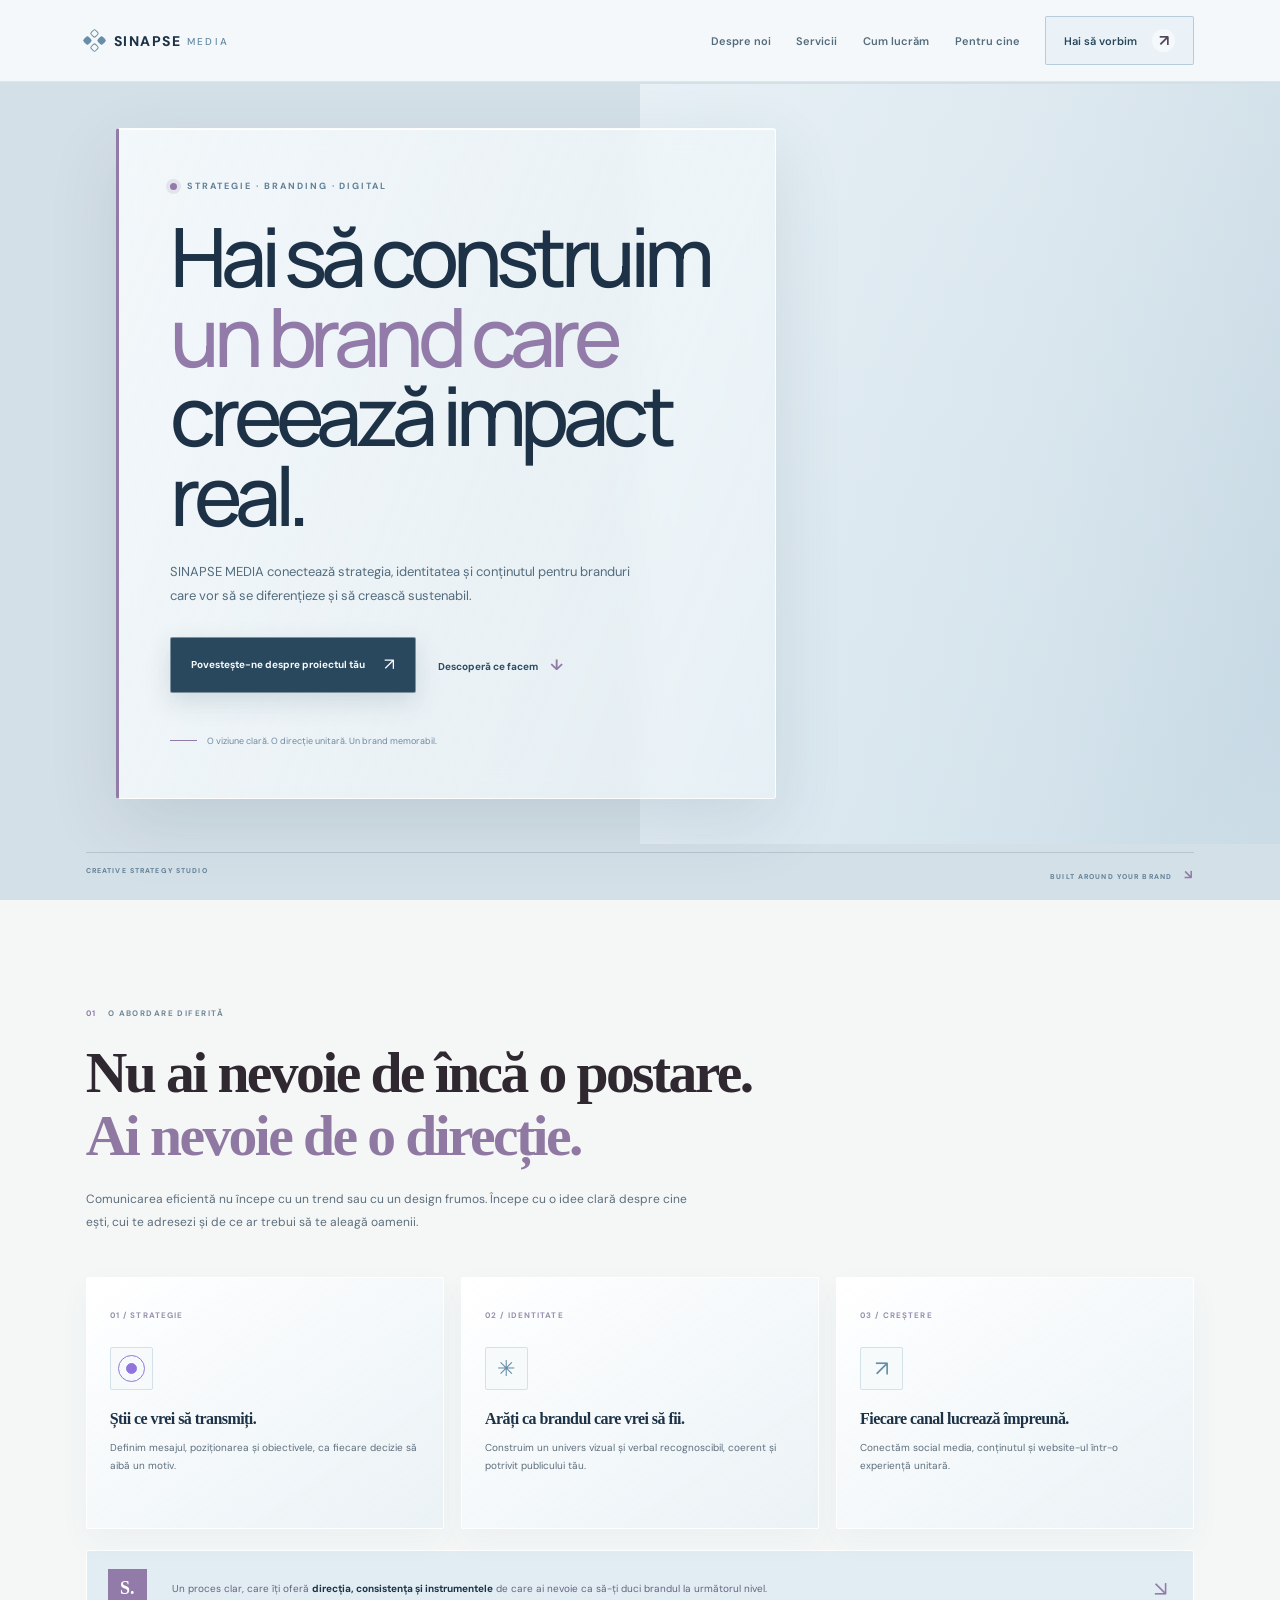
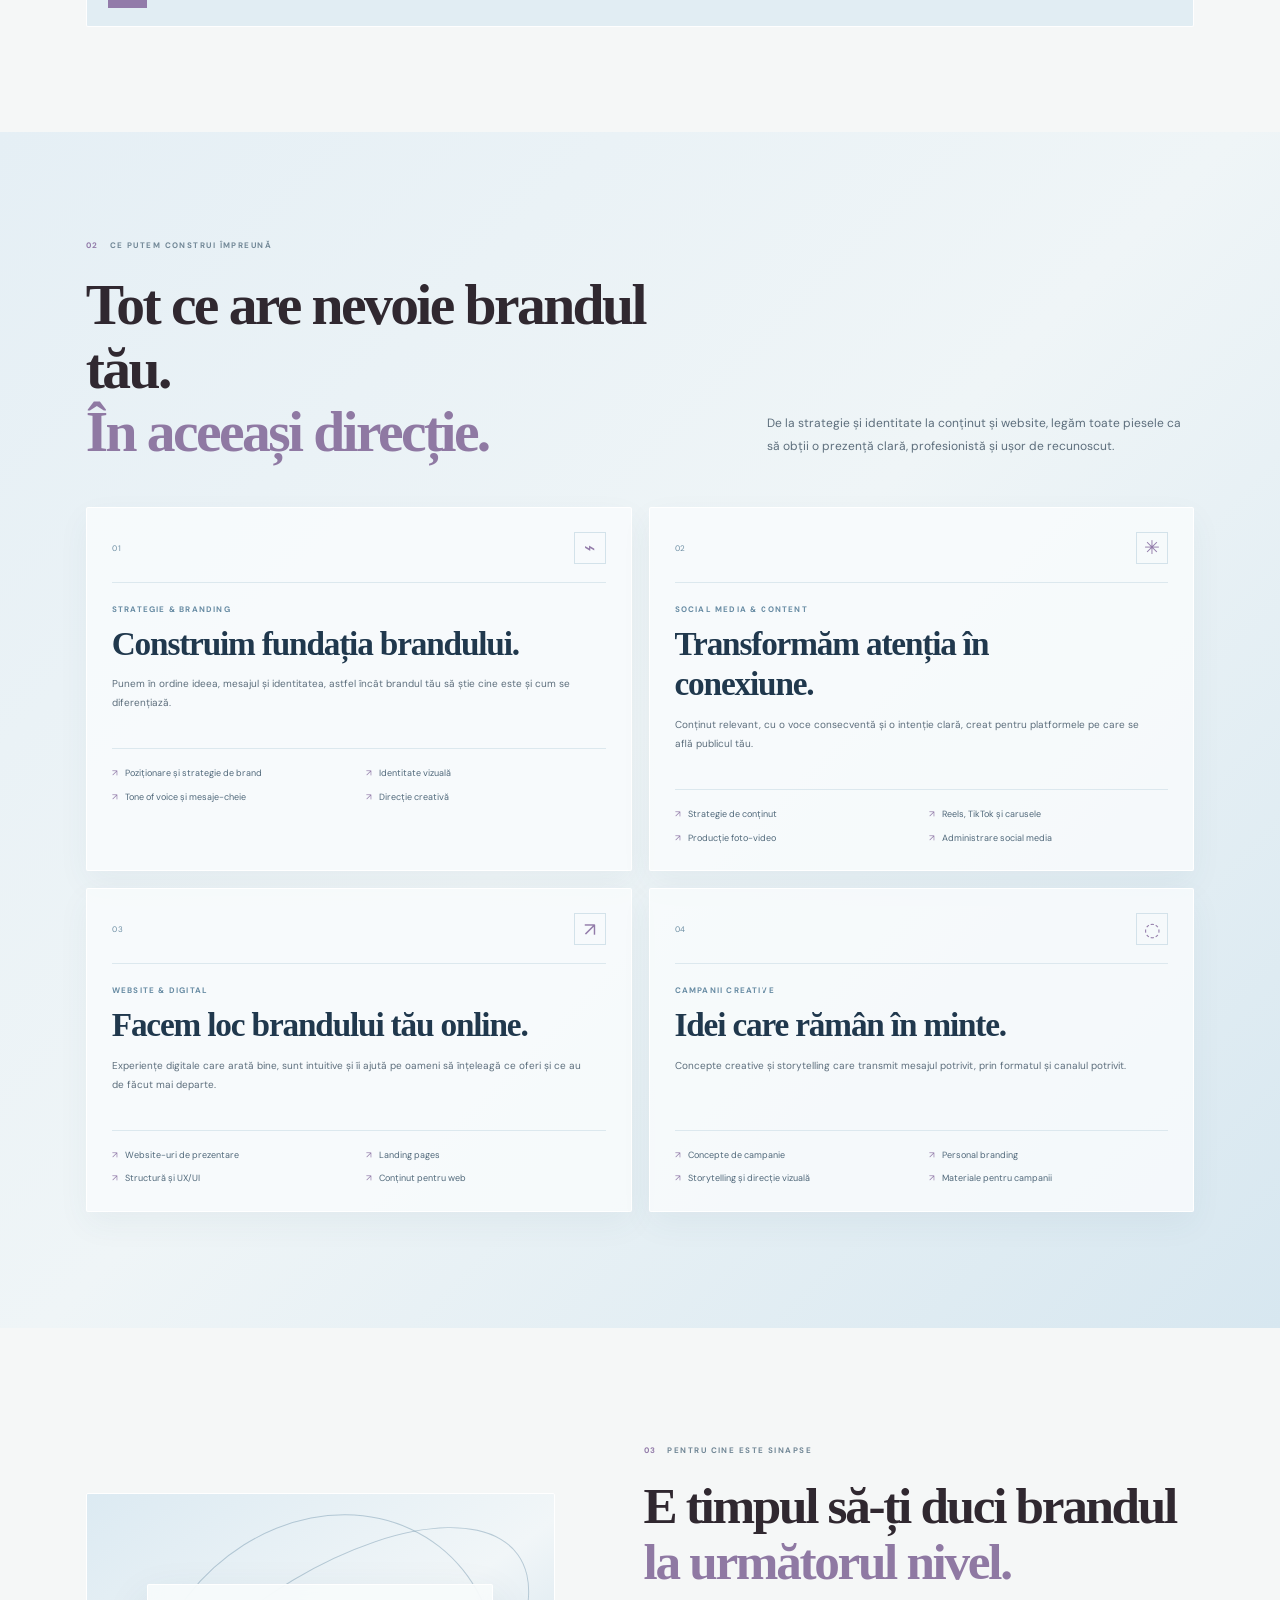
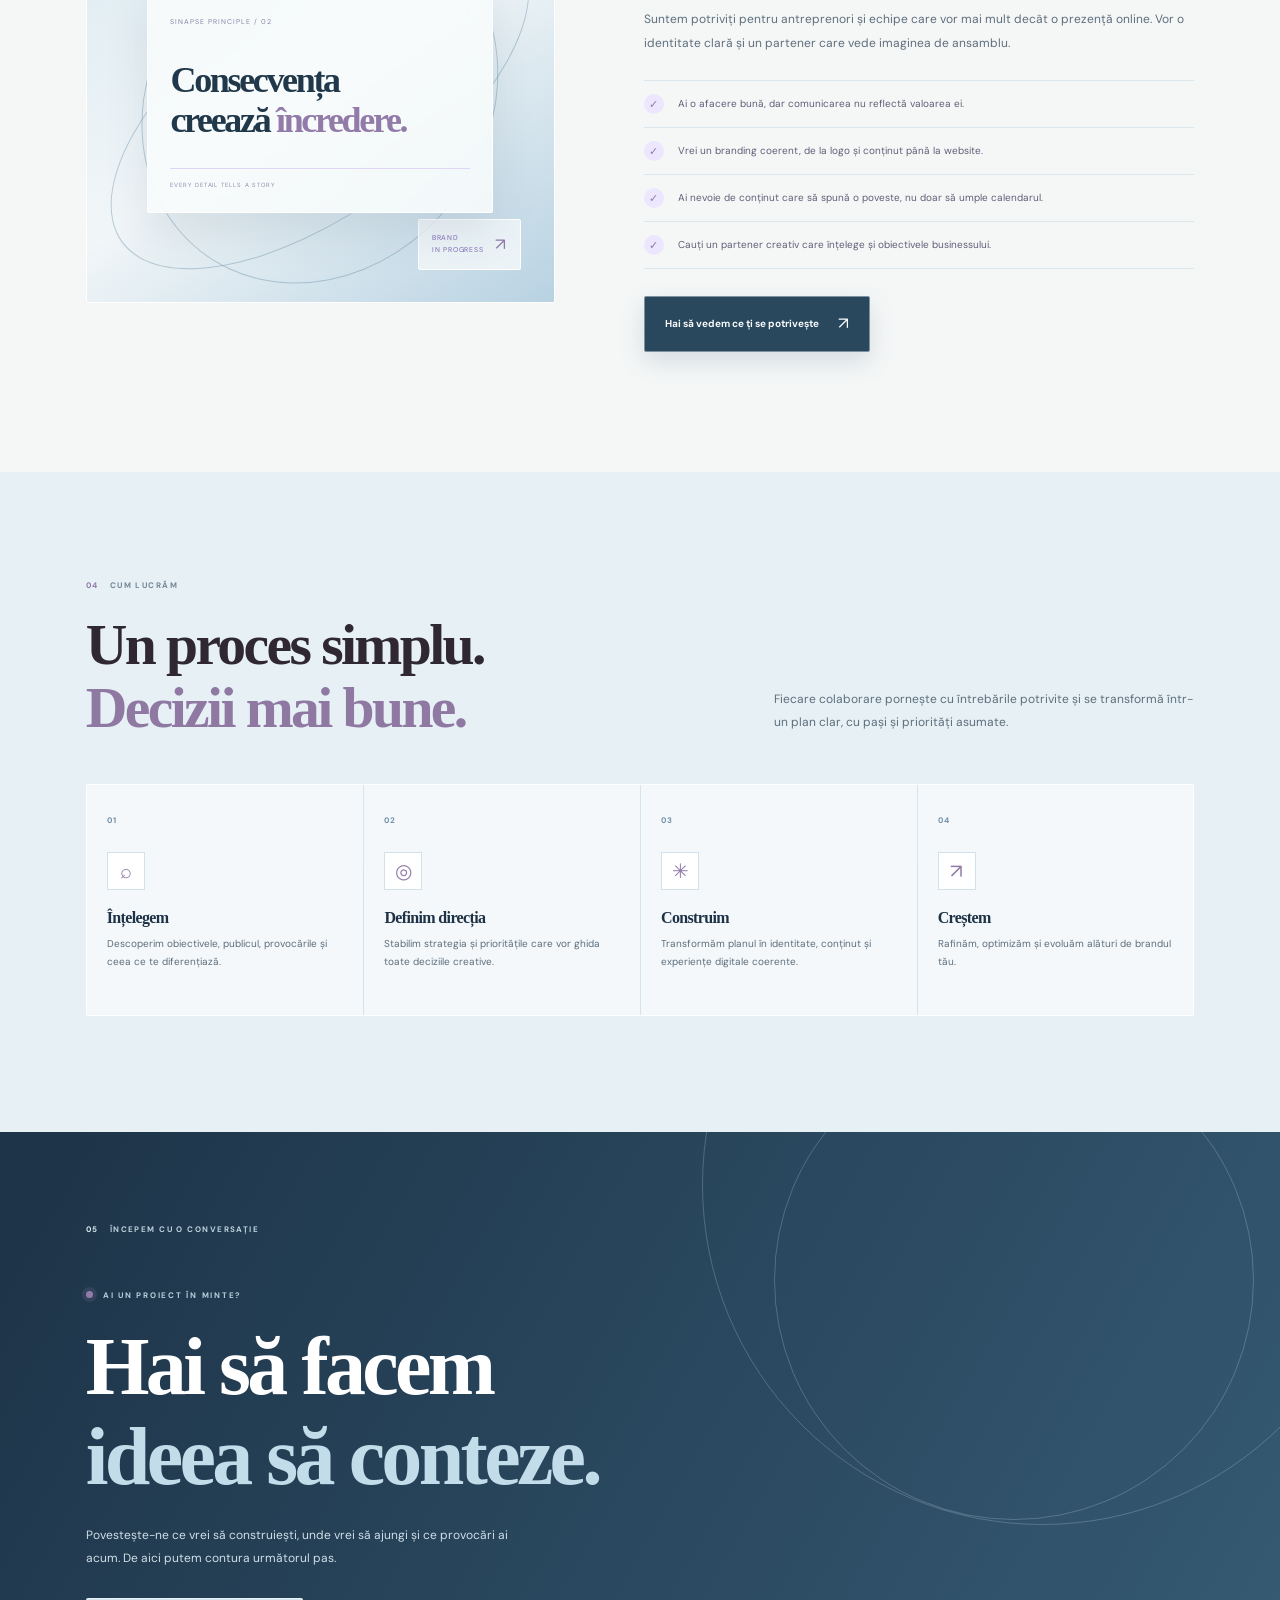
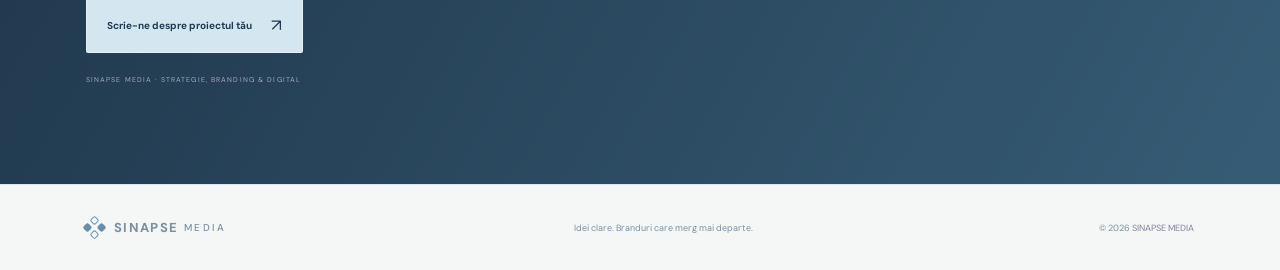
==== commit 7446474f: "Use root hero video asset" ====
--- a/index.html
+++ b/index.html
@@ -41,7 +41,7 @@
           </div>
           <div class="hero-footnote"><span class="footnote-line"></span> O viziune clară. O direcție unitară. Un brand memorabil.</div>
         </div>
-        <div class="hero-visual" aria-label="Videoclip artistic în buclă, fundalul hero-ului"><video class="hero-video" autoplay muted loop playsinline preload="metadata" aria-hidden="true"><source src="assets/hero-motion.mp4" type="video/mp4"></video>
+        <div class="hero-visual" aria-label="Videoclip artistic în buclă, fundalul hero-ului"><video class="hero-video" autoplay muted loop playsinline preload="metadata" aria-hidden="true"><source src="hero-motion.mp4" type="video/mp4"></video>
           <div class="hero-visual-glow"></div>
           <div class="visual-sphere sphere-pearl"></div><div class="visual-sphere sphere-lilac"></div><div class="visual-sculpture"></div>
           <div class="visual-ring ring-one"></div><div class="visual-ring ring-two"></div><div class="visual-ring ring-three"></div>
--- a/styles.css
+++ b/styles.css
@@ -416,3 +416,60 @@
 @media(max-width:950px){.hero-grid{grid-template-columns:minmax(0,1fr) minmax(310px,.9fr)}.hero-copy{margin-right:-45px;padding:30px}.hero h1{font-size:clamp(46px,6vw,68px)}.hero-visual{height:510px}}
 @media(max-width:700px){.hero{padding:38px 6vw 61px;min-height:0}.hero-grid{gap:20px}.hero-copy{margin:0;padding:24px 21px;background:rgba(245,249,251,.46)}.hero h1{font-size:clamp(44px,11.5vw,62px)}.hero-visual{height:365px;margin:0}.visual-core{width:68px;height:68px;left:46%;top:37%}.visual-core:before{inset:-88px}.visual-core:after{width:20px;height:20px}.ring-one,.ring-two,.ring-three{left:46%;top:43%}.hero-visual-glow{left:46%;top:40%;width:250px;height:250px}.float-card{padding:9px;gap:7px}.float-card b{font-size:10px}.float-card small{font-size:7px}.float-card-one{top:8%;right:2%}.float-card-two{right:3%;bottom:24%}.float-card-three{right:2%;bottom:5%}.visual-core small{bottom:-35px;font-size:5px}.contact-shape{right:-120%;top:-10%}.intro-cards{gap:11px}.intro-card{padding:20px}.services-grid{gap:12px}}
 @media(prefers-reduced-motion:reduce){.hero *, .hero:before, .hero:after{animation:none!important;scroll-behavior:auto!important}}
+/* Full-bleed motion hero — video is the backdrop, copy sits above it. */
+:root{
+  --lavender:#e4edf3;--lavender-dark:#d8e7ef;--lavender-card:#eaf2f6;
+  --paper:#f5f7f7;--navy:#1d3246;--navy-2:#2c4b61;--purple:#927ba9;
+  --purple-deep:#78628f;--purple-light:#d8c8df;--ink:#1d3246;
+  --body:#5d6e7c;--muted:#8297a5;--line:#dce7ed;
+}
+body{background:var(--paper);color:var(--navy)}
+.site-header{background:rgba(244,248,250,.9);border-bottom-color:rgba(72,104,127,.13)}
+.brand-symbol i{border-color:#668ea8}.brand-symbol i:nth-child(2),.brand-symbol i:nth-child(3){background:#668ea8}
+.brand-name span{color:#648ba5}
+.main-nav{color:#536c7d}.main-nav>a:not(.nav-cta):hover{color:#739db7}
+.nav-cta{border-radius:2px;border-color:rgba(106,148,174,.4);background:rgba(210,228,239,.34);color:#29485e}
+.hero{position:relative;isolation:isolate;min-height:clamp(700px,calc(100svh - 82px),980px);padding:0 0 55px;display:flex;align-items:center;overflow:hidden;background:#d4e0e7}
+.hero-backdrop{display:none}
+.hero-grid{display:flex;align-items:center;max-width:1220px;width:100%;min-height:clamp(620px,calc(100svh - 140px),850px);margin:0 auto;padding:0 max(6.7vw,calc((100vw - 1220px)/2));position:relative;z-index:3}
+.hero-copy{position:relative;z-index:4;width:min(660px,100%);max-width:660px;margin:0;padding:clamp(28px,4vw,54px);border:1px solid rgba(255,255,255,.78);border-left:3px solid #927ba9;border-radius:3px;background:linear-gradient(112deg,rgba(246,250,252,.89) 0%,rgba(239,246,249,.74) 72%,rgba(239,246,249,.48) 100%);box-shadow:0 24px 70px rgba(41,64,80,.12),inset 0 1px 0 rgba(255,255,255,.95);backdrop-filter:blur(14px)}
+.eyebrow,.contact-eyebrow{color:#617f96}
+.eyebrow-dot{background:#927ba9;box-shadow:0 0 0 4px rgba(146,123,169,.16)}
+.hero h1{font-family:"Manrope","DM Sans",Arial,sans-serif;font-weight:500;font-size:clamp(46px,6.4vw,84px);line-height:.97;letter-spacing:-.075em;color:#1d3246}
+.highlight-title{color:#927ba9}
+.hero-lede{max-width:485px;color:#526c7d}
+.button-primary{border-radius:2px;background:#29475d;color:#f8fbfc;box-shadow:0 9px 24px rgba(52,88,112,.17)}
+.button-primary:hover{background:#426b87}
+.text-link{color:#2e4c62}.text-link span{color:#927ba9}
+.hero-footnote{color:#6e899e}.footnote-line{background:#927ba9}
+.hero-visual{position:absolute;left:50%;top:0;bottom:0;transform:translateX(-50%);width:100vw;height:100%;min-height:100%;margin:0;border:0;border-radius:0;z-index:0;overflow:hidden;perspective:none;isolation:isolate;background:linear-gradient(130deg,#d9e6ed,#b6cbd8 60%,#e8edf0);box-shadow:none}
+.hero-video{position:absolute;inset:0;display:block;width:100%;height:100%;object-fit:cover;object-position:center;z-index:0}
+.hero-visual:before{content:"";position:absolute;inset:0;z-index:1;border:0;border-radius:0;background:linear-gradient(90deg,rgba(233,242,247,.76) 0%,rgba(233,242,247,.53) 31%,rgba(226,238,245,.14) 64%,rgba(31,52,70,.12) 100%),linear-gradient(0deg,rgba(190,215,230,.32),rgba(255,255,255,.09));pointer-events:none}
+.hero-visual:after{display:none}
+.hero-visual-glow,.visual-sphere,.visual-sculpture,.visual-ring,.visual-core,.visual-orbit-dot,.float-card,.visual-caption{display:none!important}
+.hero-bottom{position:absolute;z-index:4;bottom:17px;left:6.7vw;right:6.7vw;color:#617f96;border-color:rgba(49,84,107,.19)}
+.intro-section{background:#f5f7f7}.section-label{color:#718796}.section-label span{color:#927ba9}
+.intro-card{border-radius:2px;background:linear-gradient(145deg,rgba(255,255,255,.94),rgba(230,240,245,.72));border-color:rgba(255,255,255,.96);box-shadow:0 12px 32px rgba(50,82,102,.045)}
+.card-icon{border-radius:2px;border-color:#d3e2ea;background:#f6fafb;color:#668da8}
+.intro-callout{border-radius:2px;background:#e1edf3;border-color:rgba(255,255,255,.96)}.callout-mark{border-radius:0;background:#927ba9}
+.services-section{background:linear-gradient(135deg,#e5eff5 0%,#eff5f7 50%,#d7e7f0 100%)}
+.service-card{border-radius:2px;background:rgba(249,252,253,.82);border-color:rgba(255,255,255,.96);box-shadow:0 12px 32px rgba(53,86,108,.055)}
+.service-card-head{border-color:#dce8ee}.service-card-head>span:first-child{color:#6e8fa4}.service-card-icon{border-radius:0;border-color:#d3e2ea;color:#927ba9}
+.service-tag{color:#678ba3}.service-card h3{font-family:"Cormorant Garamond",Georgia,serif;font-weight:600;color:#20384d}
+.service-description{color:#5d6e7c}.service-card ul{border-color:#dce8ee}.service-card li{color:#50687a}.service-card li:before{color:#927ba9}
+.for-whom-visual{border-radius:2px;background:linear-gradient(145deg,#dceaf2,#f1f6f8 48%,#b8d2e2);border-color:#fff}
+.for-whom-blob{border-color:rgba(83,125,152,.36)}
+.statement-card{border-radius:2px;background:rgba(249,252,252,.86);border-color:rgba(255,255,255,.98);box-shadow:0 18px 45px rgba(43,77,99,.12)}
+.statement-card p{color:#21384b}.statement-card em{color:#927ba9}
+.statement-badge{border-radius:2px;background:rgba(247,250,252,.78);border-color:rgba(255,255,255,.9)}
+.process-section{background:#e6f0f5}.process-grid{border-radius:2px;border-color:rgba(255,255,255,.98);background:rgba(255,255,255,.28)}
+.process-grid article{background:rgba(250,252,253,.58)}.process-grid article+article{border-color:rgba(101,143,168,.2)}
+.process-number{color:#6e8fa4}.process-icon{border-radius:0;border-color:#d3e2ea;color:#927ba9}
+.contact-section{background:linear-gradient(120deg,#1d3347,#365c75)}
+.contact-section .section-label{color:#bdd2de}.contact-section .section-label span{color:#d7e9f1}
+.contact-eyebrow{color:#b9d0de}.contact-inner h2 span{color:#c2dce9}.contact-lede{color:#d0dfe7}
+.contact-section .button-primary{background:#d4e7f0;color:#203b51}.contact-shape{border-color:rgba(223,241,249,.22)}
+.site-footer{background:#f5f7f7;border-color:#dce7ed}.site-footer p,.site-footer span{color:#7c909e}
+@media(max-width:950px){.hero-grid{padding:0 6vw;min-height:calc(100svh - 150px)}.hero-copy{margin:0;width:min(620px,100%);padding:32px}.hero-visual{width:100vw}}
+@media(max-width:700px){.hero{min-height:740px;padding:0 0 55px}.hero-grid{display:flex;min-height:650px;padding:0 6vw;align-items:center}.hero-copy{padding:25px 22px;background:linear-gradient(112deg,rgba(246,250,252,.9),rgba(239,246,249,.68));border-left-width:3px}.hero h1{font-size:clamp(43px,11.5vw,62px)}.hero-lede{font-size:12px}.hero-visual{height:100%;width:100vw}.hero-video{object-position:55% center}.hero-visual:before{background:linear-gradient(90deg,rgba(233,242,247,.71),rgba(233,242,247,.36)),linear-gradient(0deg,rgba(190,215,230,.3),transparent)}.hero-bottom{font-size:6px;gap:10px}.intro-cards{gap:11px}.intro-card{padding:20px}.services-grid{gap:12px}}
+@media(prefers-reduced-motion:reduce){.hero-video{display:none}.hero{background:linear-gradient(140deg,#d9e7ef,#c5dce9 55%,#f1f5f7)}.hero *, .hero:before,.hero:after{animation:none!important;scroll-behavior:auto!important}}
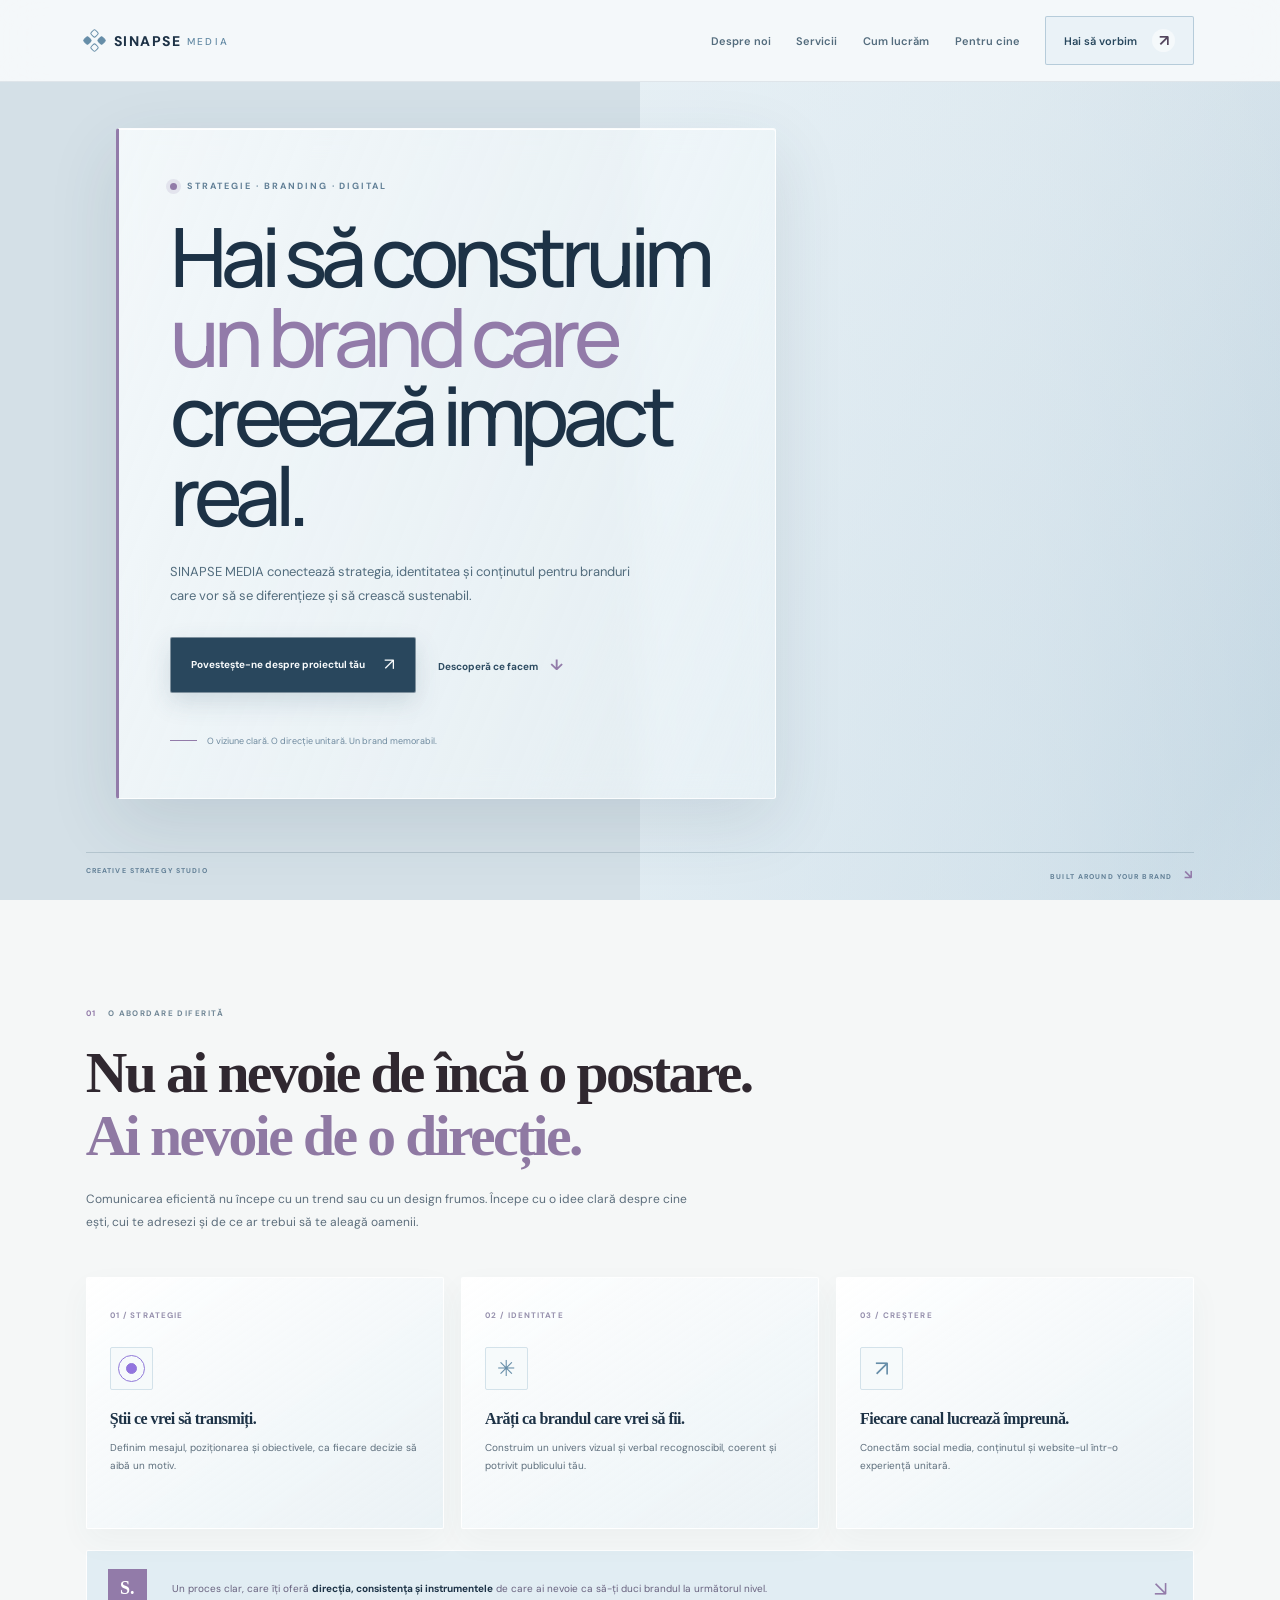
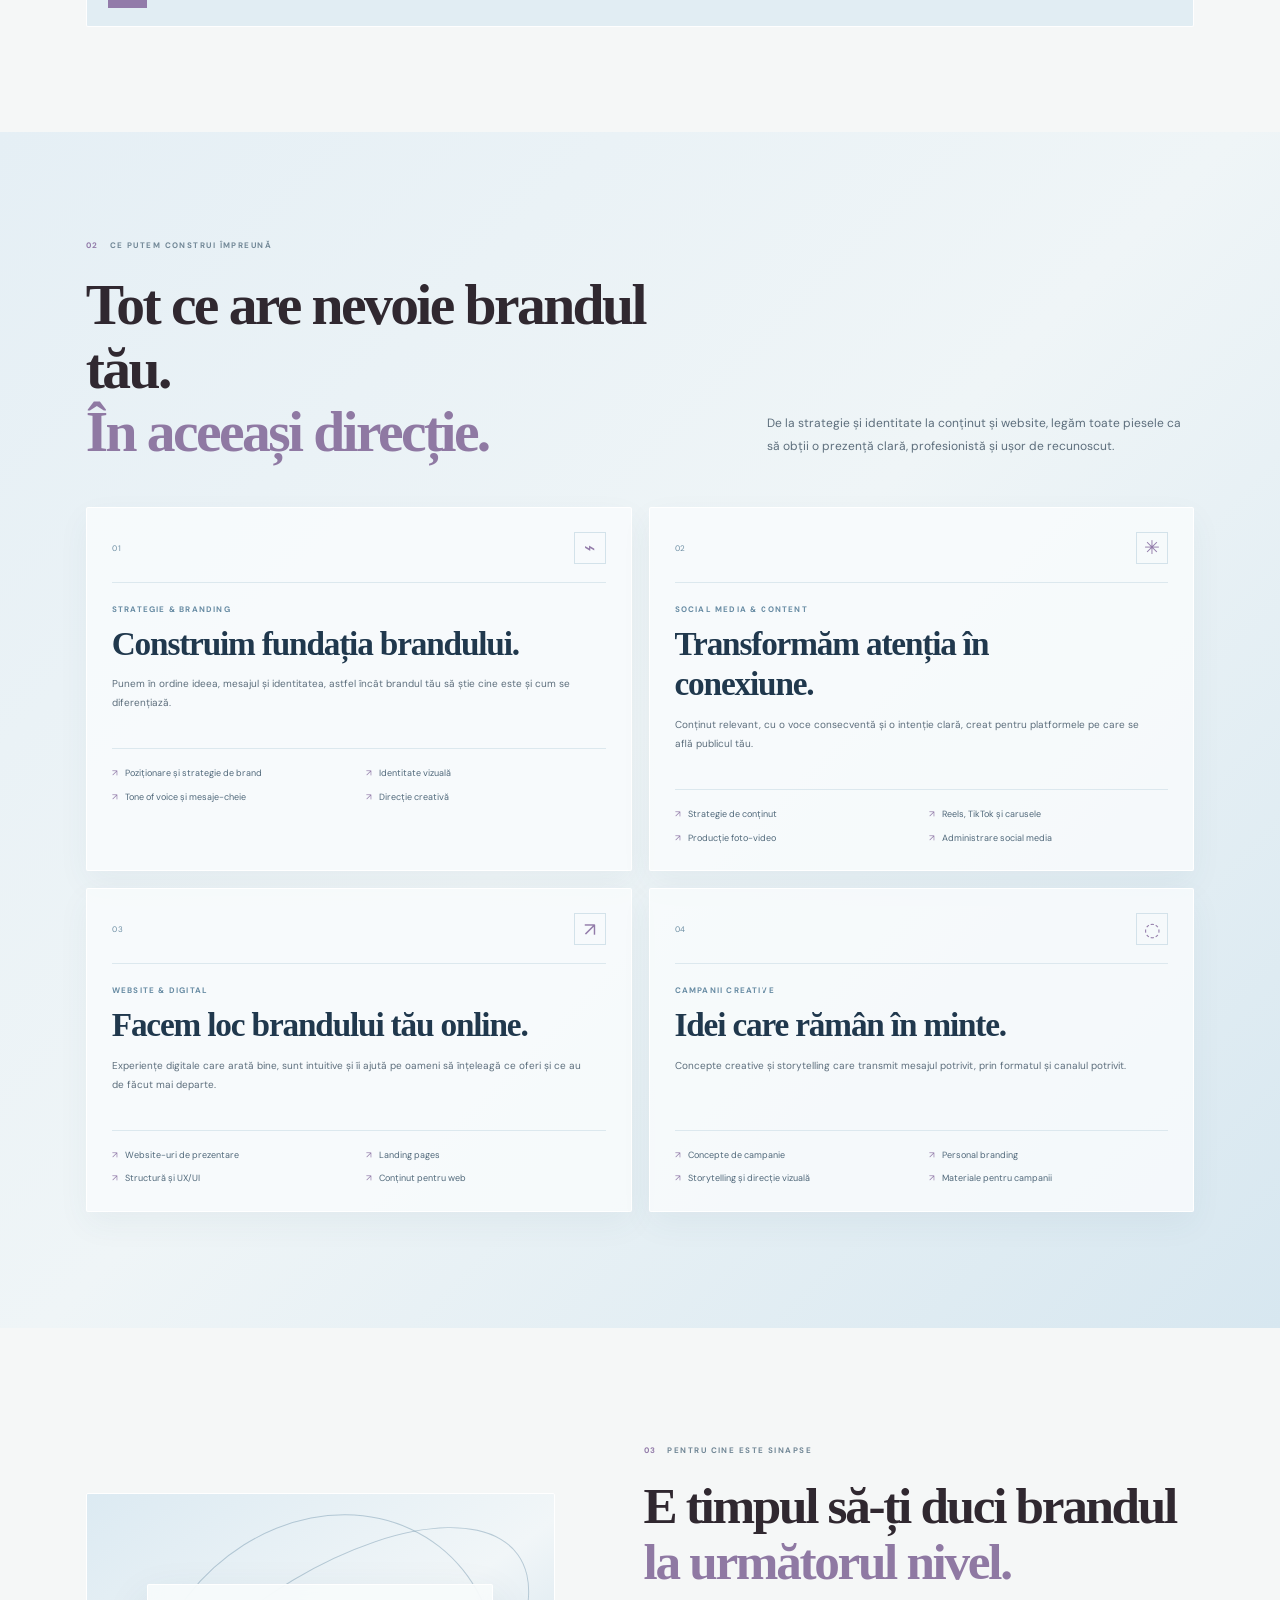
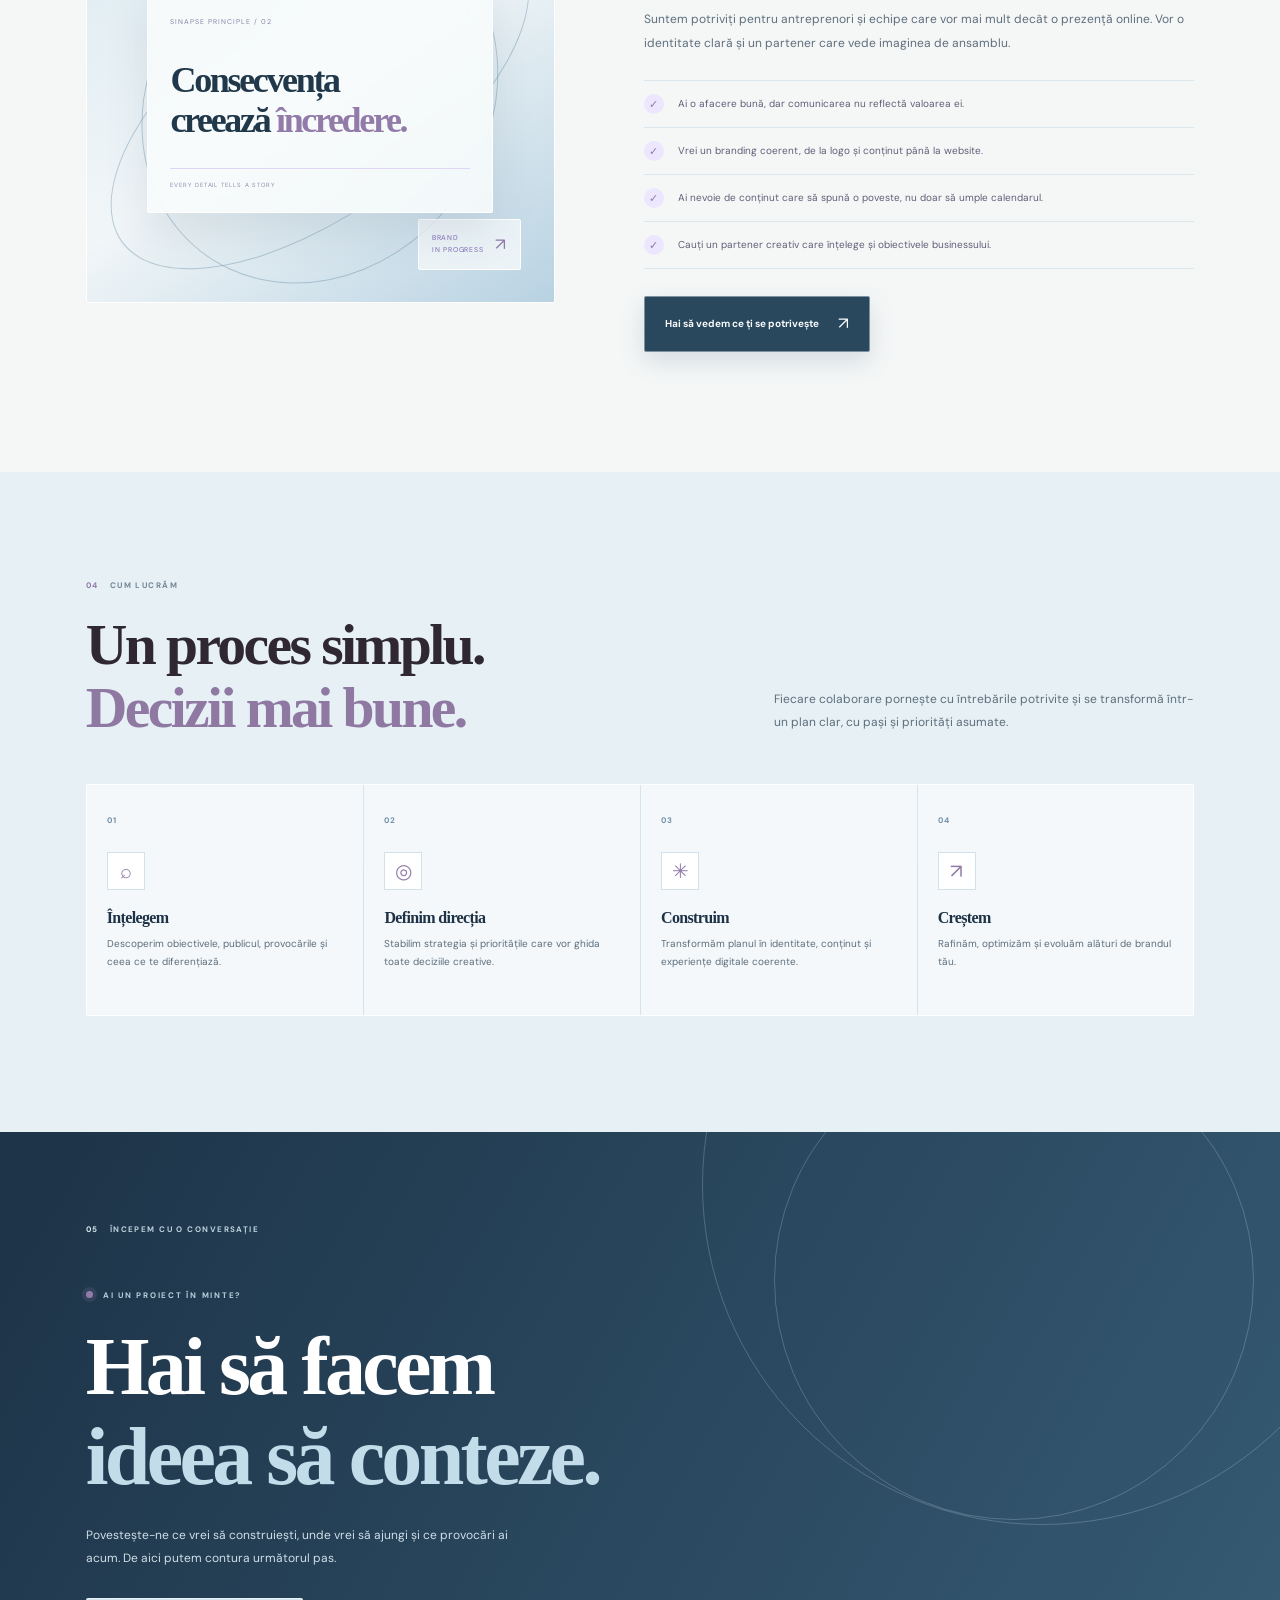
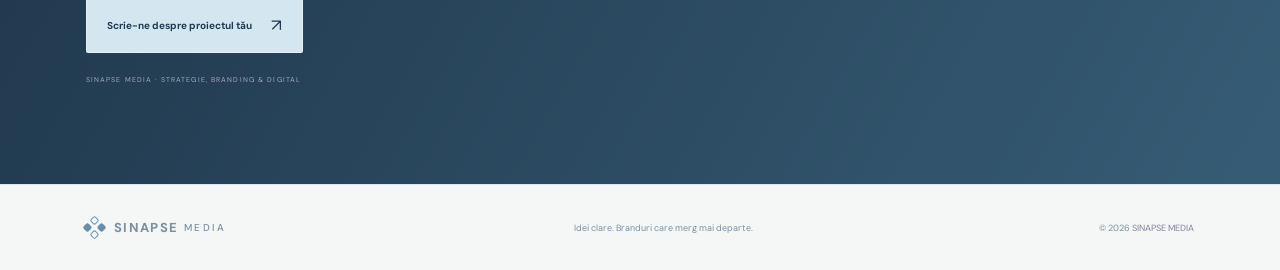
==== commit 02c32107: "Make video cover the entire hero section" ====
--- a/index.html
+++ b/index.html
@@ -30,7 +30,18 @@
   <main id="top">
     <section class="hero">
       <div class="hero-backdrop hero-backdrop-one"></div><div class="hero-backdrop hero-backdrop-two"></div>
-      <div class="hero-grid">
+<div class="hero-visual" aria-label="Videoclip artistic în buclă, fundalul hero-ului"><video class="hero-video" autoplay muted loop playsinline preload="metadata" aria-hidden="true"><source src="hero-motion.mp4" type="video/mp4"></video>
+          <div class="hero-visual-glow"></div>
+          <div class="visual-sphere sphere-pearl"></div><div class="visual-sphere sphere-lilac"></div><div class="visual-sculpture"></div>
+          <div class="visual-ring ring-one"></div><div class="visual-ring ring-two"></div><div class="visual-ring ring-three"></div>
+          <div class="visual-orbit-dot dot-one"></div><div class="visual-orbit-dot dot-two"></div><div class="visual-orbit-dot dot-three"></div>
+          <div class="visual-core"><span>S</span><small>THINK · CONNECT · GROW</small></div>
+          <div class="float-card float-card-one"><span class="float-icon">⌁</span><span><b>Strategie & creștere</b><small>De la direcție la impact</small></span><em>↗</em></div>
+          <div class="float-card float-card-two"><span class="float-icon">✳</span><span><b>Conținut creativ</b><small>Idei care conectează</small></span><em>↗</em></div>
+          <div class="float-card float-card-three"><span class="float-icon">◌</span><span><b>Branding & digital</b><small>Un brand coerent</small></span><em>↗</em></div>
+          <div class="visual-caption">SINAPSE MEDIA / 01</div>
+        </div>
+            <div class="hero-grid">
         <div class="hero-copy">
           <p class="eyebrow"><span class="eyebrow-dot"></span> STRATEGIE · BRANDING · DIGITAL</p>
           <h1>Hai să construim<br><span class="highlight-title">un brand care</span><br>creează impact real.</h1>
@@ -41,17 +52,7 @@
           </div>
           <div class="hero-footnote"><span class="footnote-line"></span> O viziune clară. O direcție unitară. Un brand memorabil.</div>
         </div>
-        <div class="hero-visual" aria-label="Videoclip artistic în buclă, fundalul hero-ului"><video class="hero-video" autoplay muted loop playsinline preload="metadata" aria-hidden="true"><source src="hero-motion.mp4" type="video/mp4"></video>
-          <div class="hero-visual-glow"></div>
-          <div class="visual-sphere sphere-pearl"></div><div class="visual-sphere sphere-lilac"></div><div class="visual-sculpture"></div>
-          <div class="visual-ring ring-one"></div><div class="visual-ring ring-two"></div><div class="visual-ring ring-three"></div>
-          <div class="visual-orbit-dot dot-one"></div><div class="visual-orbit-dot dot-two"></div><div class="visual-orbit-dot dot-three"></div>
-          <div class="visual-core"><span>S</span><small>THINK · CONNECT · GROW</small></div>
-          <div class="float-card float-card-one"><span class="float-icon">⌁</span><span><b>Strategie & creștere</b><small>De la direcție la impact</small></span><em>↗</em></div>
-          <div class="float-card float-card-two"><span class="float-icon">✳</span><span><b>Conținut creativ</b><small>Idei care conectează</small></span><em>↗</em></div>
-          <div class="float-card float-card-three"><span class="float-icon">◌</span><span><b>Branding & digital</b><small>Un brand coerent</small></span><em>↗</em></div>
-          <div class="visual-caption">SINAPSE MEDIA / 01</div>
-        </div>
+        
       </div>
       <div class="hero-bottom"><span>CREATIVE STRATEGY STUDIO</span><span>BUILT AROUND YOUR BRAND <b>↘</b></span></div>
     </section>
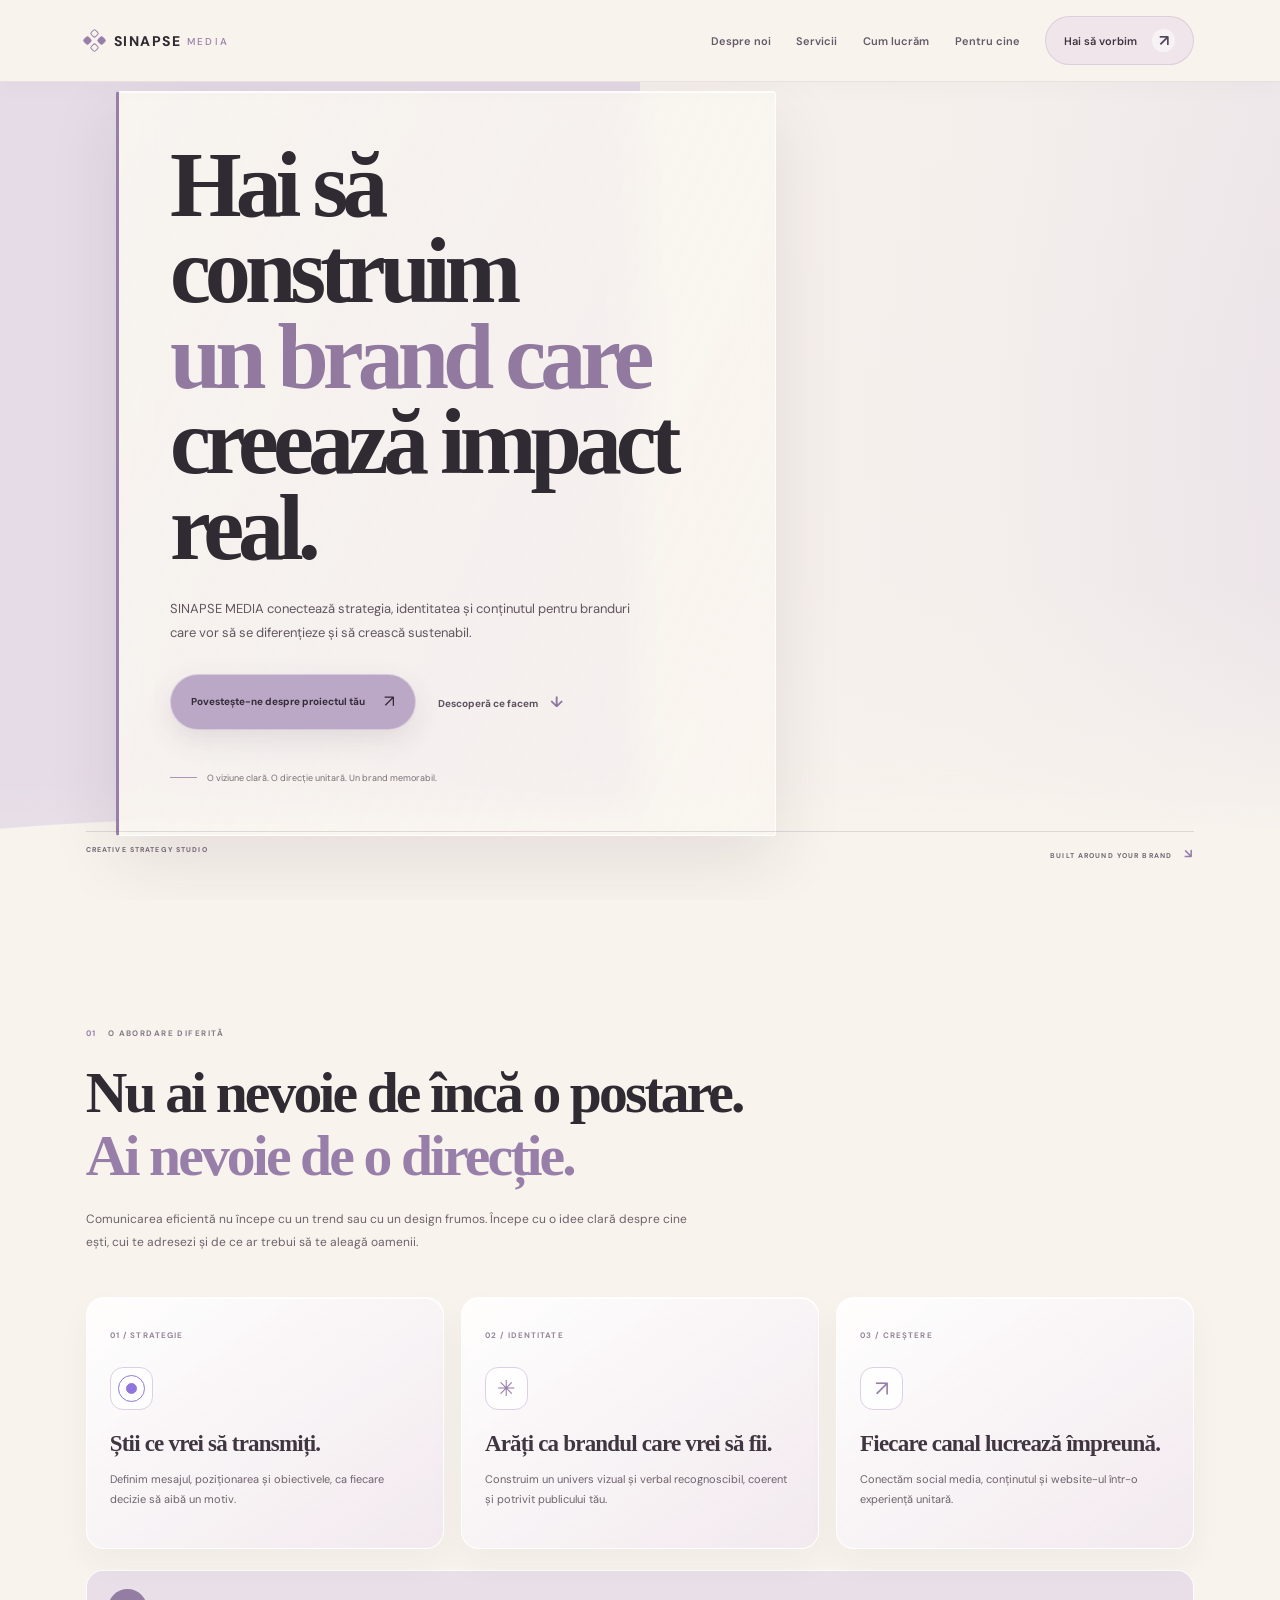
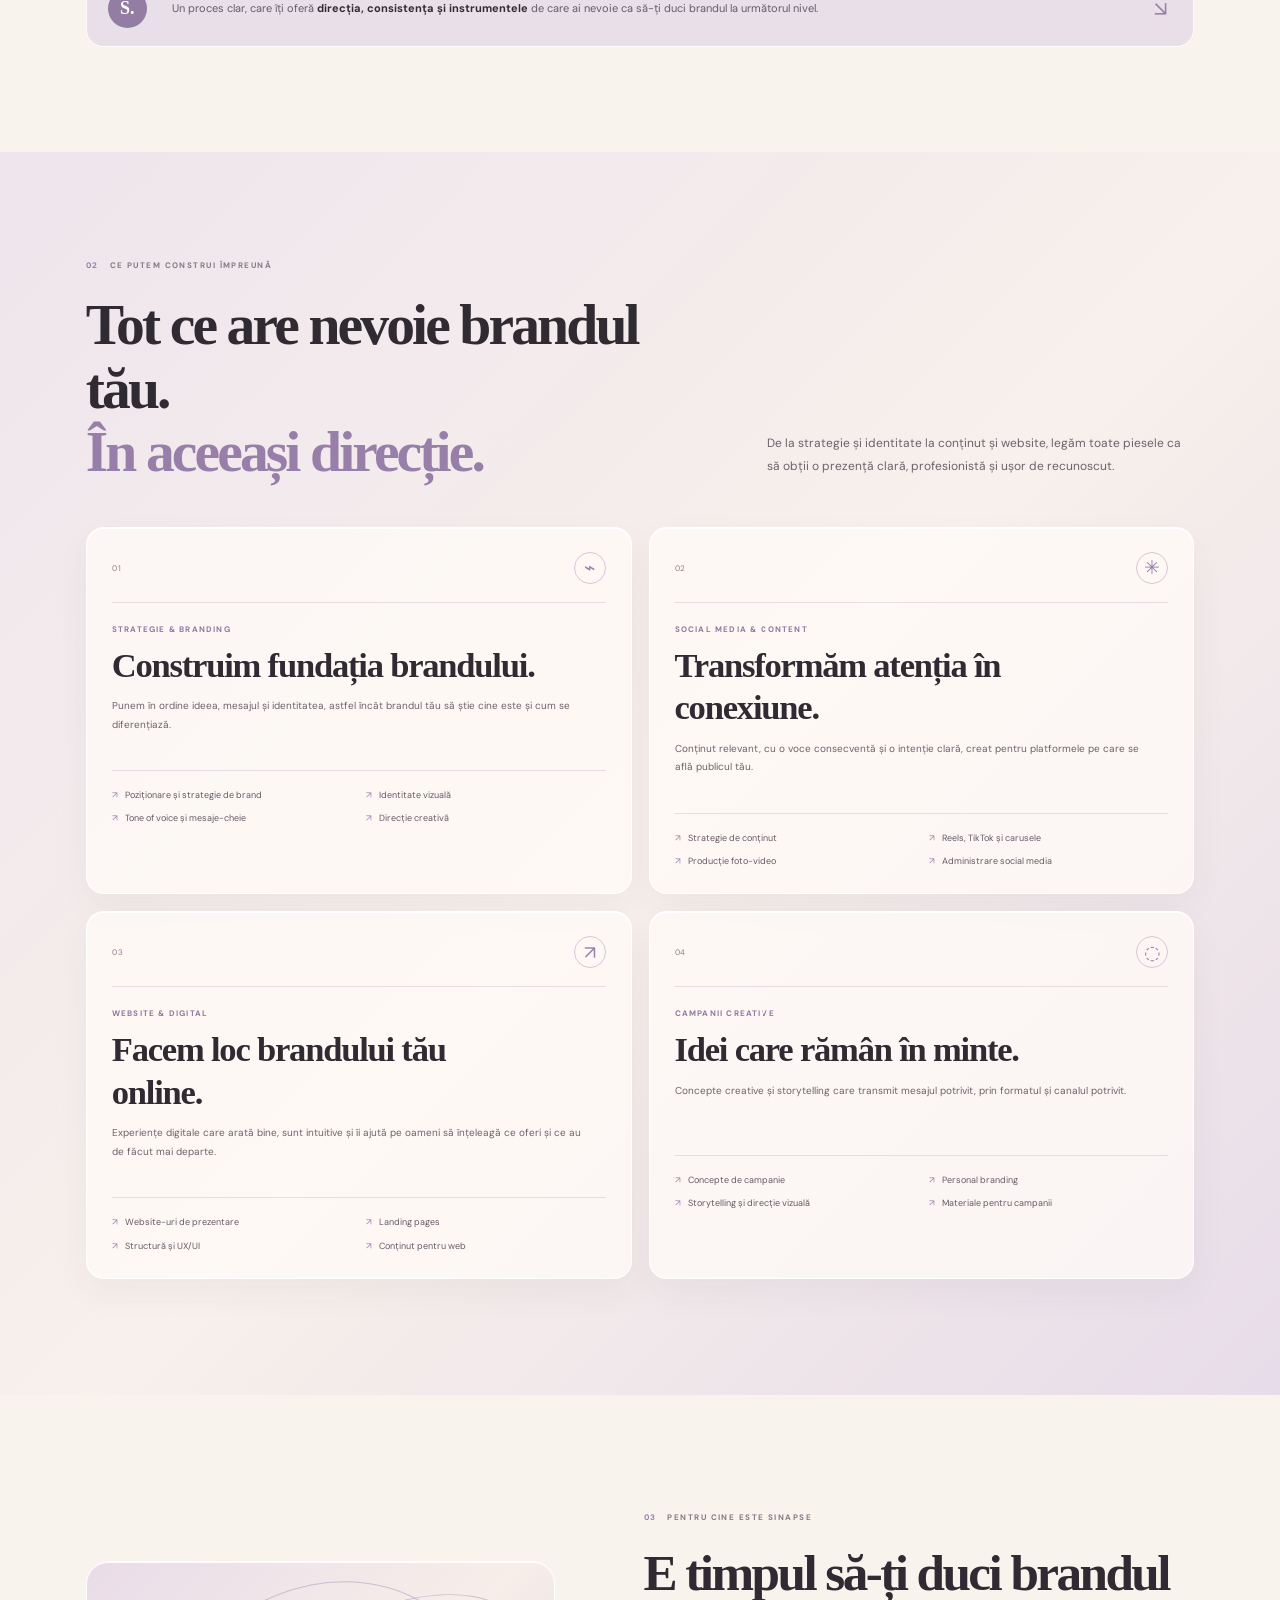
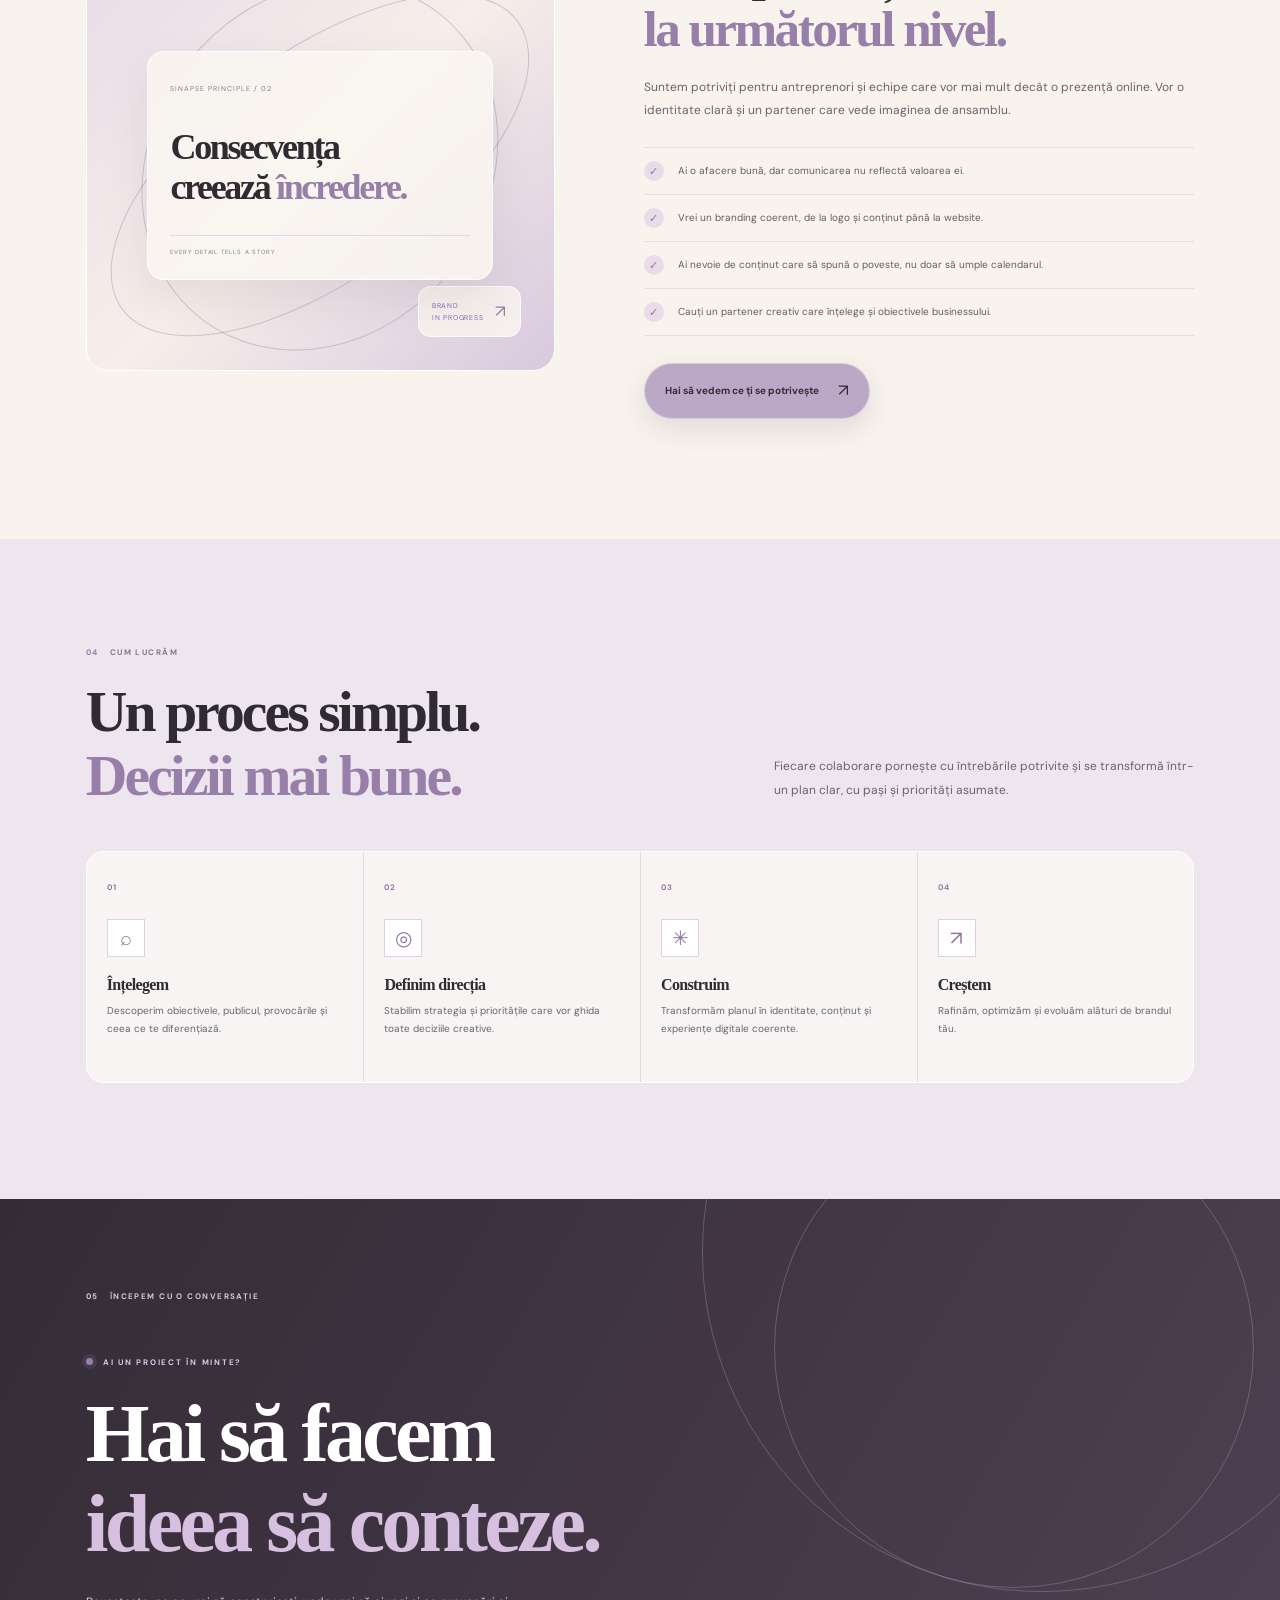
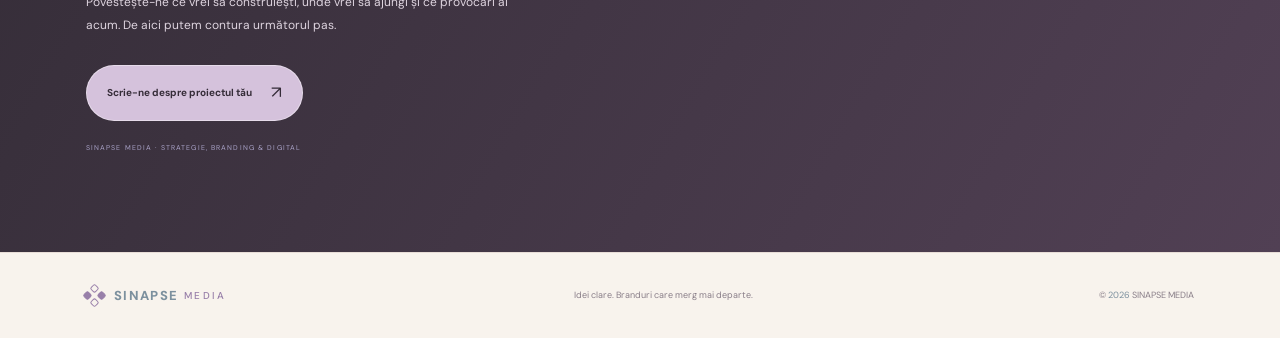
==== commit 03b345cb: "Remove hero eyebrow label" ====
--- a/index.html
+++ b/index.html
@@ -43,7 +43,6 @@
         </div>
             <div class="hero-grid">
         <div class="hero-copy">
-          <p class="eyebrow"><span class="eyebrow-dot"></span> STRATEGIE · BRANDING · DIGITAL</p>
           <h1>Hai să construim<br><span class="highlight-title">un brand care</span><br>creează impact real.</h1>
           <p class="hero-lede">SINAPSE MEDIA conectează strategia, identitatea și conținutul pentru branduri care vor să se diferențieze și să crească sustenabil.</p>
           <div class="hero-actions">
--- a/styles.css
+++ b/styles.css
@@ -473,3 +473,86 @@
 @media(max-width:950px){.hero-grid{padding:0 6vw;min-height:calc(100svh - 150px)}.hero-copy{margin:0;width:min(620px,100%);padding:32px}.hero-visual{width:100vw}}
 @media(max-width:700px){.hero{min-height:740px;padding:0 0 55px}.hero-grid{display:flex;min-height:650px;padding:0 6vw;align-items:center}.hero-copy{padding:25px 22px;background:linear-gradient(112deg,rgba(246,250,252,.9),rgba(239,246,249,.68));border-left-width:3px}.hero h1{font-size:clamp(43px,11.5vw,62px)}.hero-lede{font-size:12px}.hero-visual{height:100%;width:100vw}.hero-video{object-position:55% center}.hero-visual:before{background:linear-gradient(90deg,rgba(233,242,247,.71),rgba(233,242,247,.36)),linear-gradient(0deg,rgba(190,215,230,.3),transparent)}.hero-bottom{font-size:6px;gap:10px}.intro-cards{gap:11px}.intro-card{padding:20px}.services-grid{gap:12px}}
 @media(prefers-reduced-motion:reduce){.hero-video{display:none}.hero{background:linear-gradient(140deg,#d9e7ef,#c5dce9 55%,#f1f5f7)}.hero *, .hero:before,.hero:after{animation:none!important;scroll-behavior:auto!important}}
+
+
+/* SINAPSE MEDIA — final warm editorial palette + seamless motion transition */
+:root{
+  --lavender:#eee5ed;
+  --lavender-dark:#e5d7e7;
+  --lavender-card:#f2eaf1;
+  --paper:#f8f3ed;
+  --navy:#302a32;
+  --navy-2:#463a49;
+  --purple:#987fa9;
+  --purple-deep:#80668f;
+  --purple-light:#e1d4e5;
+  --ink:#302a32;
+  --body:#6d626b;
+  --muted:#9c8f9a;
+  --line:#e8ddd7;
+}
+body{background:var(--paper);color:var(--navy)}
+.site-header{background:rgba(248,243,237,.87);border-bottom-color:rgba(96,76,99,.11);box-shadow:0 5px 24px rgba(57,44,57,.025)}
+.brand-name{color:#302a32}.brand-name span{color:#987fa9}
+.brand-symbol i{border-color:#987fa9}.brand-symbol i:nth-child(2),.brand-symbol i:nth-child(3){background:#987fa9}
+.main-nav{color:#635967}.main-nav>a:not(.nav-cta):hover{color:#987fa9}
+.nav-cta{border-radius:999px;background:rgba(225,212,229,.44);border-color:rgba(152,127,169,.22);color:#403541}
+.nav-cta:hover{background:#e1d4e5;border-color:#cbb9d2}
+.hero{background:#e5dce7;isolation:isolate;min-height:clamp(700px,calc(100svh - 82px),940px)}
+.hero-grid{z-index:3}
+.hero-copy{background:linear-gradient(115deg,rgba(250,246,240,.9),rgba(250,246,240,.69));border:1px solid rgba(255,255,255,.86);border-left:3px solid #987fa9;box-shadow:0 24px 70px rgba(57,44,57,.10),inset 0 1px 0 rgba(255,255,255,.95);backdrop-filter:blur(18px)}
+.eyebrow,.contact-eyebrow{color:#7c6987}
+.eyebrow-dot{background:#987fa9;box-shadow:0 0 0 4px rgba(152,127,169,.15)}
+.hero h1{color:#302a32;font-family:"Cormorant Garamond",Georgia,serif;font-weight:600;font-size:clamp(58px,7.2vw,98px);line-height:.93;letter-spacing:-.065em}
+.highlight-title{color:#91799f}
+.hero-lede{color:#615660}
+.button-primary{background:#bba7c6;color:#352b39;border-radius:999px;box-shadow:0 10px 28px rgba(62,47,70,.12)}
+.button-primary:hover{background:#a891b7;box-shadow:0 12px 28px rgba(62,47,70,.14)}
+.text-link{color:#5d515f}.text-link span{color:#8f76a0}
+.hero-footnote{color:#786d76}.footnote-line{background:#ab95b8}
+.hero-visual{z-index:0;background:#e5dce7}
+.hero-video{object-position:center center;filter:saturate(.82) contrast(.98)}
+.hero-visual:before{z-index:1;border:0;border-radius:0;background:linear-gradient(90deg,rgba(248,243,237,.91) 0%,rgba(248,243,237,.79) 26%,rgba(248,243,237,.42) 48%,rgba(248,243,237,.08) 70%,rgba(43,35,47,.12) 100%),linear-gradient(180deg,rgba(248,243,237,.18) 0%,transparent 38%,rgba(248,243,237,.03) 61%,rgba(248,243,237,.58) 84%,#f8f3ed 100%)}
+.hero-visual:after{display:block;content:"";position:absolute;z-index:2;left:0;right:0;bottom:0;height:190px;background:linear-gradient(180deg,transparent 0%,rgba(248,243,237,.14) 30%,rgba(248,243,237,.62) 72%,#f8f3ed 100%);pointer-events:none}
+.hero-backdrop{display:none}
+.hero:after{content:"";position:absolute;z-index:2;left:-7%;bottom:-1px;width:114%;height:90px;border-radius:50% 50% 0 0 / 38% 38% 0 0;background:var(--paper);box-shadow:0 -16px 54px rgba(255,249,245,.16);pointer-events:none}
+.hero-bottom{z-index:4;bottom:38px;color:#726673;border-color:rgba(90,70,93,.16)}
+.intro-section{position:relative;background:var(--paper);padding-top:clamp(126px,10vw,154px)}
+.section-label{color:#867987}.section-label span{color:#987fa9}
+.section-heading h2,.for-whom-copy h2{color:#302a32;font-family:"Cormorant Garamond",Georgia,serif;font-weight:600;letter-spacing:-.05em}
+.highlight-underline{color:#987fa9}
+.intro-card{border-radius:18px;background:linear-gradient(145deg,rgba(255,255,255,.9),rgba(239,229,238,.72));border-color:rgba(255,255,255,.94);box-shadow:inset 0 1px 0 rgba(255,255,255,.95),0 14px 34px rgba(74,56,75,.045)}
+.card-index{color:#94859a}.card-icon{border-radius:13px;background:rgba(255,255,255,.82);border-color:#ded0e4;color:#987fa9}
+.intro-card h3{color:#403641;font-size:23px;font-weight:600}
+.intro-card p{color:#6d626b;font-size:11px}
+.intro-callout{border-radius:17px;background:rgba(225,212,229,.65);border-color:rgba(255,255,255,.9)}
+.callout-mark{border-radius:50%;background:#947da2}
+.intro-callout p{color:#665a68;font-size:11px}.intro-callout strong{color:#302a32}
+.services-section{background:linear-gradient(135deg,#eee5ed 0%,#f7f0eb 53%,#e7dce9 100%)}
+.service-card{border-radius:18px;background:rgba(255,252,248,.76);border-color:rgba(255,255,255,.94);box-shadow:inset 0 1px 0 white,0 14px 34px rgba(74,56,75,.05)}
+.service-card-head{border-color:#e7dce5}.service-card-head>span:first-child{color:#8e7b91}
+.service-card-icon{border-radius:50%;border-color:#d7c6dc;color:#987fa9}
+.service-tag{color:#8e78a0}
+.service-card h3{color:#302a32;font-size:clamp(25px,2.7vw,35px)}
+.service-description{color:#6d626b}.service-card ul{border-color:#e7dce5}.service-card li{color:#645a65}.service-card li:before{color:#987fa9}
+.for-whom-section{background:var(--paper)}
+.for-whom-visual{border-radius:22px;background:linear-gradient(135deg,#e9dce8,#f7eee9 50%,#d8c9df);box-shadow:inset 0 1px 0 rgba(255,255,255,.9)}
+.for-whom-blob{border-color:rgba(137,111,151,.35)}
+.statement-card{border-radius:17px;background:rgba(250,246,240,.86);border-color:rgba(255,255,255,.96);box-shadow:0 18px 45px rgba(70,52,75,.1)}
+.statement-label,.statement-foot{color:#89798c}.statement-card p{color:#302a32}.statement-card em{color:#987fa9}
+.statement-badge{border-radius:13px;background:rgba(250,246,240,.82);border-color:rgba(255,255,255,.95)}
+.check-mark{background:#e8dce9;color:#8f78a0}.check-list p{color:#665b66}
+.process-section{background:#eee6ee}
+.process-grid{border-radius:18px;border-color:rgba(255,255,255,.9);overflow:hidden}
+.process-grid article{background:rgba(255,252,248,.52)}.process-grid article+article{border-color:rgba(143,119,151,.2)}
+.process-number,.process-icon{color:#8f78a0}.process-icon{border-color:#ded0e4}
+.contact-section{background:linear-gradient(120deg,#332c36,#514054)}
+.contact-section .section-label{color:#d5c8d7}.contact-section .section-label span,.contact-eyebrow{color:#ddc9e5}
+.contact-inner h2{color:#fff}.contact-inner h2 span{color:#d7bfdf}.contact-lede{color:#ded4df}
+.contact-section .button-primary{background:#d5c2dc;color:#352c38;border-radius:999px}.contact-section .button-primary:hover{background:#e3d1e9}
+.contact-shape{border-color:rgba(230,214,235,.23)}
+.site-footer{background:var(--paper);border-color:#e8ddd7}
+.site-footer p,.site-footer>span:last-child{color:#897e88}
+@media(max-width:950px){.hero{min-height:740px}.hero-copy{margin:0;width:min(620px,100%);padding:32px}.hero h1{font-size:clamp(48px,7.6vw,82px)}.hero:after{height:82px}.hero-visual:after{height:150px}}
+@media(max-width:700px){.hero{min-height:740px}.hero-grid{min-height:650px}.hero-copy{padding:25px 22px;background:linear-gradient(112deg,rgba(250,246,240,.92),rgba(250,246,240,.73))}.hero h1{font-size:clamp(47px,12vw,66px)}.hero-visual{height:100%;width:100vw}.hero-video{object-position:54% center}.hero-visual:before{background:linear-gradient(90deg,rgba(248,243,237,.84),rgba(248,243,237,.51) 70%,rgba(248,243,237,.22)),linear-gradient(180deg,rgba(248,243,237,.1),transparent 45%,rgba(248,243,237,.22) 70%,#f8f3ed 100%)}.hero-visual:after{height:115px}.hero-bottom{bottom:28px;font-size:5.5px;letter-spacing:.08em}.hero:after{height:72px}.intro-section{padding-top:110px}.intro-card h3{font-size:22px}}
+@media(prefers-reduced-motion:reduce){.hero-video{display:block}}
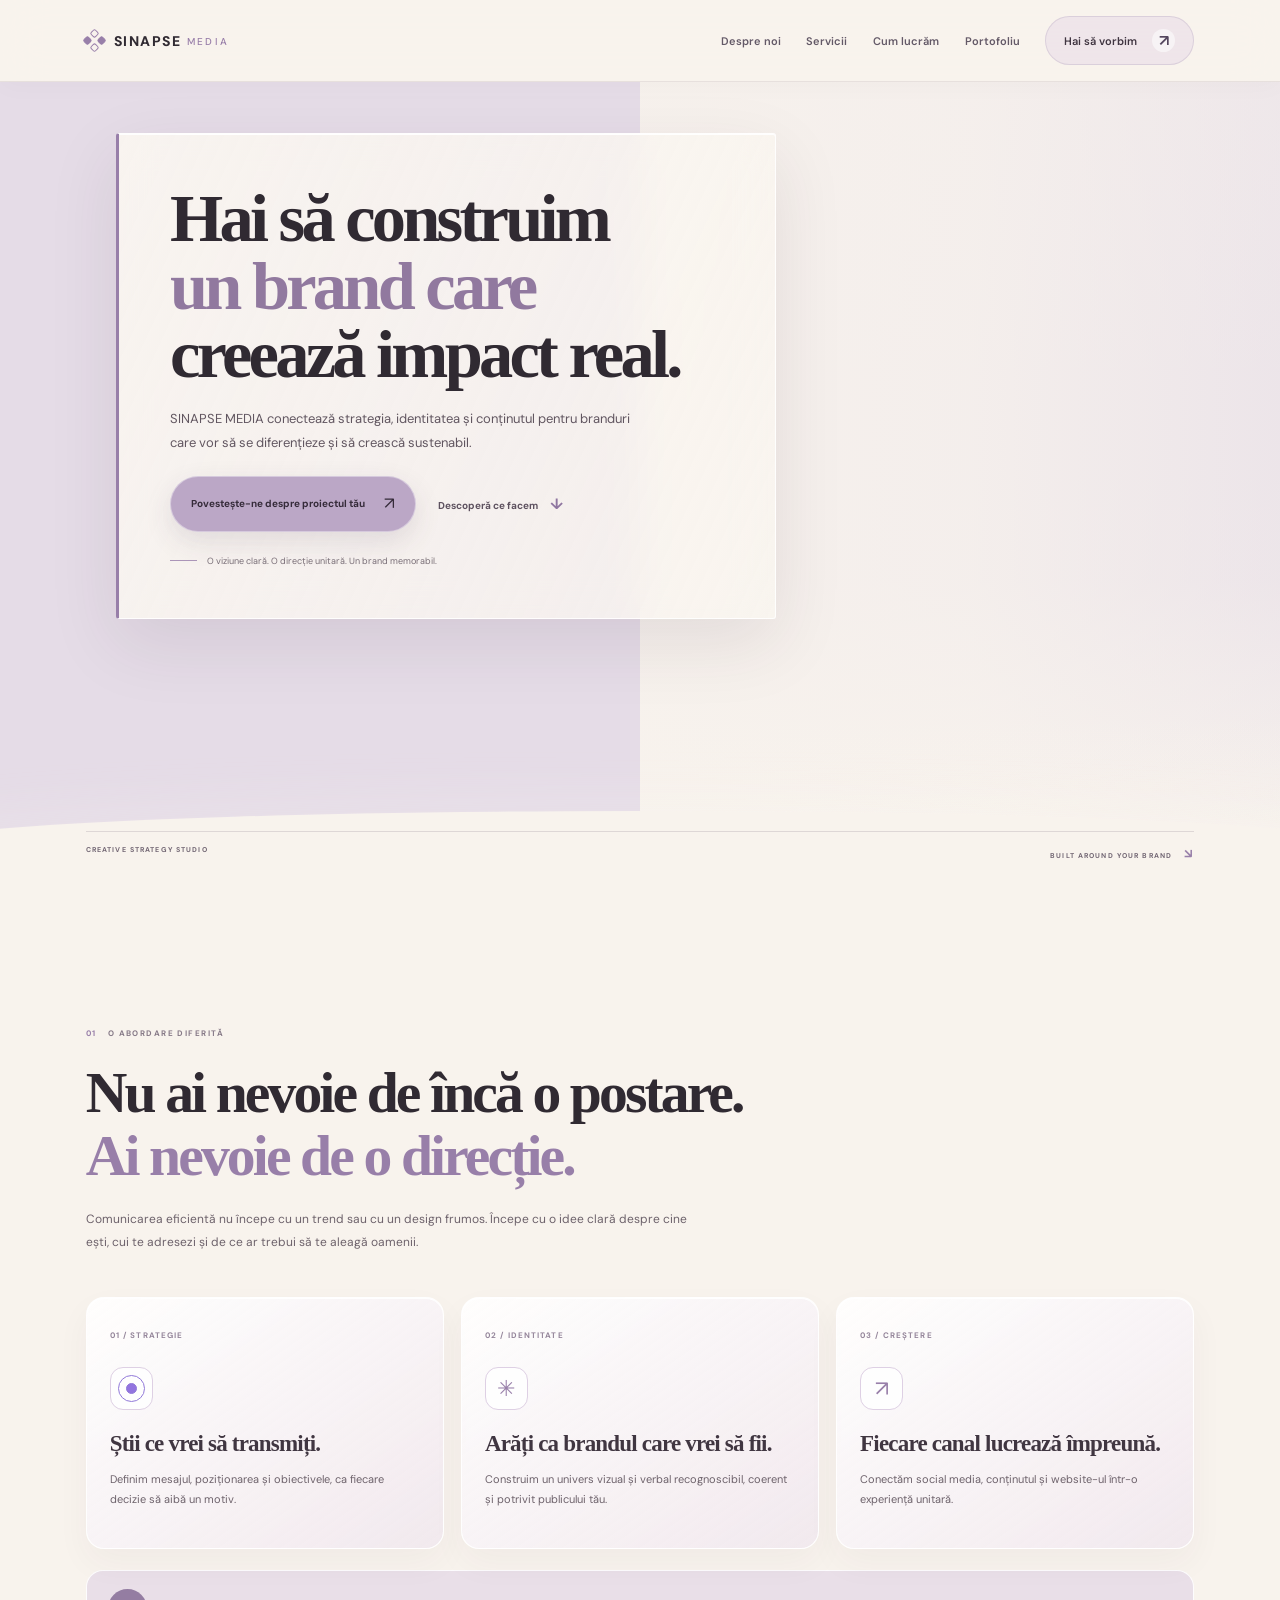
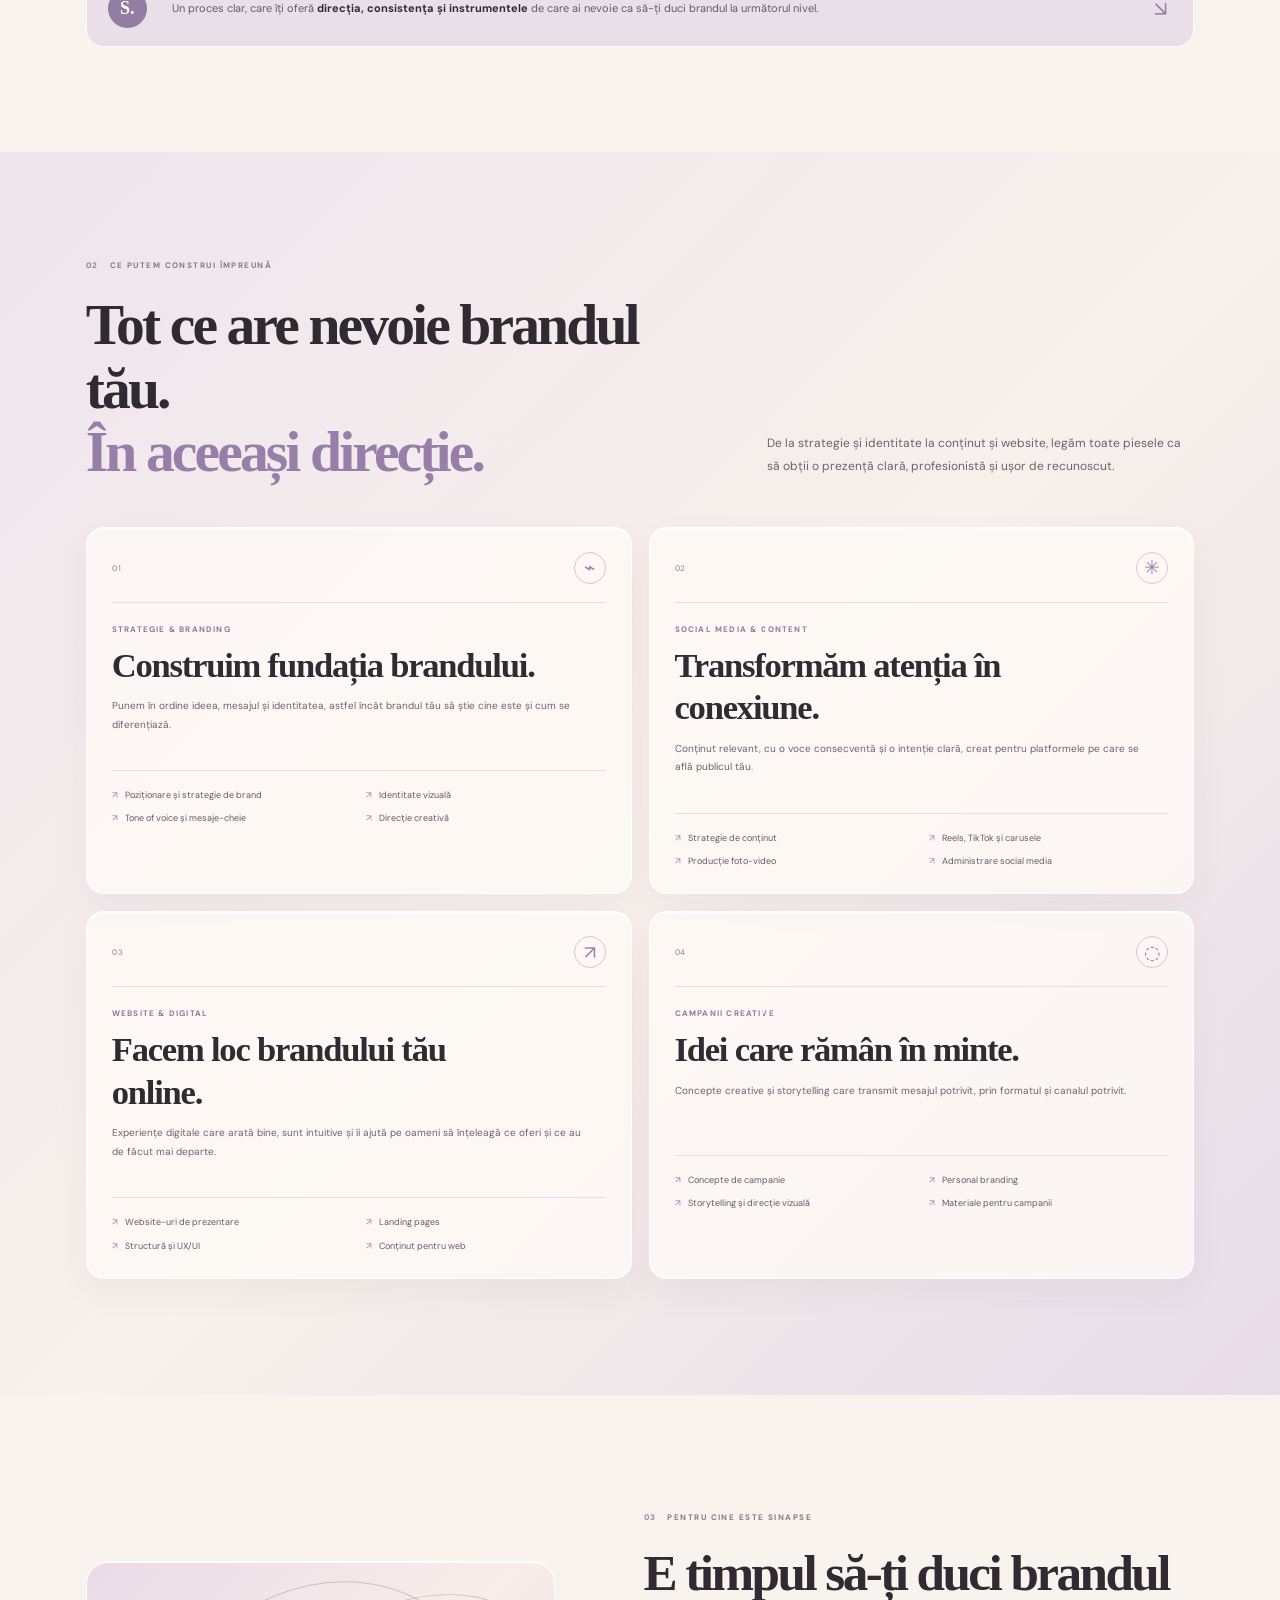
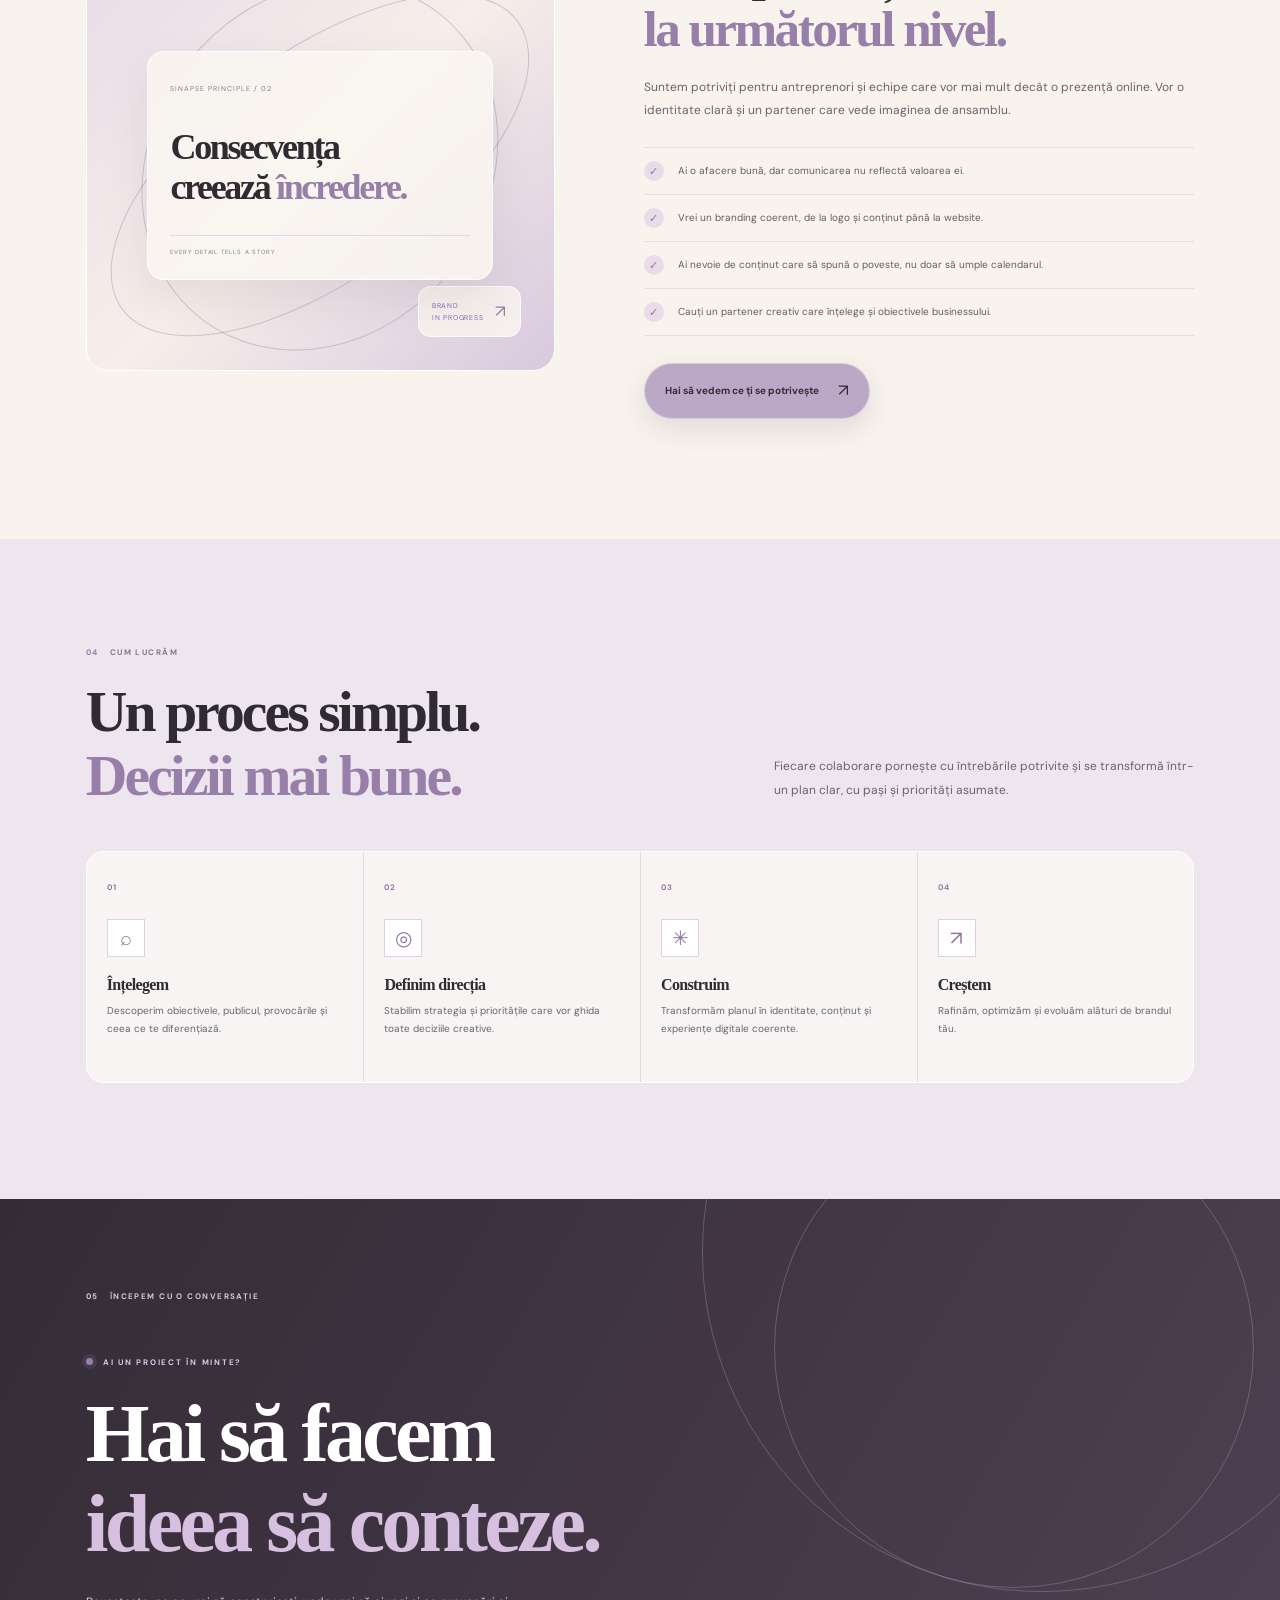
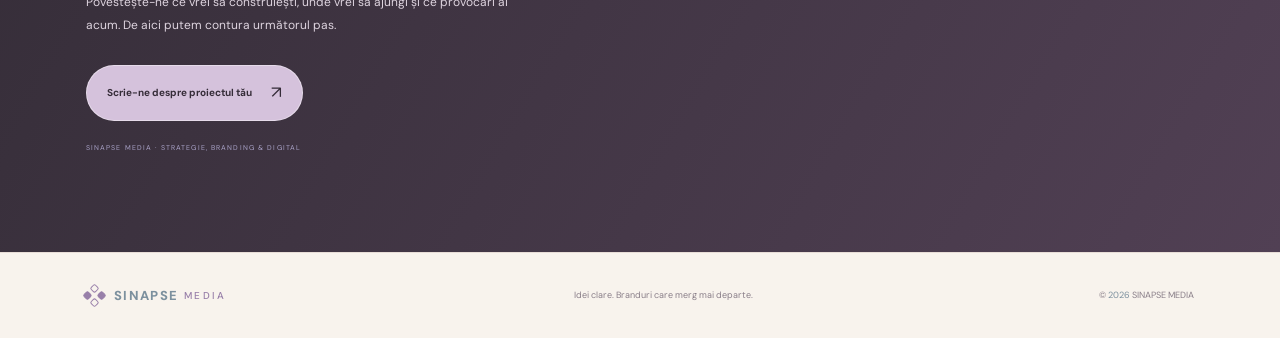
==== commit 1f2feebc: "Replace audience navigation with portfolio link" ====
--- a/index.html
+++ b/index.html
@@ -22,7 +22,7 @@
       <a href="#despre">Despre noi</a>
       <a href="#servicii">Servicii</a>
       <a href="#proces">Cum lucrăm</a>
-      <a href="#pentru-cine">Pentru cine</a>
+      <a href="portofoliu.html">Portofoliu</a>
       <a class="nav-cta" href="#contact">Hai să vorbim <span>↗</span></a>
     </nav>
   </header>
--- a/styles.css
+++ b/styles.css
@@ -556,3 +556,27 @@
 @media(max-width:950px){.hero{min-height:740px}.hero-copy{margin:0;width:min(620px,100%);padding:32px}.hero h1{font-size:clamp(48px,7.6vw,82px)}.hero:after{height:82px}.hero-visual:after{height:150px}}
 @media(max-width:700px){.hero{min-height:740px}.hero-grid{min-height:650px}.hero-copy{padding:25px 22px;background:linear-gradient(112deg,rgba(250,246,240,.92),rgba(250,246,240,.73))}.hero h1{font-size:clamp(47px,12vw,66px)}.hero-visual{height:100%;width:100vw}.hero-video{object-position:54% center}.hero-visual:before{background:linear-gradient(90deg,rgba(248,243,237,.84),rgba(248,243,237,.51) 70%,rgba(248,243,237,.22)),linear-gradient(180deg,rgba(248,243,237,.1),transparent 45%,rgba(248,243,237,.22) 70%,#f8f3ed 100%)}.hero-visual:after{height:115px}.hero-bottom{bottom:28px;font-size:5.5px;letter-spacing:.08em}.hero:after{height:72px}.intro-section{padding-top:110px}.intro-card h3{font-size:22px}}
 @media(prefers-reduced-motion:reduce){.hero-video{display:block}}
+
+
+/* Hero revision requested: remove the category label and set the message higher and smaller. */
+.hero{align-items:flex-start}
+.hero-grid{align-items:flex-start;padding-top:clamp(34px,4vw,54px);padding-bottom:100px}
+.hero-copy{margin-top:0}
+.hero-copy>.eyebrow{display:none!important}
+.hero h1{max-width:790px;font-size:clamp(44px,5.35vw,70px);line-height:.99;letter-spacing:-.055em}
+.hero-lede{margin-top:18px;max-width:470px}
+.hero-actions{margin-top:21px}
+.hero-footnote{margin-top:23px}
+@media(max-width:950px){
+  .hero-grid{padding-top:clamp(34px,5.5vw,54px);padding-bottom:100px}
+  .hero h1{font-size:clamp(44px,6.4vw,62px)}
+}
+@media(max-width:700px){
+  .hero{align-items:flex-start}
+  .hero-grid{min-height:650px;align-items:flex-start;padding-top:40px;padding-bottom:100px}
+  .hero-copy{margin-top:0}
+  .hero h1{font-size:clamp(39px,9.2vw,50px);line-height:1.02}
+  .hero-lede{font-size:12px;margin-top:16px}
+  .hero-actions{margin-top:18px}
+  .hero-footnote{margin-top:20px}
+}
